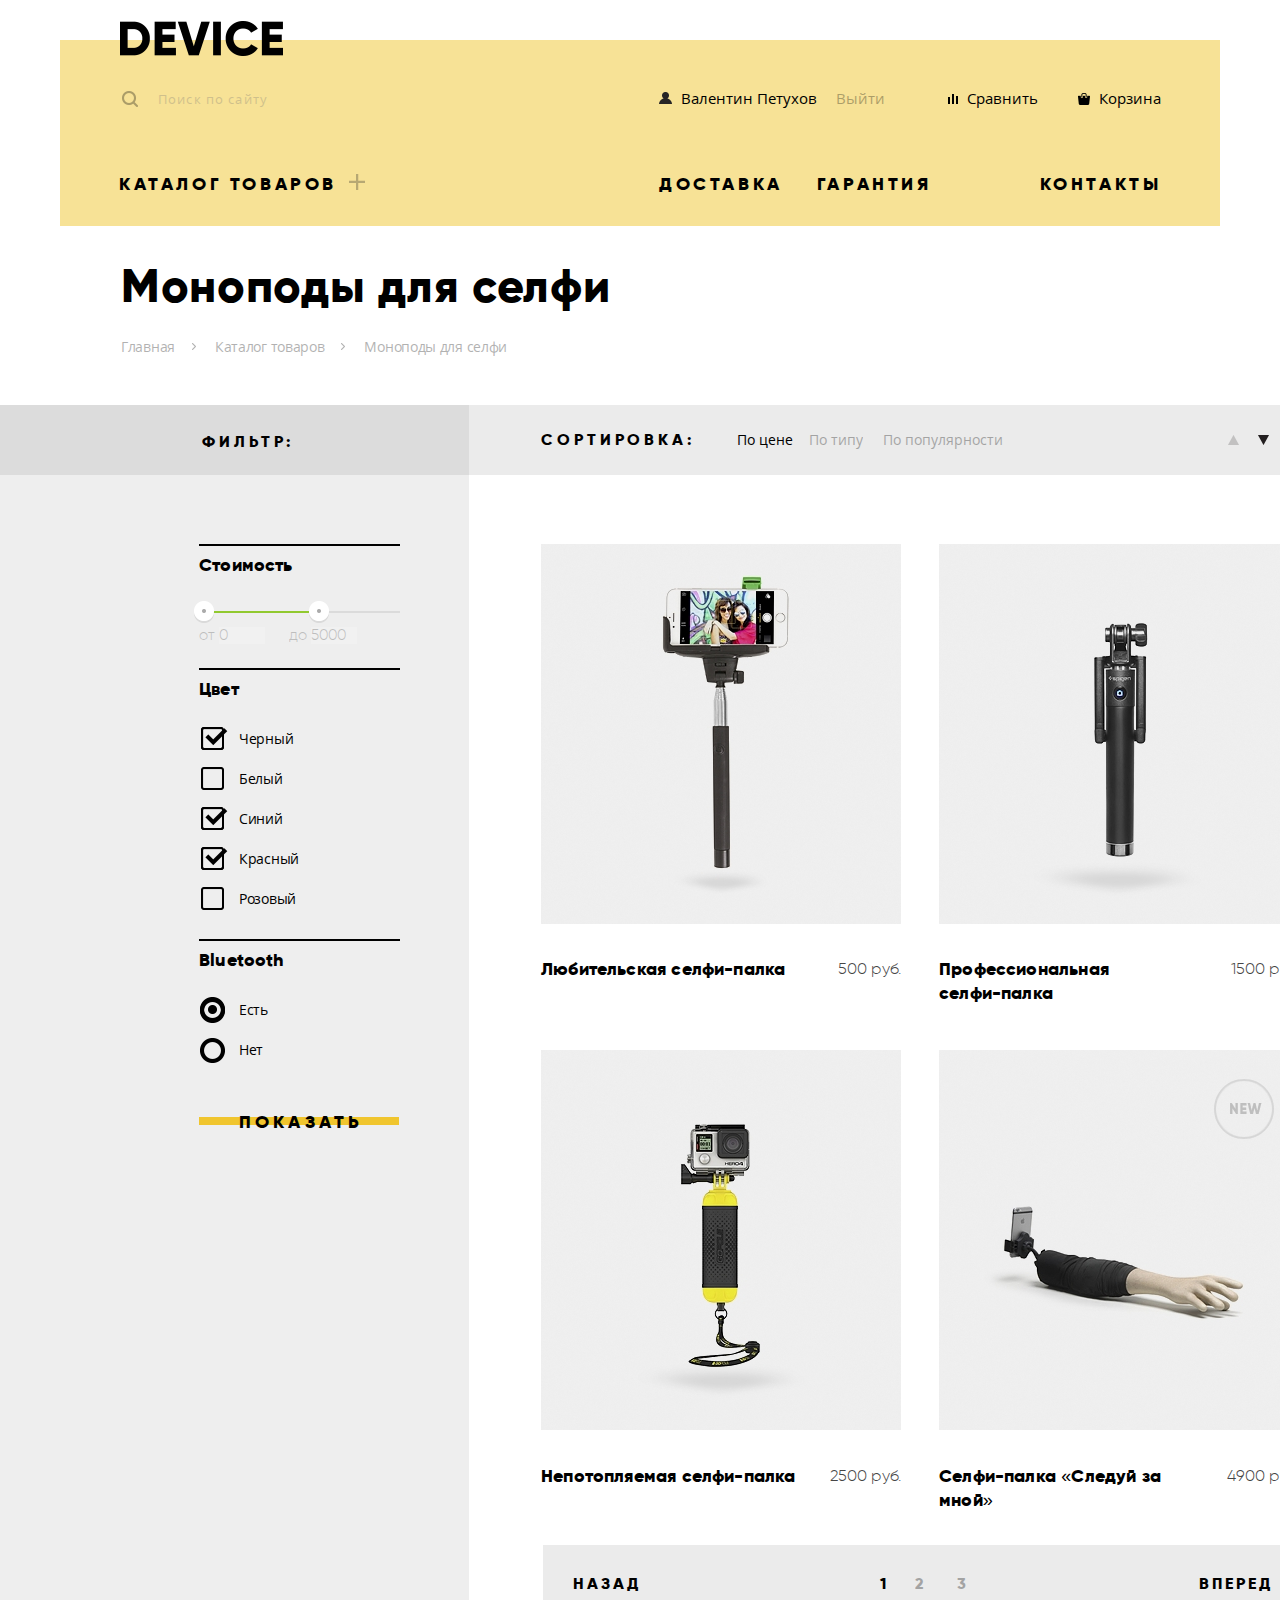
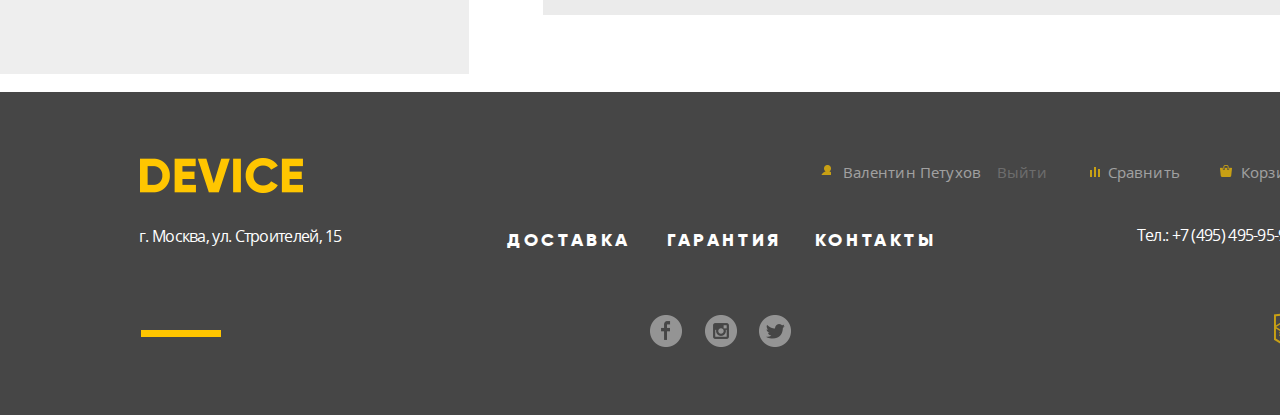
==== catalog.html @ 6f36a8b8 "validator-2" ====
<!DOCTYPE html>
<html lang="ru">

<head>
  <meta charset="utf-8">
  <title>Проект: Девайс</title>
  <link href="css/normalize.css" rel="stylesheet">
  <link href="css/style.css" rel="stylesheet">
</head>

<body>
  <header class="main-header">
    <nav class="navigation footer-nav" aria-label="Содержимое сайта">
      <a href="index.html">
        <img src="img/logo.svg" width="163" height="35" alt="Логотип магазина Девайс" class="logo-header">
      </a>
      <div class="wrap-1">
        <div class="search-div">
          <form class="input-search" action="https://echo.htmlacademy.ru" method="POST">
            <input type="search" class="search" placeholder="Поиск по сайту" aria-label="Поиск по сайту">
            <input type="submit" class="search-div-submit" value="Найти">
          </form>
        </div>
        <ul class="act">
          <li>
            <button type="button" class="enter-header-catalog">Валентин Петухов</button>
          </li>
          <li>
            <button type="button" class="exit">Выйти</button>
          </li>
          <li>
            <button type="button" class="compare-header footer-compare">Сравнить</button>
          </li>
          <li>
            <button type="button" class="basket-header">Корзина</button>
          </li>
        </ul>
      </div>
      <div class="catalog-menu">
        <div class="catalog-wrap-a">
          <button type="button" class="catalog-button">Каталог товаров</button>
          <div class="catalog-wrap">
            <div class="catalog-item" aria-label="Каталог товаров">
              <div class="catalog-item-div1">
                <a href="">Виртуальная реальность</a>
                <a href="catalog.html">Моноподы для селфи</a>
                <a href="">Экшн-камеры</a>
              </div>
              <div class="catalog-item-div2">
                <a href="">Фитнес-браслеты</a>
                <a href="">Умные часы</a>
              </div>
              <div class="catalog-item-div3">
                <a href="">Квадрокоптеры</a>
              </div>
            </div>
          </div>
        </div>
        <div class="wrap-2"></div>
        <ul class="catalog">
          <li><a href="" class="delivery-header">Доставка</a></li>
          <li><a href="" class="guarantee-header">Гарантия</a></li>
          <li><a href="" class="contact-header">Контакты</a></li>
        </ul>
      </div>

    </nav>
  </header>
  <main>
    <div class="breadcrumb" aria-label="Заголовок">
      <h1>Моноподы для селфи</h1>
    </div>
    <div aria-label="Текущий адрес страниц" class="breadcrumbs">
      <ul>
        <li><a href="">Главная</a></li>
        <li><a href="">Каталог товаров</a></li>
        <li><a href="" class="disabled-a">Моноподы для селфи</a></li>
      </ul>
    </div>
    <div class="global">
      <section>
        <div class="wrap-filter">
          <h2>Фильтр:</h2>
          <div class="cost">
            <hr class="strip-cost-1">
            <h3>Стоимость</h3>
            <!--Неведомая хрень-->
            <form method="get" action="https://echo.htmlacademy.ru">
              <div class="range-filter">
                <div class="range-controls">
                  <div class="scale">
                    <div class="bar"></div>
                  </div>
                  <div class="toggle toggle-min"></div>
                  <div class="toggle toggle-max"></div>
                </div>
                <div class="price-controls">
                  <label class="min-price">от <input name="min-price" type="text" value="0"></label>
                  <label class="max-price">до <input name="max-price" type="text" value="5000"></label>
                </div>
                <hr class="strip-cost-2">
              </div>
              <div class="color">
                <div class="filter">
                  <h3>Цвет</h3>
                  <ul>
                    <li>
                      <input type="checkbox" class="filter-input-checkbox visually-hidden" name="black" id="black"
                        checked>
                      <label for="black">Черный</label>
                    </li>
                    <li>
                      <input type="checkbox" class="filter-input-checkbox visually-hidden" name="white" id="white">
                      <label for="white">Белый</label>
                    </li>
                    <li>
                      <input type="checkbox" class="filter-input-checkbox visually-hidden" name="blue" id="blue"
                        checked>
                      <label for="blue">Синий</label>
                    </li>
                    <li>
                      <input type="checkbox" class="filter-input-checkbox visually-hidden" name="red" id="red" checked>
                      <label for="red">Красный</label>
                    </li>
                    <li>
                      <input type="checkbox" class="filter-input-checkbox visually-hidden" name="pink" id="pink">
                      <label for="pink">Розовый</label>
                    </li>
                  </ul>
                  <hr class="strip-cost-3">
                  <h3>Bluetooth</h3>
                  <ul>
                    <li><input class="filter-input-radio visually-hidden" type="radio" name="Bluetooth" value="yes"
                        id="yes" checked>
                      <label for="yes">Есть</label>
                    </li>
                    <li><input class="filter-input-radio visually-hidden" type="radio" name="Bluetooth" value="no"
                        id="no">
                      <label for="no">Нет</label>
                    </li>
                    <li>
                      <div class="wrap-button">
                        <button type="submit">Показать</button>
                        <div class="strip-button-filter"></div>
                      </div>
                    </li>
                  </ul>
                </div>
              </div>
            </form>
          </div>
        </div>
      </section>
      <div>
        <div class="sort">
          <h2>Сортировка:</h2>
          <ul>
            <li><input type="button" value="По цене" aria-label="сортировка по цене" class="selected"></li>
            <li><input type="button" value="По типу" aria-label="сортировка по типу"></li>
            <li><input type="button" value="По популярности" aria-label=" сортировка по популярности"></li>
            <li><input type="button" value=" " aria-label="сортировка по возрастанию"></li>
            <li class="selected"><input type="button" value=" " aria-label="сортировка по убыванию" class="selected">
            </li>
          </ul>
        </div>
        <section>
          <div class="selfi">
            <h2 class="visually-hidden">Список селфи-палок</h2>
            <ul>
              <li>
                <div class="wrapper-selfi">
                  <div class="selfi-wrap">
                    <img src="img/catalog/item-1.jpg" width="360" height="380" alt="Любительская селфи-палка">
                  </div>
                  <div class="in-basket">
                    <button>В корзину</button>
                    <div class="in-basket-strip"></div>
                  </div>
                  <div class="to-compare">
                    <button>Добавить к сравнению</button>
                  </div>
                </div>
                <p>
                  <a href="" class="selfi1">Любительская селфи-палка</a>500 руб.
                </p>
              </li>
              <li>
                <div class="wrapper-selfi">
                  <div class="selfi-wrap">
                    <img src="img/catalog/item-2.jpg" width="360" height="380" alt="Профессиональная селфи-палка">
                  </div>
                  <div class="in-basket">
                    <button>В корзину</button>
                    <div class="in-basket-strip"></div>
                  </div>
                  <div class="to-compare">
                    <button>Добавить к сравнению</button>
                  </div>
                </div>
                <p>
                  <a href="" class="selfi2">Профессиональная селфи-палка</a>1500 руб.
                </p>
              </li>
              <li>
                <div class="wrapper-selfi">
                  <div class="selfi-wrap">
                    <img src="img/catalog/item-3.jpg" width="360" height="380" alt="Непотопляемая селфи-палка">
                  </div>
                  <div class="in-basket">
                    <button>В корзину</button>
                    <div class="in-basket-strip"></div>
                  </div>
                  <div class="to-compare">
                    <button>Добавить к сравнению</button>
                  </div>
                </div>
                <p>
                  <a href="" class="selfi3">Непотопляемая селфи-палка</a>2500 руб.
                </p>
              </li>
              <li>
                <div class="wrapper-selfi">
                  <div class="selfi-wrap">
                    <img src="img/catalog/item-4.jpg" width="360" height="380" alt="Селфи-палка «Следуй за мной»">
                  </div>
                  <div class="in-basket">
                    <button>В корзину</button>
                    <div class="in-basket-strip"></div>
                  </div>
                  <div class="to-compare">
                    <button>Добавить к сравнению</button>
                  </div>
                  <div class="new"></div>
                </div>
                <p>
                  <a href="" class="selfi4">Селфи-палка «Следуй за мной»</a>4900 руб.
                </p>
              </li>
            </ul>
          </div>
        </section>
        <section>
          <h2 class="visually-hidden">Кнопки выбора страниц с товаром</h2>
          <div class="pages">
            <ul>
              <li><input type="button" value="Назад"></li>
              <li><input type="button" value="1"></li>
              <li><input class="disable" type="button" value="2"></li>
              <li><input class="disable" type="button" value="3"></li>
              <li><input type="button" value="Вперед"></li>
            </ul>
          </div>
        </section>
      </div>
    </div>
  </main>
  <footer class="footer">
    <nav aria-label="Содержимое">
      <div class="footer1-div-catalog">
        <a href="index.html">
          <img class="footer1-div-img" src="img/logo-yellow.png" width="163" height="35" alt="Логотип магазина Девайс">
        </a>
        <ul class="act-footer">
          <li><button type="button">Валентин Петухов</button>
          </li>
          <li>
            <button type="button">Выйти</button>
          </li>
          <li>
            <button type="button">Сравнить</button>
          </li>
          <li>
            <button type="button">Корзина</button>
          </li>
        </ul>
      </div>
      <div class="footer2-div-catalog">
        <div class="city-div-catalog" aria-label="О нас">
          <p>г. Москва, ул. Строителей, 15</p>
        </div>
        <ul>
          <li class="features-footer delivery-footer-div" aria-label="Доставка">
            <a href="">Доставка</a>
          </li>
          <li class="features-footer warranty-footer-div" aria-label="Гарантия">
            <a href="">Гарантия</a>
          </li>
          <li class="features-footer contact-footer-div">
            <a href="">Контакты</a>
          </li>
        </ul>
        <div class="phone-div-catalog">
          <a href="tel:+74954959595" aria-label="Вы можете позвонить нам по телефону">Тел.: +7 (495) 495-95-95</a>
        </div>
      </div>
      <div class="footer3-div-catalog">
        <ul>
          <li>
            <hr class="strip-footer-catalog">
          </li>
          <li class="socialnetwork facebook-div"><a href="">
              <img src="img/FB.svg" width="32" height="32" alt="Магазин в Фэйсбук"></a>
          </li>
          <li class="socialnetwork instagram-div"><a href="">
              <img src="img/instagram.svg" width="32" height="32" alt="Магазин в Инстаграмм"></a>
          </li>
          <li class="socialnetwork tviter-div"><a href="">
              <img src="img/tviter.svg" width="32" height="32" alt="Магазин в Твитер"></a>
          </li>
          <li class="socialnetwork htmlacademy-div">
            <a href="https://htmlacademy.ru/intensive/htmlcss"><img src="img/logo-html.png" class="html-logo" width="27"
                height="35" alt="Ссылка HTML академии"></a>
          </li>
        </ul>
      </div>
    </nav>
  </footer>
</body>

</html>
---- css/style.css ----
/*Глобальные правила*/
@font-face {
  font-family: "Gilroy - Extra Bold";
  src: url("../fonts/gilroyextrabold.woff2") format('woff2'),
    url("../fonts/gilroyextrabold.woff") format('woff');
  font-weight: normal;
  font-style: normal;
}

@font-face {
  font-family: "Gilroy";
  src: url("../fonts/gilroylight.woff2") format('woff2'),
    url("../fonts/gilroylight.woff") format('woff');
  font-weight: normal;
  font-style: normal;
}

@font-face {
  font-family: "Open Sans Light";
  src: url("../fonts/opensanslight.woff2") format('woff2'),
    url("../fonts/opensanslight.woff") format('woff');
  font-weight: normal;
  font-style: normal;
}

@font-face {
  font-family: "Open Sans";
  src: url("../fonts/opensans.woff2") format('woff2'),
    url("../fonts/opensans.woff") format('woff');
  font-weight: normal;
  font-style: normal;
}

* {
  box-sizing: border-box;
}

body {
  margin: 0;
  padding: 0;
  background-color: #ffffff;
  font-family: "Gilroy", Arial, sans-serif;
}

img {
  max-width: 100%;
  height: auto;
}

a {
  text-decoration: none;
  color: #000000;
}

li {
  list-style-type: none;
}

.visually-hidden {
  position: absolute;
  width: 1px;
  height: 1px;
  margin: -1px;
  border: 0;
  padding: 0;
  white-space: nowrap;
  clip-path: inset(100%);
  clip: rect(0 0 0 0);
  overflow: hidden;
}

/**конец голоюальных правил/
/*разметка index*/
/*разметка шапки*/
.navigation {
  display: flex;
  flex-direction: column;
  width: 1160px;
  min-height: 299px;
  background-color: #f7e296;
  margin-left: auto;
  margin-right: auto;
  margin-top: 40px;
  position: relative;
}

div.wrap-1 {
  display: flex;
  margin-top: 43px;
  align-items: baseline;
  justify-content: space-between;
}

.wrap-1 ul {
  display: flex;
  flex-wrap: wrap;
  margin: 0;
  padding: 0;
  width: 660px;
  justify-content: flex-end;
}

.act button,
.catalog a {
  vertical-align: baseline;
  padding: 0;
  display: inline-block;
}

button.basket-header {
  margin-right: 59px;
  padding-left: 25px;
  position: relative;
}

button.basket-header::before {
  content: "";
  width: 12px;
  height: 12px;
  position: absolute;
  top: 3px;
  left: 4px;
  background-image: url(../img/cart.svg);
  background-repeat: no-repeat;
  background-position: 0 0;
}

button.compare-header {
  margin-right: 37px;
  padding-left: 25px;
  position: relative;
}

button.compare-header::before {
  content: "";
  width: 10px;
  height: 10px;
  position: absolute;
  top: 4px;
  left: 6px;
  background-image: url(../img/compare.svg);
  background-repeat: no-repeat;
  background-position: 0 0;
}

button.enter-header {
  margin-right: 211px;
  padding-left: 25px;
  position: relative;
}

button.enter-header::before {
  content: "";
  width: 13px;
  height: 12px;
  position: absolute;
  top: 2px;
  left: -1px;
  background-image: url(../img/user.svg);
  background-repeat: no-repeat;
  background-position: 0 0;
}

img.logo-header:hover,
img.logo-header:focus {
  opacity: 0.6;
}

img.logo-header:active {
  opacity: 0.3;
}

/*интерактивный поиск*/
.search-div {
  margin-left: 58px;
  width: 460px;
  vertical-align: middle
}

.search-div input[type="search"] {
  width: 356px;
}

.search-div input[type="submit"] {
  width: 85px;
  height: 49px;
  border: 2px solid #000000;
  padding: 0px;
  background-color: transparent;
  vertical-align: bottom;
  font-family: "Open Sans", Arial, sans-serif;
  font-size: 15px;
  font-weight: 300;
  /* line-height: 30px;*/
  letter-spacing: 0.15px;
  display: none;
  top: 21px;
  border-bottom: 1px solid #000000;
  position: absolute;
}

.search-div input[type="submit"]:hover,
.search-div input[type="submit"]:focus {
  background-color: #000000;
  color: #ffffff;
}

.search-div input[type="submit"]:active {
  color: rgba(255, 255, 255, 0.3)
}


input.search {
  opacity: 0.3;
  color: #000000;
  font-family: "Open Sans", Arial, sans-serif;
  font-size: 15px;
  font-weight: 300;
  line-height: 30px;
  letter-spacing: 1.15px;
  border: none;
  outline: none;
  background-color: transparent;
  padding-left: 25px;
  position: relative;
}

input.search {
  background-image: url("../img/search.svg");
  background-repeat: no-repeat;
  /*Убираем повтор изображения*/
  background-position: 4px;
  /*Позиционируем*/
  outline: none;
  /*убираем стандартную обводку браузера*/
  padding-left: 40px;
  /*отступ слева от ввода, чтобы текст не был на картинке(выбирать по размеру картинки)*/
  height: 20px;
  /*высота строки ввода*/
  font-size: 13px;
  /*размер шрифта*/
}

input.search:hover {
  opacity: 0.6;
}

input.search:focus {
  opacity: 1;
  border-bottom: 1px solid #000000;
}

.input-search>input.search:focus+input.search-div-submit,
.input-search:active>input.search-div-submit {
  display: inline-block;
}

/*конец поиск*/
ul.act {
  color: #000000;
  font-family: "Open Sans", Arial, sans-serif;
  font-size: 15px;
  font-weight: 300;
  line-height: 30px;
  letter-spacing: 0.15px;
}

.act button {
  border: none;
  background-color: transparent;
  cursor: pointer;
}

.catalog,
.catalog-button {
  color: #000000;
  font-family: "Gilroy - Extra Bold", Arial, sans-serif;
  font-size: 18px;
  font-weight: 400;
  line-height: 24px;
  text-transform: uppercase;
  letter-spacing: 3.6px;
  border: none;
  outline: none;
  background-color: transparent;
  margin-left: 60px;
  padding: 0px;
}

.act button:hover,
.act button:focus,
.catalog li :hover,
.catalog li :focus,
.catalog-item a:hover,
.catalog-item a:focus,
.catalog-button:hover,
.catalog-button:focus {
  opacity: 0.6;
  border: none;
  outline: none;
  background-color: transparent;
}

.act button:active,
.catalog li :active,
.catalog-item a:active,
.catalog-button:active {
  opacity: 0.3;
  border: none;
  outline: none;
  background-color: transparent;
}

div.wrap-2 {
  display: flex;
  margin-top: 40px;
  align-items: center;
  flex-wrap: nowrap;
}

ul.catalog {
  display: flex;
  flex-wrap: wrap;
  margin: 0;
  padding: 0;
  justify-content: flex-end;
}

.wrap-2 li {
  padding: 0px;
  margin: 0px;
}


/*выпадающий список*/
.catalog-wrap {
  color: #000000;
  font-family: "Open Sans", Arial, sans-serif;
  font-size: 15px;
  font-weight: 300;
  line-height: 36px;
  letter-spacing: 0.15px;
  position: absolute;
  width: 1160px;
  min-height: 130px;
  padding: 0;
  margin: 0;
  display: none;
  flex-direction: row;
  justify-content: flex-start;
  top: 170px;
  background-color: #f7e296;
  z-index: 30;
  padding-left: 59px;
}

.catalog-item {
  display: flex;
}

.catalog-menu {
  display: flex;
  margin-top: 59px;
}

.catalog-wrap-a:hover div.catalog-wrap {
  display: flex;
}

.catalog-button {
  position: relative;
  margin-left: 59px;
  vertical-align: middle;
  padding-right: 25px;
}

.catalog-button::after {
  content: "";
  width: 16px;
  height: 16px;
  position: absolute;
  background-image: url(../img/plus.svg);
  background-repeat: no-repeat;
  background-position: 0 0;
  top: 2px;
  right: -3px;
}

.catalog-item-div1 {
  display: flex;
  flex-direction: column;
}

.catalog-item-div2 {
  margin-left: 58px;
  display: flex;
  flex-direction: column;
}


.catalog-item-div3 {
  margin-left: 77px;
  display: flex;
  flex-direction: column;
}


/*выпадающий список конец*/

a.contact-header {
  margin-left: 108px;
}

a.guarantee-header {
  margin-left: 34px;
}

a.delivery-header {
  margin-left: 297px;
}

.logo-header {
  position: absolute;
  left: 60px;
  top: -19px;
}

.wrap-3 {
  margin-top: 65px;
  display: flex;
}

.wrap-3 hr {
  width: 100px;
  height: 7px;
  background-color: white;
  margin-left: 600px;
  border: none;
  margin-top: 0;
  margin-bottom: 0;
}

/*конец разметки шапки*/
/*разметка слайдера*/
.slaider,
.slaider2,
.slaider3 {
  display: flex;
  position: relative;
  flex-wrap: wrap;
  flex-direction: space-between;
  min-height: 481px;
  margin-left: auto;
  margin-right: auto;
  width: 1160px;
  align-items: stretch;
}

.slaider-off {
  display: none;
}

.slaider img {
  position: relative;
  top: -110px;
  left: 90px;
  width: 384px;
  height: 486px;
}

.slaider2 img {
  position: relative;
  top: -100px;
  left: 116px;
  width: 345px;
  height: 485px;
}

.slaider3 img {
  position: relative;
  top: -46px;
  left: 31px;
  width: 526px;
  height: 334px;
}

.slaider-img,
.slaider-img2,
.slaider-img3 {
  width: 599px;
}


.slaider-wrap {
  flex-direction: column;
  align-items: stretch;
}

.slaider h3 {
  color: white;
  font-family: "Gilroy - Extra Bold", Arial, sans-serif;
  font-size: 179px;
  line-height: 179.2px;
  letter-spacing: 0.36px;
  margin: 0px;
  min-width: 166px;
  min-height: 131px;
  vertical-align: baseline;
  margin-left: 330px;
  margin-top: -125px;
  display: block;
  margin-bottom: 0px;
}

.slaider2 h3 {
  color: white;
  font-family: "Gilroy - Extra Bold", Arial, sans-serif;
  font-size: 179px;
  line-height: 179.2px;
  letter-spacing: 0.36px;
  margin: 0px;
  min-width: 166px;
  min-height: 131px;
  vertical-align: baseline;
  display: block;
  margin-left: 308px;
  margin-top: -123px;
}

.slaider3 h3 {
  color: white;
  font-family: "Gilroy - Extra Bold", Arial, sans-serif;
  font-size: 179px;
  line-height: 179.2px;
  letter-spacing: 0.36px;
  margin: 0px;
  min-width: 166px;
  min-height: 131px;
  vertical-align: baseline;
  display: block;
  margin-left: 308px;
  margin-top: -123px;
}

.slaider h4 {
  color: #000000;
  font-family: "Gilroy - Extra Bold", Arial, sans-serif;
  font-size: 47px;
  line-height: 56px;
  letter-spacing: 0.55px;
  margin-top: -86px;
  margin-bottom: 0px;
}

.slaider2 h4 {
  width: 258px;
  color: #000000;
  font-family: "Gilroy - Extra Bold", Arial, sans-serif;
  font-size: 47px;
  line-height: 56px;
  letter-spacing: 0.17px;
  margin-top: -85px;
  margin-bottom: 0px;
}

.slaider3 h4 {
  width: 258px;
  color: #000000;
  font-family: "Gilroy - Extra Bold", Arial, sans-serif;
  font-size: 47px;
  line-height: 56px;
  letter-spacing: 0.17px;
  margin-top: -85px;
  margin-bottom: 0px;
  width: 502px;
}

.slaider p,
.slaider2 p {
  color: #464646;
  font-family: "Open Sans", Arial, sans-serif;
  font-size: 15px;
  font-weight: 300;
  line-height: 30px;
  letter-spacing: -0.1px;
  margin-bottom: 0px;
  margin-top: 21px;
  margin-left: -3px;
}

.slaider3 p {
  color: #464646;
  font-family: "Open Sans", Arial, sans-serif;
  ;
  font-size: 15px;
  font-weight: 300;
  line-height: 30px;
  letter-spacing: 0.15px;
  margin-bottom: 0px;
  margin-top: 31px;
  width: 480px;
  /*какая то фигня с размерами на макете*/
  min-height: 46px;
}

.slaider-a-div {
  margin-top: 52px;
  padding-left: 44px;
  padding-right: 43px;
  position: relative;
  cursor: pointer;
}

.slaider-a-div a {
  color: #000000;
  font-family: "Gilroy - Extra Bold", Arial, sans-serif;
  font-size: 18px;
  font-weight: 400;
  line-height: 24px;
  text-transform: uppercase;
  letter-spacing: 3.85px;
  position: relative;
  width: 220px;
  height: 8px;
  margin-left: -3px;

}

.slaider-content {
  position: absolute;
  width: 220px;
  height: 8px;
  background-color: #f0c52e;
  left: 0px;
  top: 7px;
  z-index: -1;
  transition: 0.3s;
}


.slaider-a-div a:hover+.slaider-content,
.slaider-a-div a:hover+.slaider-content {
  height: 40px;
  top: -10px;
}

.slaider-a-div a:active {
  opacity: 0.3;
}

.slaider-ul1-div>ul {
  display: flex;
  flex-direction: row;
  margin-top: 57px;
  padding: 0;
  margin-bottom: 0px;
  margin-left: 2px;
}

.slaider-ul1-div li {
  color: #000000;
  font-family: "Gilroy", Arial, sans-serif;
  font-size: 36px;
  font-weight: 300;
  line-height: 48px;
  letter-spacing: 0.36px;
  margin-right: 81px;
  margin-left: -3px;
}

.slaider-ul1-div li:nth-child(3) {
  margin-right: 0px;
}

.slaider3-ul1-div>ul {
  display: flex;
  flex-direction: row;
  margin-top: 71px;
  padding: 0;
  margin-bottom: 0px;
}

.slaider3-ul1-div li {
  color: #000000;
  font-family: "Gilroy", Arial, sans-serif;
  font-size: 36px;
  font-weight: 300;
  line-height: 48px;
  letter-spacing: 0.36px;
  margin-right: 64px;
}

.slaider3-ul1-div li:nth-child(2) {
  margin-right: 0px;
}

.slaider-ul2-div {
  display: flex;
  flex-direction: row;
  margin-top: 9px;
  padding: 0;
  margin-bottom: 0px;
}

.slaider-ul2-div li {
  color: #464646;
  font-family: "Open Sans", Arial, sans-serif;
  font-size: 13px;
  font-weight: 300;
  line-height: 20px;
  letter-spacing: -0.3px;
  margin-right: 81px;
}

.slaider-ul2-div li:nth-child(3) {
  margin-right: 0px;
}

.slaider3-ul2-div {
  display: flex;
  flex-direction: row;
  margin-top: 20px;
  padding: 0;
  margin-bottom: 0px;
}

.slaider3-ul2-div li {
  color: #464646;
  font-family: "Open Sans", Arial, sans-serif;
  font-size: 13px;
  font-weight: 300;
  line-height: 20px;
  letter-spacing: 0.13px;
  margin-right: 47px;
}

.slaider3-ul2-div li:nth-child(2) {
  margin-right: 0px;
}

/*конец разметки слайдера*/
/*разметка гаджетов*/
.gadget {
  display: flex;
  position: relative;
  flex-wrap: wrap;
  flex-direction: space-around;
  min-height: 419px;
  margin-left: auto;
  margin-right: auto;
  width: 1160px;
  align-items: flex-start;
  margin-top: -8px;
}

.gadget ul {
  display: flex;
  flex-direction: row;
  padding: 0;
  margin: 0;
}

.gadget li {
  color: #000000;
  font-family: "Gilroy - Extra Bold", Arial, sans-serif;
  font-size: 18px;
  font-weight: 400;
  line-height: 24px;
  letter-spacing: 0.18px;
  margin-right: 40px;
  min-width: 160px;
}



.gadget li:nth-child(6) {
  margin-right: 0px;
}

.gadget img {
  width: 160px;
  height: 160px;
  background-color: #f7e296;
  margin-bottom: 27px;
}

.gadget a {
  color: #000000;
  font-family: "Gilroy - Extra Bold", Arial, sans-serif;
  font-size: 18px;
  font-weight: 400;
  line-height: 24px;
  letter-spacing: 0.18px;
}

.gadget img:hover,
.gadget img:active {
  background-color: #f0c52e;
  transition: 0.3s;
}

.gadget li:active {
  opacity: 0.3;
}

img.img-gadget1 {
  padding: 52px 32px 53px 31px;
}

img.img-gadget2 {
  padding: 41px 36px 2px 38px;
}

img.img-gadget3 {
  padding: 38px 40px 35px 49px;
}

img.img-gadget4 {
  padding: 50px 25px 45px 28px;
}

img.img-gadget5 {
  padding: 32px 49px 30px 55px;
}

img.img-gadget6 {
  padding: 49px 15px 42px 13px;
}

/*разметка гаджетов*/
/*разметка гарантия кредит доставка*/
.common {
  display: flex;
  width: 1445px;
  min-height: 288px;
  margin-left: auto;
  margin-right: auto;
  background-color: #e5e5e5;
}

.common-div {
  display: flex;
  flex-direction: row;
  min-width: 422px;
  justify-content: space-between;
  position: relative;
}

.common-div ul {
  margin: 0;
  padding: 0;
  margin-left: 142px;
  margin-top: -9px;
  z-index: 2;
}

.common-div li {
  color: #000000;
  font-family: "Gilroy - Extra Bold", Arial, sans-serif;
  font-size: 18px;
  font-weight: 400;
  line-height: 24px;
  text-transform: uppercase;
  letter-spacing: 2.15px;
  margin-bottom: 53px;
  cursor: pointer;
  position: relative;
}

.common-div li:nth-child(1) {
  margin-bottom: 40px;
}

.common-div li:nth-child(2) {
  margin-bottom: 43px;
}

hr.strip-common {
  width: 10px;
  height: 322px;
  background-color: #000000;
  position: absolute;
  top: -103px;
  left: 416px;
  border: 0;
}

.common-div button {
  width: 160px;
  color: #000000;
  font-family: "Gilroy - Extra Bold", Arial, sans-serif;
  font-size: 18px;
  font-weight: 400;
  line-height: 24px;
  text-transform: uppercase;
  letter-spacing: 3.9px;
  background-color: transparent;
  padding: 0;
  border: none;
  cursor: pointer;
}

.common-div-content {
  position: absolute;
  width: 160px;
  height: 8px;
  background-color: #f0c52e;
  top: 7px;
  z-index: -1;
  outline: none;
  transition: 0.3s;
}



.common-div button:hover+.common-div-content {
  height: 40px;
  top: -8px;
}

.common-div button:active+.common-div-content {
  width: 278px;
  height: 40px;
  background-color: #000000;
  top: -8px;
  outline: none;
}

.common-div button:active {
  color: #f7e184;
  outline: none;
  border: none;
}

.common-div-content.focus {
  width: 278px;
  height: 40px;
  background-color: #000000;
  top: -8px;
  outline: none;
}

button.focus {
  color: #f7e184;
  outline: none;
  border: none;
}

.details {
  display: flex;
  flex-direction: column;
  align-items: flex-start;
  padding-left: 119px;
  min-width: auto;
  width: 1016px;
}

.details-text1,
.details-text2,
.details-text3 {
  display: flex;
  position: relative;
}

.details-off {
  display: none;
}

.details-text1 h3,
.details-text2 h3,
.details-text3 h3 {
  color: #000000;
  font-family: "Gilroy - Extra Bold", Arial, sans-serif;
  font-size: 47px;
  font-weight: 400;
  line-height: 48px;
  letter-spacing: 1.21px;
  margin: 0;
  margin-top: -25px;
}

.details-text1 p {
  color: #464646;
  font-family: "Open Sans", Arial, sans-serif;
  font-size: 15px;
  font-weight: 300;
  line-height: 30px;
  letter-spacing: -0.05px;
  margin: 0;
  margin-top: 32px;
  width: 440px;
}

.details-text2 p {
  color: #464646;
  font-family: "Open Sans", Arial, sans-serif;
  font-size: 15px;
  font-weight: 300;
  line-height: 30px;
  letter-spacing: 0.15px;
  margin: 0;
  margin-top: 43px;
  width: 436px;
}

.details-text3 p {
  color: #464646;
  font-family: "Open Sans", Arial, sans-serif;
  font-size: 15px;
  font-weight: 300;
  line-height: 30px;
  letter-spacing: 0.15px;
  margin: 0;
  margin-top: 43px;
  width: 445px;
}

.details-text1 img {
  margin-left: 119px;
  position: absolute;
  top: -14px;
}

.details-text2 img {
  margin-left: 107px;
  position: absolute;
  top: -33px;
}

.details-text3 img {
  margin-left: 110px;
  position: absolute;
  top: -40px;
}

/*конец разметка гарантия кредит доставка*/
/*разметка производители*/
.manufacturers-div {
  display: flex;
  flex-direction: row;
  width: 1160px;
  min-height: 282px;
  margin-left: auto;
  margin-right: auto;
}

.manufacturers-div ul {
  display: flex;
  margin: 0;
  padding: 0;
}

.manufacturers-div li {
  margin-top: 96px;
  margin-right: 39px;
}

.manufacturers-div li:nth-child(4) {
  margin-right: 0px;
}

.manufacturers-div img {
  width: 260px;
  height: 100px;
}

.logo:hover {
  display: block;
  box-sizing: border-box;
  -moz-box-sizing: border-box;
  width: 260px;
  height: 100px;
  padding-right: 260px;
}

.logo1:hover {
  background: url(../img/logo-1-1.jpg);
}

.logo2:hover {
  background: url(../img/logo-2-2.jpg);
}

.logo3:hover {
  background: url(../img/logo-3-3.jpg);
}

.logo4:hover {
  background: url(../img/logo-4-4.jpg);
}

/* конец разметка производители*/
/*section о Нас + Контакты*/
.about {
  display: flex;
  margin-right: auto;
  margin-left: auto;
  height: 662px;
  width: 1160px;
}

.about1-div {
  position: relative;
  width: 462px;
  margin-right: 138px;
}

.about2-div {
  width: 560px;
}

.strip-about {
  width: 80px;
  height: 7px;
  background-color: #000000;
  margin: 0;
  border: 0;
}

.about h2 {
  color: #000000;
  font-family: "Gilroy - Extra Bold", Arial, sans-serif;
  font-size: 47px;
  line-height: 48px;
  letter-spacing: 0.21px;
  margin: 0px;
  margin-top: 41px;
  margin-left: -1px;
}

.about p {
  color: #464646;
  font-family: "Open Sans", Arial, sans-serif;
  font-size: 15px;
  font-weight: 300;
  line-height: 30px;
  margin: 0;
  margin-top: 43px;
  margin-left: -2px;
  letter-spacing: -0.2px;
}

p.p-about {
  margin-top: 30px;
  letter-spacing: -0.5px;
}

.about li {
  color: #000000;
  font-family: "Gilroy - Extra Bold", Arial, sans-serif;
  font-size: 16px;
  line-height: 40px;
  list-style-type: none;
  padding-left: 25px;
  position: relative;
}

.about li::before {
  content: "";
  width: 8px;
  height: 8px;
  position: absolute;
  top: 16px;
  left: -9px;
  background-image: url(../img/slider-button.png);
  background-repeat: no-repeat;
  background-position: 0 0;
}

.about ul {
  margin: 0px;
  margin-top: 67px;
  margin-left: -30px;
}

.about button {
  color: #000000;
  font-family: "Gilroy - Extra Bold", Arial, sans-serif;
  font-size: 18px;
  line-height: 24px;
  text-transform: uppercase;
  letter-spacing: 3.6px;
  /* width: 220px;
  height: 8px; //Как сделать желтую полосу не знаю
  background-color: #f0c52e;*/
}

img.map {
  margin-top: 38px;
}

.about1-div button {
  margin-top: 63px;
  margin-left: 16px;
  border: none;
  background-color: transparent;
  cursor: pointer;
}

.about1-div section {
  min-height: 720px;
}

.about2-div button {
  margin-top: 74px;
  margin-left: 34px;
  border: none;
  background-color: transparent;
  cursor: pointer;
}

.about1-div div,
.about2-div div {
  position: relative;
}

.about-content {
  position: absolute;
  width: 260px;
  height: 8px;
  background-color: #f0c52e;
  top: -17px;
  z-index: -1;
  transition: 0.3s;
}

.about1-div button:hover+.about-content,
.about1-div button:focus+.about-content,
.about1-div button:active+.about-content,
.about2-div button:hover+.about-content,
.about2-div button:focus+.about-content,
.about2-div button:active+.about-content {
  height: 40px;
  top: -34px;
}

.about1-div button:active,
.about2-div button:active {
  opacity: 0.3;
  outline: none;

}

/* конец section о Нас + Контакты*/
/* начало подвал footer*/

.footer {
  background-color: #464646;
  display: flex;
  min-height: 323px;
  position: relative;
  flex-direction: row;
  width: 1440px;
  margin-left: auto;
  margin-right: auto
}

.footer1-div {
  display: flex;
  margin-top: 55px;
  align-items: center;
  width: 100%;
  justify-content: flex-start;
}

.footer1-div ul {
  display: flex;
  flex-wrap: wrap;
  margin: 0;
  padding: 0;
  width: 1137px;
  justify-content: flex-end;
}

.footer1-div-img {
  margin-left: 100px;
  margin-top: 12px;
}

.footer1-div-img:hover,
.footer1-div-img:focus {
  opacity: 0.6;
}

.footer1-div-img:active {
  opacity: 0.3;
}

.footer1-div li {
  margin: 0px;
  padding: 0px;
  opacity: 0.7;
}

.footer1-div button {
  margin: 0px;
  padding: 0px;
}

.footer1-div li:nth-child(3) {
  margin-right: 138px;
  position: relative;
}

.footer1-div li:nth-child(2) {
  margin-right: 60px;
  position: relative;
}

.footer1-div li:nth-child(1) {
  margin-right: 62px;
  position: relative;
}

.footer1-div li:nth-child(1)::before {
  content: "";
  width: 13px;
  height: 12px;
  position: absolute;
  top: 10px;
  left: -25px;
  background-image: url(../img/user_n.png);
  background-repeat: no-repeat;
  background-position: 0 0;
}

.footer1-div li:nth-child(2)::before {
  content: "";
  width: 10px;
  height: 10px;
  position: absolute;
  top: 11px;
  left: -20px;
  background-image: url(../img/compare_n.png);
  background-repeat: no-repeat;
  background-position: 0 0;
}

.footer1-div li:nth-child(3)::before {
  content: "";
  width: 12px;
  height: 12px;
  position: absolute;
  top: 10px;
  left: -20px;
  background-image: url(../img/cart_n.png);
  background-repeat: no-repeat;
  background-position: 0 0;
}

.footer2-div {
  display: flex;
  flex-wrap: wrap;
  margin: 0;
  padding: 0;
  justify-content: flex-start;
  margin-top: 25px;
  align-items: center;
}

.footer2-div ul {
  display: flex;
  flex-wrap: wrap;
  margin: 0;
  width: 594px;
  justify-content: flex-end;
  margin-top: 8px;
}

.footer2-div li:nth-child(3) {
  margin-right: -1px;
}

.footer2-div li:nth-child(2) {
  margin-right: 33px;
}

.footer2-div li:nth-child(1) {
  margin-right: 36px;
}

.city-div p,
.phone-div a {
  margin: 0;
  color: #ffffff;
  font-family: "Open Sans", Arial, sans-serif;
  font-size: 16px;
  font-weight: 300;
  line-height: 30px;
  letter-spacing: -0.7px;
}

.city-div {
  margin-left: 97px;
}

.phone-div {
  margin-left: 201px;
  margin-top: -2px;
}

.footer3-div {
  display: flex;
  flex-wrap: wrap;
  flex-direction: row;
  margin: 0;
  padding: 0;
  justify-content: flex-start;
  margin-top: 61px;
  align-items: center;
}

hr.strip-footer {
  width: 80px;
  height: 7px;
  background-color: #ffc600;
  border: 0;
  margin: 0 0 0 98px;
}

.footer3-div ul {
  display: flex;
  flex-wrap: wrap;
  margin: 0;
  padding: 0;
  width: 1440px;
  justify-content: flex-start;
  align-items: center;
}

.footer3-div li:nth-child(2) {
  margin-left: 429px;
}

.footer3-div li:nth-child(3) {
  margin-left: 23px;
}

.footer3-div li:nth-child(4) {
  margin-left: 22px;
}

.footer3-div li:nth-child(5) {
  margin-left: 483px;
}

img.logo:hover,
img.logo:focus {
  opacity: 0.6;
}

img.logo:active {
  opacity: 0.3;
}

.adress a {
  color: #ffffff;
  font-family: "Open Sans", Arial, sans-serif;
  font-size: 15px;
  font-weight: 300;
  line-height: 30px;
  margin: 0;
}

.adress p {
  margin: 0;
}

.act-footer button {
  opacity: 0.7;
  color: #ffffff;
  font-family: "Open Sans", Arial, sans-serif;
  font-size: 15px;
  font-weight: 300;
  line-height: 36px;
  letter-spacing: 0.15px;
  border: none;
  outline: none;
  background-color: transparent;
  cursor: pointer;
}

.features-footer a {
  color: #ffffff;
  font-family: "Gilroy - Extra Bold", Arial, sans-serif;
  font-size: 18px;
  line-height: 24px;
  text-transform: uppercase;
  letter-spacing: 3.6px;
}

.act-footer li:hover,
.act-footer li:focus {
  border: none;
  outline: none;
  opacity: 1;
  background-color: transparent;
}

.act-footer li:active {
  opacity: 0.3;
  border: none;
  outline: none;
  background-color: transparent;
}

.features-footer a:hover,
.features-footer a:focus,
img.html-logo:hover,
img.html-logo:focus {
  opacity: 0.6;
}

.features-footer a:active,
img.html-logo:active {
  opacity: 0.3;
}

.socialnetwork img {
  opacity: 0.7;
}

.socialnetwork img:hover,
.socialnetwork img:focus {
  opacity: 1;
}

.socialnetwork img:active {
  opacity: 0.1;
}

/*конец подвала*/
/*модальное окно*/
.popup-close img {
  opacity: 0.5;
  cursor: pointer;
  outline: none;
}

.popup-close img:hover {
  opacity: 1;
}

.popup-close img:active {
  opacity: 0.3;
}

.popup-person input:hover,
.popup-letter textarea:hover {
  opacity: 0.8;
}

.popup-person input:focus,
.popup-letter textarea:focus {
  border: 3px solid #f0c52e;
  background-color: #ffffff;
  opacity: 1;
}

.popup {
  display: flex;
  width: 960px;
  height: 553px;
  margin-left: auto;
  margin-right: auto;
  flex-direction: column;
  padding-left: 100px;
  box-shadow: 0 10px 20px rgba(4, 6, 6, 0.2);

}

.popup-close {
  display: flex;
  margin-top: 22px;
  margin-right: 22px;
  justify-content: flex-end;
}

.popup-close button {
  padding: 0;
  border: none;
  background-color: transparent;
  height: 55px;
  outline: none;
}

.popup-person {
  display: flex;
  margin-top: 21px;
  padding-right: 100px;
  /*flex-wrap: wrap;*/
}

.popup-person input {
  width: 360px;
  height: 50px;
  opacity: 0.5;
  margin-right: 40px;
  margin-top: 13px;
  background-color: #f2f2f2;
  border: none;
  padding-left: 20px;
  color: #464646;
  font-family: "Open Sans", Arial, sans-serif;
  font-size: 14px;
  font-weight: 400;
  line-height: 18px;
}

.popup-person input::placeholder {
  padding-left: 0px;
  opacity: 0.4;
  color: #464646;
  font-family: "Open Sans", Arial, sans-serif;
  font-size: 14px;
  font-weight: 400;
  line-height: 18px;
}

.popup-person input:invalid {
  background-color: #edb5b5;
  opacity: 0.5;
}

.popup-person label,
.popup-letter label {
  color: #000000;
  font-family: "Gilroy - Extra Bold", Arial, sans-serif;
  font-size: 18px;
  font-weight: 400;
  line-height: 24px;
}

.popup-letter {
  display: flex;
  flex-direction: column;
  margin-top: 39px;
  padding-right: 100px;
  align-items: flex-start;
}

.popup-letter textarea {
  width: 760px;
  height: 156px;
  opacity: 0.5;
  margin-right: 40px;
  margin-top: 13px;
  background-color: #f2f2f2;
  border: none;
  padding-left: 20px;
}

.popup-letter textarea::placeholder {
  padding-left: 0px;
  opacity: 0.4;
  color: #464646;
  font-family: "Open Sans", Arial, sans-serif;
  font-size: 14px;
  font-weight: 400;
  line-height: 18px;
}

.popup-letter button {
  margin-top: 55px;
  display: flex;
  justify-content: flex-start;
  padding: 0;
  border: none;
  color: #000000;
  font-family: "Gilroy - Extra Bold", Arial, sans-serif;
  font-size: 18px;
  font-weight: 400;
  line-height: 24px;
  text-transform: uppercase;
  letter-spacing: 2.15px;
  background-color: transparent;
  margin-left: 34px;
  position: relative;
  cursor: pointer;
}

.popup-letter div {
  position: relative;
}

.content-popup {
  position: absolute;
  width: 200px;
  height: 8px;
  background-color: #f0c52e;
  z-index: -1;
  top: -16px;
  transition: 0.3s;
}

.popup-letter button:hover+.content-popup,
.popup-letter button:active+.content-popup {
  height: 40px;
  top: -32px;
}

.popup-letter button:active {
  opacity: 0.3;
}

/*попап разметка карты*/
.map-popup {
  position: relative;
  margin-left: auto;
  margin-right: auto;
  width: 992px;
  height: 591px;
}

.map-popup button {
  top: 22px;
  position: absolute;
  padding: 0;
  border: none;
  background-color: transparent;
  height: 55px;
  z-index: 2;
  left: 883px;
  cursor: pointer;
  outline: none;
  opacity: 0.5;
}

.map-popup button:hover {
  opacity: 1;
}

.map-popup button:active {
  opacity: 0.3;
}

/*конец попап разметка карты*/
/*разметка попапа*/
/*/модальное окно*/
/*добавления хедера каталог*/
.footer-nav {
  min-height: 186px;
}

button.footer-compare {
  /*не трогать баттон полетит разметка*/
  margin-right: 36px;
}

.exit {
  margin-right: 57px;
  opacity: 0.3;
}

button.enter-header-catalog {
  /*не трогать батон)*/
  margin-right: 19px;
  padding-left: 30px;
  position: relative;
}

.enter-header-catalog::before {
  content: "";
  width: 13px;
  height: 12px;
  position: absolute;
  top: 2px;
  left: 8px;
  background-image: url(../img/user.svg);
  background-repeat: no-repeat;
  background-position: 0 0;
}

/*конец хедера каталог*/
/*Хлебные крошки*/

.breadcrumb {
  display: flex;
  flex-direction: column;
  width: 1160px;
  margin-left: auto;
  margin-right: auto;
  padding-left: 61px;
  margin-top: 36px;
  flex-wrap: wrap;
}

.breadcrumb h1 {
  color: #000000;
  font-family: "Gilroy - Extra Bold", Arial, sans-serif;
  font-size: 47px;
  font-weight: 400;
  line-height: 48px;
  letter-spacing: 0.7px;
  margin: 0;
}

.breadcrumbs {
  display: flex;
  width: 1160px;
  margin-top: 11px;
  margin-left: auto;
  margin-right: auto;
  padding-left: 61px;
  flex-wrap: wrap;
}

.breadcrumbs ul {
  opacity: 0.3;
  color: #000000;
  font-family: "Open Sans", Arial, sans-serif;
  font-size: 14px;
  font-weight: 300;
  line-height: 24px;
  letter-spacing: -0.3px;
  padding-left: 0;
  display: flex;
}

.breadcrumbs li {
  position: relative;
  margin-right: 40px;
}

.breadcrumbs li::after {
  content: "";
  width: 4px;
  height: 7px;
  position: absolute;
  right: -21px;
  top: 8px;
  background-image: url(../img/catalog/galka.svg);
  background-repeat: no-repeat;
  background-position: 0 0;
}

.breadcrumbs-current::after,
.breadcrumbs li:last-child::after {
  display: none;
}

.disabled-a {
  pointer-events: none;
  cursor: default;
}

.breadcrumbs li a:hover {
  opacity: 0.6;
}

.breadcrumbs li a:active {
  opacity: 0.1;
}

/*конец Хлебные крошки*/
/*глобальная разметка*/
.global {
  display: flex;
  width: 1440px;
  flex-direction: row;
  min-height: 1286px;
  margin-left: auto;
  margin-right: auto;
  margin-top: 32px;
}

/*конец глобальная разметка*/
/*Разметка фильтр*/

.wrap-filter {
  width: 469px;
  min-height: 1287px;
  display: flex;
  flex-direction: column;
}

.wrap-filter h2 {
  vertical-align: middle;
  min-height: 70px;
  margin: 0;
  background-color: #dcdcdc;
  padding-left: 202px;
  padding-top: 25px;
  color: #000000;
  font-family: "Gilroy - Extra Bold", Arial, sans-serif;
  font-size: 16px;
  font-weight: 400;
  line-height: 24px;
  text-transform: uppercase;
  letter-spacing: 3.91px;
}

.cost {
  padding-left: 199px;
  background-color: #eeeeee;
}

.strip-cost-1 {
  width: 201px;
  height: 2px;
  background-color: #000000;
  border: 0;
  margin: 69px 0 0 0;
}

.cost h3 {
  margin-top: 7px;
  margin-bottom: 0;
  color: #000000;
  font-family: "Gilroy - Extra Bold", Arial, sans-serif;
  font-size: 18px;
  font-weight: 400;
  line-height: 24px;
  letter-spacing: 0.18px;
}

.strip-cost-2 {
  width: 201px;
  height: 2px;
  background-color: #000000;
  border: 0;
  margin: 0;
}

.color {
  min-heigt: 975px;
  background-color: #eeeeee;
  display: inline-block;
  flex-direction: column;
  min-height: 1004px;
}

.color ul {
  padding: 0;
  color: #000000;
  font-family: "Open Sans", Arial, sans-serif;
  font-size: 14px;
  font-weight: 300;
  line-height: 40px;
  letter-spacing: -0.3px;
  margin-left: 40px;
  margin-bottom: 20px;
}

.color label {
  position: relative;
  display: block;
  cursor: pointer;
  user-select: none;
}

.filter-input-checkbox+label::before {
  content: "";
  position: absolute;
  width: 23px;
  height: 23px;
  background-image: url(../img/catalog/checkbox-off.svg);
  background-repeat: no-repeat;
  background-position: 0 0;
  left: -38px;
  bottom: 9px;
}

.filter-input-checkbox:checked+label::after {
  content: "";
  position: absolute;
  width: 27px;
  height: 23px;
  background-image: url(../img/catalog/checkbox-on.svg);
  background-repeat: no-repeat;
  background-position: 0 0;
  left: -38px;
  bottom: 9px;
}

.filter-input-checkbox:checked+label::after:hover,
.filter-input-checkbox+label::before:hover {
  background-color: #f0c52e;
}


.filter-input-radio+label::before {
  content: "";
  position: absolute;
  width: 25px;
  height: 25px;
  background-image: url(../img/catalog/radio-off.svg);
  background-repeat: no-repeat;
  background-position: 0 0;
  left: -39px;
  bottom: 7px;
}

.strip-cost-3 {
  width: 201px;
  height: 2px;
  background-color: #000000;
  border: 0;
  margin: 0;
}

.filter-input-radio:checked+label::after {
  content: "";
  position: absolute;
  width: 25px;
  height: 25px;
  background-image: url(../img/catalog/radio-on.svg);
  background-repeat: no-repeat;
  background-position: 0 0;
  left: -39px;
  bottom: 8px;
}

.color h3 {
  color: #000000;
  font-family: "Gilroy - Extra Bold", Arial, sans-serif;
  font-size: 18px;
  font-weight: 400;
  line-height: 24px;
  letter-spacing: 0.18px;
  margin-top: 7px;
  margin-bottom: 18px;
}

.color button {
  margin-top: 42px;
  color: #000000;
  font-family: "Gilroy - Extra Bold", Arial, sans-serif;
  font-size: 18px;
  font-weight: 400;
  text-transform: uppercase;
  letter-spacing: 4.15px;
  border: none;
  background-color: transparent;
  position: relative;
  z-index: 1;
  cursor: pointer;
  outline: none;
  padding: 0;
}

.wrap-button {
  position: relative;
}

.strip-button-filter {
  position: absolute;
  width: 200px;
  height: 8px;
  background-color: #f0c52e;
  top: 47px;
  left: -40px;
  transition: 0.3s;
}

.color button:hover+.strip-button-filter,
.color button:focus+.strip-button-filter,
.color button:active+.strip-button-filter {
  height: 40px;
  background-color: #f0c52e;
  top: 30px;
}

.color button:active {
  opacity: 0.3;
}

/*конец Разметка фильтр*/
/*разметка ползунка*/
.min-price,
.max-price {
  opacity: 0.2;
  color: #000000;
  font-family: "Gilroy", Arial, sans-serif;
  font-size: 15px;
  font-weight: 300;
  line-height: 24px;
}

.range-filter {
  width: 201px;
  margin-top: 34px;
}

.range-controls {
  margin-bottom: 10px;
  position: relative;
}

.range-controls .scale {
  height: 2px;
  background-color: #dbdbdb;
}

.range-controls .bar {
  width: 110px;
  height: 2px;
  background-color: #91c92f;
}

.range-controls .toggle {
  width: 20px;
  height: 22px;
  background-image: url(../img/catalog/filter-button.png);
  cursor: pointer;
  position: absolute;
  top: -10px;
}

.range-controls .toggle-min {
  left: -5px;
}

.range-controls .toggle-max {
  left: 110px;
}

.price-controls label {
  display: inline-block;
  width: 45%;
}

.price-controls {
  font-size: 0;
  margin-bottom: 21px;
}

.price-controls input {
  width: 46px;
  padding: 0;
  border: none;
}

/*конец разметки ползунка*/
/*разметка сортирвка*/
.sort {
  display: flex;
  flex-direction: row;
  width: 972px;
  min-height: 70px;
  background-color: #ebebeb;
  align-items: center;
}

.sort ul {
  display: flex;
  padding: 0;
  align-items: center;
}

.sort input {
  color: #000000;
  font-family: "Open Sans", Arial, sans-serif;
  font-size: 14px;
  font-weight: 400;
  line-height: 18px;
  opacity: 0.3;
  border: none;
  outline: none;
  background-color: transparent;
  padding: 0;
}

input.selected,
li.selected {
  opacity: 1;
}

.sort input:hover,
.sort input:focus {
  opacity: 0.6;
}

.sort input:active {
  opacity: 1;
}

.sort h2 {
  color: #000000;
  font-family: "Gilroy - Extra Bold", Arial, sans-serif;
  font-size: 16px;
  font-weight: 400;
  line-height: 24px;
  text-transform: uppercase;
  letter-spacing: 3.91px;
  margin: 0;
  margin-left: 72px;
}

.sort li:nth-child(1) {
  margin-left: 42px;
}

.sort li:nth-child(2) {
  margin-left: 16px;
}

.sort li:nth-child(3) {
  margin-left: 20px;
}

.sort li:nth-child(4) {
  margin-left: 225px;
  background-image: url(../img/catalog/icon-up-dir.svg);
  background-repeat: no-repeat;
  width: 11px;
  height: 10px;
  opacity: 0.2;
}

.sort li:nth-child(5) {
  margin-left: 19px;
  background-image: url(../img/catalog/icon-down-dir.svg);
  background-repeat: no-repeat;
  width: 11px;
  height: 10px;
}

.sort li:nth-child(4):hover,
.sort li:nth-child(5):hover,
.sort li:nth-child(4):focus,
.sort li:nth-child(5):focus {
  opacity: 0.4;
}

.sort li:nth-child(4):active,
.sort li:nth-child(5):active {
  opacity: 1;
}

input.selected,
li.selected {
  opacity: 1;
}

/*конец разметка сортировка*/
/*разметка палок*/
.selfi {
  width: 830px;
  min-height: 1070px;
  padding-top: 69px;
  padding-left: 72px;
  position: relative;
}

.selfi ul {
  display: flex;
  flex-wrap: wrap;
  flex-direction: row;
  padding: 0;
  margin: 0;
}

/*.selfi li:nth-child(1),*/
.selfi li:nth-child(2n+1) {
  margin-right: 38px;
}

.selfi li:nth-child(1),
.selfi li:nth-child(2n) {
  margin-bottom: 44px;
}

.selfi a {
  color: #000000;
  font-family: "Gilroy - Extra Bold", Arial, sans-serif;
  font-size: 18px;
  font-weight: 400;
  line-height: 24px;
  letter-spacing: 0.18px;
}

.selfi p {
  color: #464646;
  font-family: "Gilroy", Arial, sans-serif;
  font-size: 16px;
  font-weight: 300;
  line-height: 24px;
  letter-spacing: 0.16px;
  display: flex;
  justify-content: space-between;
  margin-top: 29px;
  margin-bottom: 1px;
}

a.selfi1 {
  width: 247px;
}

a.selfi2 {
  width: 173px;
}

a.selfi3 {
  width: 256px;
}

a.selfi4 {
  width: 225px;
}

.selfi img {
  position: relative;
  width: 360px;
  height: 380px;
}


.new {
  position: absolute;
  z-index: 2;
  background-image: url(../img/catalog/new.png);
  background-repeat: no-repeat;
  width: 60px;
  height: 61px;
  top: 29px;
  right: 25px;
}

.selfi-wrap {
  position: relative;
}

/*разметка кнопок*/
.in-basket {
  position: absolute;
  top: 184px;
  left: 116px;
  display: none;
}

.in-basket button {
  color: #000000;
  font-family: "Gilroy - Extra Bold", Arial, sans-serif;
  font-size: 18px;
  font-weight: 400;
  line-height: 24px;
  text-transform: uppercase;
  letter-spacing: 2.15px;
  border: none;
  outline: none;
  background-color: transparent;
  cursor: pointer;
  position: relative;
  padding: 0;
  z-index: 2;
}

.in-basket-strip {
  position: absolute;
  width: 200px;
  height: 8px;
  background-color: #f0c52e;
  left: -36px;
  top: 8px;
  transition: 0.3s;
}

.in-basket button:hover+.in-basket-strip,
.in-basket button:hover+.in-basket-strip {
  height: 40px;
  top: -10px;
}

.in-basket button:active {
  opacity: 0.3;
}

.to-compare {
  position: absolute;
  top: 229px;
  left: 108px;
  display: none;
}

.to-compare button {
  opacity: 0.5;
  color: #000000;
  font-family: "Open Sans", Arial, sans-serif;
  font-size: 13px;
  font-weight: 300;
  line-height: 36px;
  letter-spacing: 0.13px;
  padding: 0;
  border: none;
  outline: none;
  background-color: transparent;
  text-transform: none;
  cursor: pointer;
}

.to-compare button:hover,
.to-compare button:focus {
  opacity: 1;
}

.to-compare button:focus {
  opacity: 0.2;
}

.wrapper-selfi {
  position: relative;
}

.wrapper-selfi:hover img {
  opacity: 0.7;
}

.wrapper-selfi:hover .in-basket {
  display: block;
}

.wrapper-selfi:hover .to-compare {
  display: block;
}

/*конец разметок кнопок*/
/*конец разметка палок*/
/*разметка страниц*/

.pages {
  display: flex;
  height: 70px;
  background-color: #ebebeb;
  width: 760px;
  margin-left: 74px;
  align-items: center;
  margin-bottom: 77px;
  margin-top: -12px;
}

.pages ul {
  display: flex;
  margin: 0;
  padding: 0;
}

.pages input {
  color: #000000;
  font-family: "Gilroy - Extra Bold", Arial, sans-serif;
  font-size: 16px;
  font-weight: 400;
  line-height: 24px;
  text-transform: uppercase;
  letter-spacing: 2.91px;

}

.pages li input {
  border: none;
  background-color: transparent;
  outline: none;
}

.pages li:nth-child(1) input,
.pages li:nth-child(5) input {
  padding-left: 30px;
  padding-right: 30px;
  padding-top: 27px;
  padding-bottom: 18px;
  outline: none;
}

.pages li:nth-child(1) input:hover,
.pages li:nth-child(1) input:focus,
.pages li:nth-child(1) input:active,
.pages li:nth-child(5) input:hover,
.pages li:nth-child(5) input:focus,
.pages li:nth-child(5) input:active {
  background-color: #d8d8d8;
}

.pages li:nth-child(1) input:active,
.pages li:nth-child(5) input:active {
  color: rgba(0, 0, 0, 0.3)
}

.pages li:nth-child(2) input:hover,
.pages li:nth-child(2) input:focus,
.pages li:nth-child(3) input:hover,
.pages li:nth-child(3) input:focus,
.pages li:nth-child(4) input:hover,
.pages li:nth-child(4) input:focus {
  opacity: 0.3;
}

.pages li:nth-child(2) input:active,
.pages li:nth-child(3) input:active,
.pages li:nth-child(4) input:active {
  opacity: 1;
}

.pages li:nth-child(2) {
  margin-left: 203px;
  margin-top: 26px;
}

.pages li:nth-child(3) {
  margin-left: 15px;
  margin-top: 26px;
}

.pages li:nth-child(4) {
  margin-left: 18px;
  margin-top: 26px;
}

.pages li:nth-child(5) {
  margin-left: 194px;
}

.disable {
  opacity: 0.3;
}

/*конец  разметка страниц"*/
/*разметка подвала каталога*/
.footer1-div-catalog {
  display: flex;
  margin-top: 54px;
  align-items: center;
  width: 100%;
  justify-content: flex-start;
}

.footer1-div-catalog ul {
  display: flex;
  flex-wrap: wrap;
  margin: 0;
  padding: 0;
  width: 1137px;
  justify-content: flex-end;
}

.footer1-div-catalog img {
  margin-left: 140px;
}

.footer1-div-catalog li {
  margin: 0px;
  padding: 0px;
}

.footer1-div-catalog button {
  margin: 0px;
  padding: 0px;
}

.footer1-div-catalog li:nth-child(4) {
  margin-right: 136px;
  padding-left: 25px;
  position: relative;
}


.footer1-div-catalog li:nth-child(4)::before {
  content: "";
  width: 12px;
  height: 12px;
  position: absolute;
  top: 11px;
  left: 4px;
  background-image: url(../img/catalog/cart.png);
  background-repeat: no-repeat;
  background-position: 0 0;
}

.footer1-div-catalog li:nth-child(3) {
  margin-right: 36px;
  padding-left: 25px;
  position: relative;
}

.footer1-div-catalog li:nth-child(3)::before {
  content: "";
  width: 10px;
  height: 10px;
  position: absolute;
  top: 13px;
  left: 7px;
  background-image: url(../img/catalog/compare.png);
  background-repeat: no-repeat;
  background-position: 0 0;
}

.footer1-div-catalog li:nth-child(2) {
  margin-right: 36px;
  opacity: 0.3;
}

.footer1-div-catalog li:nth-child(1) {
  margin-right: 16px;
  padding-left: 25px;
  position: relative;
}

.footer1-div-catalog li:nth-child(1)::before {
  content: "";
  width: 10px;
  height: 10px;
  position: absolute;
  top: 11px;
  left: 3px;
  background-image: url(../img/catalog/user.png);
  background-repeat: no-repeat;
  background-position: 0 0;
}

.footer1-div-catalog li {
  opacity: 0.7;
}

.footer1-div-catalog li:hover {
  opacity: 1;
}

.footer1-div-catalog li:active {
  opacity: 0.3;
}

.footer2-div-catalog {
  display: flex;
  flex-wrap: wrap;
  margin: 0;
  padding: 0;
  justify-content: flex-start;
  margin-top: 23px;
  align-items: center;
}

.city-div-catalog {
  margin-left: 139px;
}

.city-div-catalog p,
.phone-div-catalog a {
  margin: 0;
  color: #ffffff;
  font-family: "Open Sans", Arial, sans-serif;
  font-size: 16px;
  font-weight: 300;
  line-height: 30px;
  letter-spacing: -0.7px;
}

.footer2-div-catalog ul {
  display: flex;
  flex-wrap: wrap;
  margin: 0;
  width: 594px;
  justify-content: flex-end;
  margin-top: 8px;
}

.footer2-div-catalog li:nth-child(1) {
  margin-right: 36px;
}

.footer2-div-catalog li:nth-child(2) {
  margin-right: 33px;
}

.footer2-div-catalog li:nth-child(3) {
  margin-right: -1px;
}

.phone-div-catalog {
  margin-left: 201px;
  margin-top: -2px;
}

.footer3-div-catalog {
  display: flex;
  flex-wrap: wrap;
  flex-direction: row;
  margin: 0;
  padding: 0;
  justify-content: flex-start;
  margin-top: 61px;
  align-items: center;
}

.strip-footer-catalog {
  width: 80px;
  height: 7px;
  background-color: #ffc600;
  border: 0;
  margin: 0 0 0 141px;
}

.footer3-div-catalog ul {
  display: flex;
  flex-wrap: wrap;
  margin: 0;
  padding: 0;
  width: 1440px;
  justify-content: flex-start;
  align-items: center;
}

.footer3-div-catalog li:nth-child(2) {
  margin-left: 429px;
}

.footer3-div-catalog li:nth-child(3) {
  margin-left: 23px;
}

.footer3-div-catalog li:nth-child(4) {
  margin-left: 22px;
}

.footer3-div-catalog li:nth-child(5) {
  margin-left: 483px;
}

/*конец разметки подвала*/
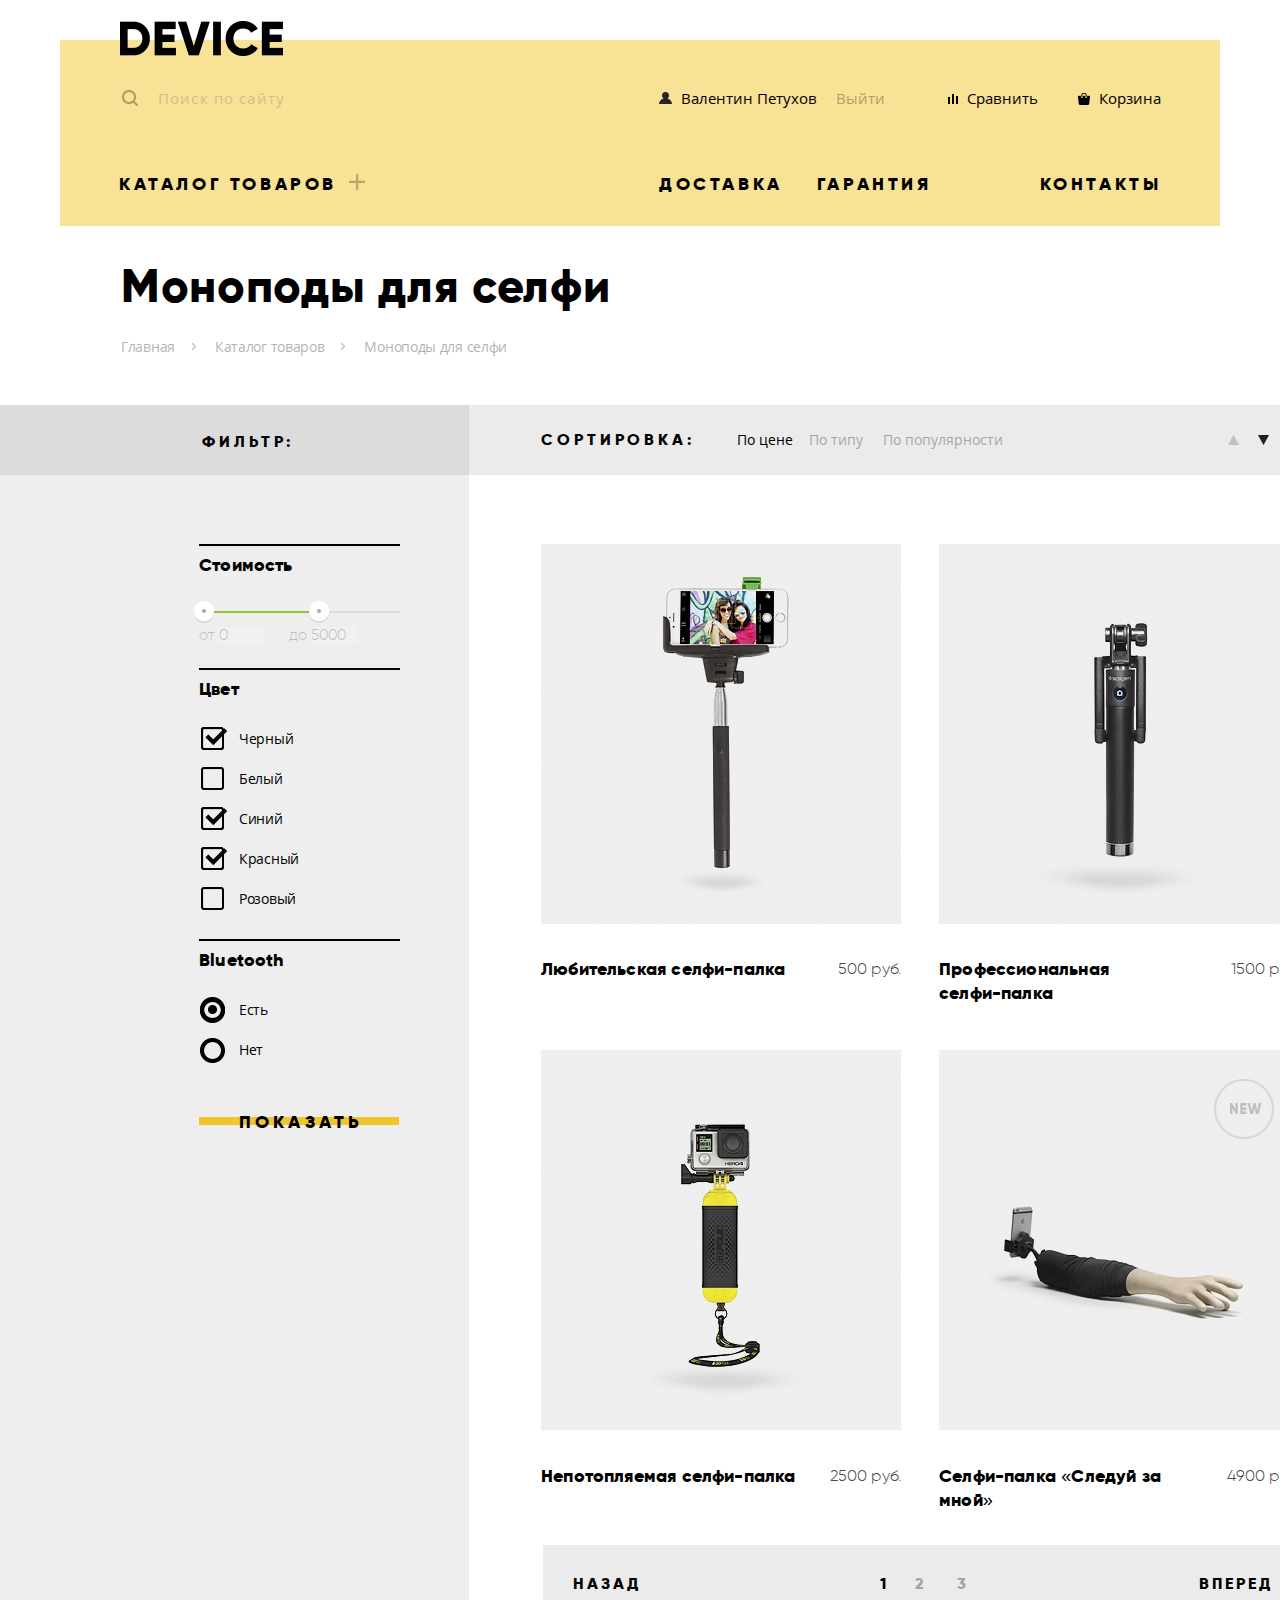
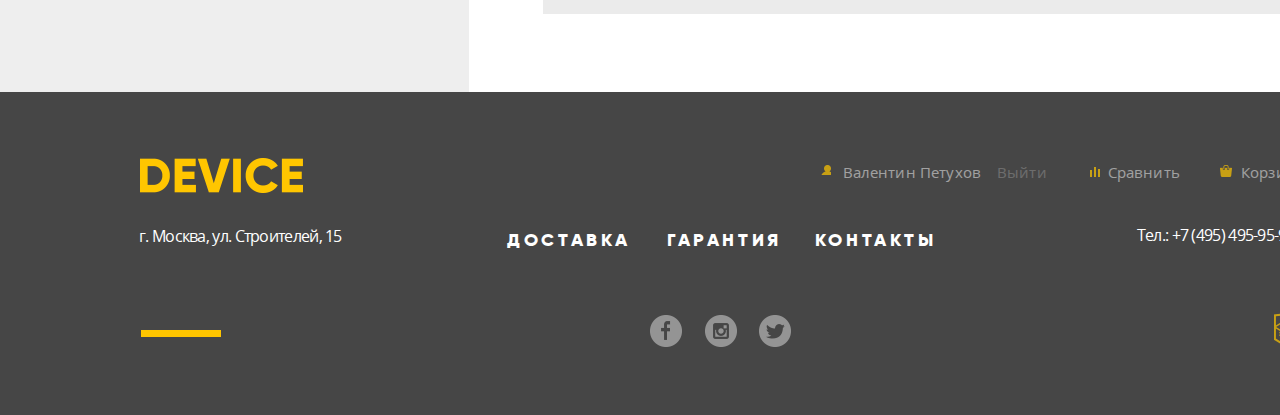
==== commit 865fffe7: "bugfix" ====
--- a/catalog.html
+++ b/catalog.html
@@ -77,185 +77,195 @@
         <li><a href="" class="disabled-a">Моноподы для селфи</a></li>
       </ul>
     </div>
-    <div class="global">
-      <section>
-        <div class="wrap-filter">
-          <h2>Фильтр:</h2>
-          <div class="cost">
-            <hr class="strip-cost-1">
-            <h3>Стоимость</h3>
-            <!--Неведомая хрень-->
-            <form method="get" action="https://echo.htmlacademy.ru">
-              <div class="range-filter">
-                <div class="range-controls">
-                  <div class="scale">
-                    <div class="bar"></div>
-                  </div>
-                  <div class="toggle toggle-min"></div>
-                  <div class="toggle toggle-max"></div>
-                </div>
-                <div class="price-controls">
-                  <label class="min-price">от <input name="min-price" type="text" value="0"></label>
-                  <label class="max-price">до <input name="max-price" type="text" value="5000"></label>
-                </div>
-                <hr class="strip-cost-2">
+    <div class="filter-search">
+      <div class="one-crutch">
+        <div class="one-crutch-first"></div>
+        <div class="one-crutch-second"></div>
+      </div>
+      <div class="global">
+        <section>
+          <div>
+            <div class="wrap-filter">
+              <h2>Фильтр:</h2>
+              <div class="cost">
+                <hr class="strip-cost-1">
+                <h3>Стоимость</h3>
+                <!--Неведомая хрень-->
+                <form method="get" action="https://echo.htmlacademy.ru">
+                  <div class="range-filter">
+                    <div class="range-controls">
+                      <div class="scale">
+                        <div class="bar"></div>
+                      </div>
+                      <div class="toggle toggle-min"></div>
+                      <div class="toggle toggle-max"></div>
+                    </div>
+                    <div class="price-controls">
+                      <label class="min-price">от <input name="min-price" type="text" value="0"></label>
+                      <label class="max-price">до <input name="max-price" type="text" value="5000"></label>
+                    </div>
+                    <hr class="strip-cost-2">
+                  </div>
+                  <div class="color">
+                    <div class="filter">
+                      <h3>Цвет</h3>
+                      <ul>
+                        <li>
+                          <input type="checkbox" class="filter-input-checkbox visually-hidden" name="black" id="black"
+                            checked>
+                          <label for="black">Черный</label>
+                        </li>
+                        <li>
+                          <input type="checkbox" class="filter-input-checkbox visually-hidden" name="white" id="white">
+                          <label for="white">Белый</label>
+                        </li>
+                        <li>
+                          <input type="checkbox" class="filter-input-checkbox visually-hidden" name="blue" id="blue"
+                            checked>
+                          <label for="blue">Синий</label>
+                        </li>
+                        <li>
+                          <input type="checkbox" class="filter-input-checkbox visually-hidden" name="red" id="red"
+                            checked>
+                          <label for="red">Красный</label>
+                        </li>
+                        <li>
+                          <input type="checkbox" class="filter-input-checkbox visually-hidden" name="pink" id="pink">
+                          <label for="pink">Розовый</label>
+                        </li>
+                      </ul>
+                      <hr class="strip-cost-3">
+                      <h3>Bluetooth</h3>
+                      <ul>
+                        <li><input class="filter-input-radio visually-hidden" type="radio" name="Bluetooth" value="yes"
+                            id="yes" checked>
+                          <label for="yes">Есть</label>
+                        </li>
+                        <li><input class="filter-input-radio visually-hidden" type="radio" name="Bluetooth" value="no"
+                            id="no">
+                          <label for="no">Нет</label>
+                        </li>
+                        <li>
+                          <div class="wrap-button">
+                            <button type="submit">Показать</button>
+                            <div class="strip-button-filter"></div>
+                          </div>
+                        </li>
+                      </ul>
+                    </div>
+                  </div>
+                </form>
               </div>
-              <div class="color">
-                <div class="filter">
-                  <h3>Цвет</h3>
-                  <ul>
-                    <li>
-                      <input type="checkbox" class="filter-input-checkbox visually-hidden" name="black" id="black"
-                        checked>
-                      <label for="black">Черный</label>
-                    </li>
-                    <li>
-                      <input type="checkbox" class="filter-input-checkbox visually-hidden" name="white" id="white">
-                      <label for="white">Белый</label>
-                    </li>
-                    <li>
-                      <input type="checkbox" class="filter-input-checkbox visually-hidden" name="blue" id="blue"
-                        checked>
-                      <label for="blue">Синий</label>
-                    </li>
-                    <li>
-                      <input type="checkbox" class="filter-input-checkbox visually-hidden" name="red" id="red" checked>
-                      <label for="red">Красный</label>
-                    </li>
-                    <li>
-                      <input type="checkbox" class="filter-input-checkbox visually-hidden" name="pink" id="pink">
-                      <label for="pink">Розовый</label>
-                    </li>
-                  </ul>
-                  <hr class="strip-cost-3">
-                  <h3>Bluetooth</h3>
-                  <ul>
-                    <li><input class="filter-input-radio visually-hidden" type="radio" name="Bluetooth" value="yes"
-                        id="yes" checked>
-                      <label for="yes">Есть</label>
-                    </li>
-                    <li><input class="filter-input-radio visually-hidden" type="radio" name="Bluetooth" value="no"
-                        id="no">
-                      <label for="no">Нет</label>
-                    </li>
-                    <li>
-                      <div class="wrap-button">
-                        <button type="submit">Показать</button>
-                        <div class="strip-button-filter"></div>
-                      </div>
-                    </li>
-                  </ul>
-                </div>
-              </div>
-            </form>
+            </div>
           </div>
-        </div>
-      </section>
-      <div>
-        <div class="sort">
-          <h2>Сортировка:</h2>
-          <ul>
-            <li><input type="button" value="По цене" aria-label="сортировка по цене" class="selected"></li>
-            <li><input type="button" value="По типу" aria-label="сортировка по типу"></li>
-            <li><input type="button" value="По популярности" aria-label=" сортировка по популярности"></li>
-            <li><input type="button" value=" " aria-label="сортировка по возрастанию"></li>
-            <li class="selected"><input type="button" value=" " aria-label="сортировка по убыванию" class="selected">
-            </li>
-          </ul>
-        </div>
-        <section>
-          <div class="selfi">
-            <h2 class="visually-hidden">Список селфи-палок</h2>
+        </section>
+        <div>
+          <div class="sort">
+            <h2>Сортировка:</h2>
             <ul>
-              <li>
-                <div class="wrapper-selfi">
-                  <div class="selfi-wrap">
-                    <img src="img/catalog/item-1.jpg" width="360" height="380" alt="Любительская селфи-палка">
-                  </div>
-                  <div class="in-basket">
-                    <button>В корзину</button>
-                    <div class="in-basket-strip"></div>
-                  </div>
-                  <div class="to-compare">
-                    <button>Добавить к сравнению</button>
-                  </div>
-                </div>
-                <p>
-                  <a href="" class="selfi1">Любительская селфи-палка</a>500 руб.
-                </p>
-              </li>
-              <li>
-                <div class="wrapper-selfi">
-                  <div class="selfi-wrap">
-                    <img src="img/catalog/item-2.jpg" width="360" height="380" alt="Профессиональная селфи-палка">
-                  </div>
-                  <div class="in-basket">
-                    <button>В корзину</button>
-                    <div class="in-basket-strip"></div>
-                  </div>
-                  <div class="to-compare">
-                    <button>Добавить к сравнению</button>
-                  </div>
-                </div>
-                <p>
-                  <a href="" class="selfi2">Профессиональная селфи-палка</a>1500 руб.
-                </p>
-              </li>
-              <li>
-                <div class="wrapper-selfi">
-                  <div class="selfi-wrap">
-                    <img src="img/catalog/item-3.jpg" width="360" height="380" alt="Непотопляемая селфи-палка">
-                  </div>
-                  <div class="in-basket">
-                    <button>В корзину</button>
-                    <div class="in-basket-strip"></div>
-                  </div>
-                  <div class="to-compare">
-                    <button>Добавить к сравнению</button>
-                  </div>
-                </div>
-                <p>
-                  <a href="" class="selfi3">Непотопляемая селфи-палка</a>2500 руб.
-                </p>
-              </li>
-              <li>
-                <div class="wrapper-selfi">
-                  <div class="selfi-wrap">
-                    <img src="img/catalog/item-4.jpg" width="360" height="380" alt="Селфи-палка «Следуй за мной»">
-                  </div>
-                  <div class="in-basket">
-                    <button>В корзину</button>
-                    <div class="in-basket-strip"></div>
-                  </div>
-                  <div class="to-compare">
-                    <button>Добавить к сравнению</button>
-                  </div>
-                  <div class="new"></div>
-                </div>
-                <p>
-                  <a href="" class="selfi4">Селфи-палка «Следуй за мной»</a>4900 руб.
-                </p>
+              <li><input type="button" value="По цене" aria-label="сортировка по цене" class="selected"></li>
+              <li><input type="button" value="По типу" aria-label="сортировка по типу"></li>
+              <li><input type="button" value="По популярности" aria-label=" сортировка по популярности"></li>
+              <li><input type="button" value=" " aria-label="сортировка по возрастанию"></li>
+              <li class="selected"><input type="button" value=" " aria-label="сортировка по убыванию" class="selected">
               </li>
             </ul>
           </div>
-        </section>
-        <section>
-          <h2 class="visually-hidden">Кнопки выбора страниц с товаром</h2>
-          <div class="pages">
-            <ul>
-              <li><input type="button" value="Назад"></li>
-              <li><input type="button" value="1"></li>
-              <li><input class="disable" type="button" value="2"></li>
-              <li><input class="disable" type="button" value="3"></li>
-              <li><input type="button" value="Вперед"></li>
-            </ul>
-          </div>
-        </section>
-      </div>
+          <section>
+            <div class="selfi">
+              <h2 class="visually-hidden">Список селфи-палок</h2>
+              <ul>
+                <li>
+                  <div class="wrapper-selfi">
+                    <div class="selfi-wrap">
+                      <img src="img/catalog/item-1.jpg" width="360" height="380" alt="Любительская селфи-палка">
+                    </div>
+                    <div class="in-basket">
+                      <button>В корзину</button>
+                      <div class="in-basket-strip"></div>
+                    </div>
+                    <div class="to-compare">
+                      <button>Добавить к сравнению</button>
+                    </div>
+                  </div>
+                  <p>
+                    <a href="" class="selfi1">Любительская селфи-палка</a>500 руб.
+                  </p>
+                </li>
+                <li>
+                  <div class="wrapper-selfi">
+                    <div class="selfi-wrap">
+                      <img src="img/catalog/item-2.jpg" width="360" height="380" alt="Профессиональная селфи-палка">
+                    </div>
+                    <div class="in-basket">
+                      <button>В корзину</button>
+                      <div class="in-basket-strip"></div>
+                    </div>
+                    <div class="to-compare">
+                      <button>Добавить к сравнению</button>
+                    </div>
+                  </div>
+                  <p>
+                    <a href="" class="selfi2">Профессиональная селфи-палка</a>1500 руб.
+                  </p>
+                </li>
+                <li>
+                  <div class="wrapper-selfi">
+                    <div class="selfi-wrap">
+                      <img src="img/catalog/item-3.jpg" width="360" height="380" alt="Непотопляемая селфи-палка">
+                    </div>
+                    <div class="in-basket">
+                      <button>В корзину</button>
+                      <div class="in-basket-strip"></div>
+                    </div>
+                    <div class="to-compare">
+                      <button>Добавить к сравнению</button>
+                    </div>
+                  </div>
+                  <p>
+                    <a href="" class="selfi3">Непотопляемая селфи-палка</a>2500 руб.
+                  </p>
+                </li>
+                <li>
+                  <div class="wrapper-selfi">
+                    <div class="selfi-wrap">
+                      <img src="img/catalog/item-4.jpg" width="360" height="380" alt="Селфи-палка «Следуй за мной»">
+                    </div>
+                    <div class="in-basket">
+                      <button>В корзину</button>
+                      <div class="in-basket-strip"></div>
+                    </div>
+                    <div class="to-compare">
+                      <button>Добавить к сравнению</button>
+                    </div>
+                    <div class="new"></div>
+                  </div>
+                  <p>
+                    <a href="" class="selfi4">Селфи-палка «Следуй за мной»</a>4900 руб.
+                  </p>
+                </li>
+              </ul>
+            </div>
+          </section>
+          <section>
+            <h2 class="visually-hidden">Кнопки выбора страниц с товаром</h2>
+            <div class="pages">
+              <ul>
+                <li><input type="button" value="Назад"></li>
+                <li><input type="button" value="1"></li>
+                <li><input class="disable" type="button" value="2"></li>
+                <li><input class="disable" type="button" value="3"></li>
+                <li><input type="button" value="Вперед"></li>
+              </ul>
+            </div>
+          </section>
+        </div>
+      </div>
+      <div class="two-crutch"></div>
     </div>
   </main>
   <footer class="footer">
-    <nav aria-label="Содержимое">
+    <nav class="footer-wrap" aria-label="Содержимое">
       <div class="footer1-div-catalog">
         <a href="index.html">
           <img class="footer1-div-img" src="img/logo-yellow.png" width="163" height="35" alt="Логотип магазина Девайс">
--- a/css/style.css
+++ b/css/style.css
@@ -84,7 +84,8 @@
   position: relative;
 }
 
-div.wrap-1 {
+
+.wrap-1 {
   display: flex;
   margin-top: 43px;
   align-items: baseline;
@@ -161,12 +162,12 @@
   background-position: 0 0;
 }
 
-img.logo-header:hover,
-img.logo-header:focus {
+.logo-header:hover,
+.logo-header:focus {
   opacity: 0.6;
 }
 
-img.logo-header:active {
+.logo-header:active {
   opacity: 0.3;
 }
 
@@ -184,7 +185,7 @@
 .search-div input[type="submit"] {
   width: 85px;
   height: 49px;
-  border: 2px solid #000000;
+  border: 1px solid #000000;
   padding: 0px;
   background-color: transparent;
   vertical-align: bottom;
@@ -194,9 +195,10 @@
   /* line-height: 30px;*/
   letter-spacing: 0.15px;
   display: none;
-  top: 21px;
+  top: 23px;
   border-bottom: 1px solid #000000;
   position: absolute;
+  left: 414px;
 }
 
 .search-div input[type="submit"]:hover,
@@ -210,53 +212,43 @@
 }
 
 
-input.search {
+.search {
   opacity: 0.3;
   color: #000000;
   font-family: "Open Sans", Arial, sans-serif;
   font-size: 15px;
   font-weight: 300;
-  line-height: 30px;
+  line-height: 28px;
   letter-spacing: 1.15px;
   border: none;
-  outline: none;
   background-color: transparent;
   padding-left: 25px;
   position: relative;
-}
-
-input.search {
   background-image: url("../img/search.svg");
   background-repeat: no-repeat;
-  /*Убираем повтор изображения*/
   background-position: 4px;
-  /*Позиционируем*/
   outline: none;
-  /*убираем стандартную обводку браузера*/
   padding-left: 40px;
-  /*отступ слева от ввода, чтобы текст не был на картинке(выбирать по размеру картинки)*/
-  height: 20px;
-  /*высота строки ввода*/
-  font-size: 13px;
-  /*размер шрифта*/
-}
-
-input.search:hover {
+  height: 28px;
+  padding-bottom: 0px;
+}
+
+.search:hover {
   opacity: 0.6;
 }
 
-input.search:focus {
+.search:focus {
   opacity: 1;
   border-bottom: 1px solid #000000;
 }
 
-.input-search>input.search:focus+input.search-div-submit,
-.input-search:active>input.search-div-submit {
+.input-search>.search:focus+.search-div-submit,
+.input-search:active>.search-div-submit {
   display: inline-block;
 }
 
 /*конец поиск*/
-ul.act {
+.act {
   color: #000000;
   font-family: "Open Sans", Arial, sans-serif;
   font-size: 15px;
@@ -269,6 +261,7 @@
   border: none;
   background-color: transparent;
   cursor: pointer;
+  outline: none;
 }
 
 .catalog,
@@ -296,9 +289,6 @@
 .catalog-button:hover,
 .catalog-button:focus {
   opacity: 0.6;
-  border: none;
-  outline: none;
-  background-color: transparent;
 }
 
 .act button:active,
@@ -306,19 +296,16 @@
 .catalog-item a:active,
 .catalog-button:active {
   opacity: 0.3;
-  border: none;
-  outline: none;
-  background-color: transparent;
-}
-
-div.wrap-2 {
+}
+
+.wrap-2 {
   display: flex;
   margin-top: 40px;
   align-items: center;
   flex-wrap: nowrap;
 }
 
-ul.catalog {
+.catalog {
   display: flex;
   flex-wrap: wrap;
   margin: 0;
@@ -330,7 +317,6 @@
   padding: 0px;
   margin: 0px;
 }
-
 
 /*выпадающий список*/
 .catalog-wrap {
@@ -404,14 +390,13 @@
   flex-direction: column;
 }
 
-
 /*выпадающий список конец*/
 
-a.contact-header {
+.contact-header {
   margin-left: 108px;
 }
 
-a.guarantee-header {
+.guarantee-header {
   margin-left: 34px;
 }
 
@@ -771,8 +756,6 @@
   min-width: 160px;
 }
 
-
-
 .gadget li:nth-child(6) {
   margin-right: 0px;
 }
@@ -803,27 +786,27 @@
   opacity: 0.3;
 }
 
-img.img-gadget1 {
+.img-gadget1 {
   padding: 52px 32px 53px 31px;
 }
 
-img.img-gadget2 {
+.img-gadget2 {
   padding: 41px 36px 2px 38px;
 }
 
-img.img-gadget3 {
+.img-gadget3 {
   padding: 38px 40px 35px 49px;
 }
 
-img.img-gadget4 {
+.img-gadget4 {
   padding: 50px 25px 45px 28px;
 }
 
-img.img-gadget5 {
+.img-gadget5 {
   padding: 32px 49px 30px 55px;
 }
 
-img.img-gadget6 {
+.img-gadget6 {
   padding: 49px 15px 42px 13px;
 }
 
@@ -835,6 +818,10 @@
   min-height: 288px;
   margin-left: auto;
   margin-right: auto;
+
+}
+
+.common-wrap {
   background-color: #e5e5e5;
 }
 
@@ -875,7 +862,7 @@
   margin-bottom: 43px;
 }
 
-hr.strip-common {
+.strip-common {
   width: 10px;
   height: 322px;
   background-color: #000000;
@@ -1115,6 +1102,7 @@
   background-color: #000000;
   margin: 0;
   border: 0;
+  margin-right: auto;
 }
 
 .about h2 {
@@ -1144,6 +1132,8 @@
   margin-top: 30px;
   letter-spacing: -0.5px;
 }
+
+/*не трогать разметка ломается*/
 
 .about li {
   color: #000000;
@@ -1185,7 +1175,7 @@
   background-color: #f0c52e;*/
 }
 
-img.map {
+.map {
   margin-top: 38px;
 }
 
@@ -1250,9 +1240,14 @@
   min-height: 323px;
   position: relative;
   flex-direction: row;
-  width: 1440px;
+  width: auto;
   margin-left: auto;
-  margin-right: auto
+  margin-right: auto;
+}
+
+.footer-wrap {
+  margin-left: auto;
+  margin-right: auto;
 }
 
 .footer1-div {
@@ -1410,7 +1405,7 @@
   align-items: center;
 }
 
-hr.strip-footer {
+.strip-footer {
   width: 80px;
   height: 7px;
   background-color: #ffc600;
@@ -1444,12 +1439,12 @@
   margin-left: 483px;
 }
 
-img.logo:hover,
-img.logo:focus {
+.logo:hover,
+.logo:focus {
   opacity: 0.6;
 }
 
-img.logo:active {
+.logo:active {
   opacity: 0.3;
 }
 
@@ -1506,13 +1501,13 @@
 
 .features-footer a:hover,
 .features-footer a:focus,
-img.html-logo:hover,
-img.html-logo:focus {
+.html-logo:hover,
+.html-logo:focus {
   opacity: 0.6;
 }
 
 .features-footer a:active,
-img.html-logo:active {
+.html-logo:active {
   opacity: 0.3;
 }
 
@@ -1531,7 +1526,8 @@
 
 /*конец подвала*/
 /*модальное окно*/
-.popup-close img {
+.popup-close img,
+.close-img {
   opacity: 0.5;
   cursor: pointer;
   outline: none;
@@ -1705,25 +1701,32 @@
 
 /*попап разметка карты*/
 .map-popup {
-  position: relative;
-  margin-left: auto;
-  margin-right: auto;
-  width: 992px;
-  height: 591px;
-}
-
-.map-popup button {
-  top: 22px;
+  position: fixed;
+  width: 960px;
+  height: 559px;
+  display: none;
+  bottom: 430px;
+  left: 50%;
+  margin-left: -481px;
+  z-index: 2;
+  top: 600px;
+}
+
+
+.popup-close-map {
+  top: -239px;
   position: absolute;
   padding: 0;
   border: none;
   background-color: transparent;
   height: 55px;
-  z-index: 2;
-  left: 883px;
+  z-index: 16;
+  left: 881px;
   cursor: pointer;
   outline: none;
   opacity: 0.5;
+  width: 55px;
+  height: 55px;
 }
 
 .map-popup button:hover {
@@ -1858,7 +1861,7 @@
   display: flex;
   width: 1440px;
   flex-direction: row;
-  min-height: 1286px;
+  min-height: 1270px;
   margin-left: auto;
   margin-right: auto;
   margin-top: 32px;
@@ -1872,6 +1875,37 @@
   min-height: 1287px;
   display: flex;
   flex-direction: column;
+}
+
+.one-crutch {
+  width: 100%;
+  min-height: 1287px;
+  background-color: red;
+  margin-top: 32px;
+  display: flex;
+  flex-direction: column;
+}
+
+.one-crutch-first {
+  min-height: 70px;
+  background-color: #dcdcdc;
+}
+
+.one-crutch-second {
+  min-height: 1217px;
+  background-color: #efefef;
+}
+
+.two-crutch {
+  width: 100%;
+  height: 70px;
+  background-color: #ebebeb;
+  margin-top: 32px;
+}
+
+.filter-search {
+  display: flex;
+  align-items: flex-start;
 }
 
 .wrap-filter h2 {
@@ -1923,11 +1957,11 @@
 }
 
 .color {
-  min-heigt: 975px;
+  min-height: 975px;
   background-color: #eeeeee;
   display: inline-block;
   flex-direction: column;
-  min-height: 1004px;
+  min-height: 1022px;
 }
 
 .color ul {
@@ -2228,8 +2262,7 @@
   opacity: 1;
 }
 
-input.selected,
-li.selected {
+.selected {
   opacity: 1;
 }
 
@@ -2254,6 +2287,7 @@
 /*.selfi li:nth-child(1),*/
 .selfi li:nth-child(2n+1) {
   margin-right: 38px;
+  margin-bottom: 44px;
 }
 
 .selfi li:nth-child(1),
@@ -2283,19 +2317,19 @@
   margin-bottom: 1px;
 }
 
-a.selfi1 {
+.selfi1 {
   width: 247px;
 }
 
-a.selfi2 {
+.selfi2 {
   width: 173px;
 }
 
-a.selfi3 {
+.selfi3 {
   width: 256px;
 }
 
-a.selfi4 {
+.selfi4 {
   width: 225px;
 }
 
@@ -2304,7 +2338,6 @@
   width: 360px;
   height: 380px;
 }
-
 
 .new {
   position: absolute;
@@ -2420,7 +2453,7 @@
 
 .pages {
   display: flex;
-  height: 70px;
+  min-height: 50px;
   background-color: #ebebeb;
   width: 760px;
   margin-left: 74px;
@@ -2715,3 +2748,36 @@
 }
 
 /*конец разметки подвала*/
+/*разметка модального окна*/
+.modal-write {
+  position: fixed;
+  width: 960px;
+  height: 553px;
+  top: 26px;
+  left: 50%;
+  background-color: #ffffff;
+  z-index: 50;
+  margin-left: -480px;
+  display: none;
+}
+
+.modal-write-open {
+  display: block;
+}
+
+.map-popup iframe {
+  position: relative;
+  z-index: 10;
+  border: none;
+}
+
+.map-popup img {
+  position: absolute;
+  z-index: 2;
+  width: 960px;
+  height: 559px;
+  top: 0px;
+  left: 0px;
+}
+
+/*конец разметка модального окна*/
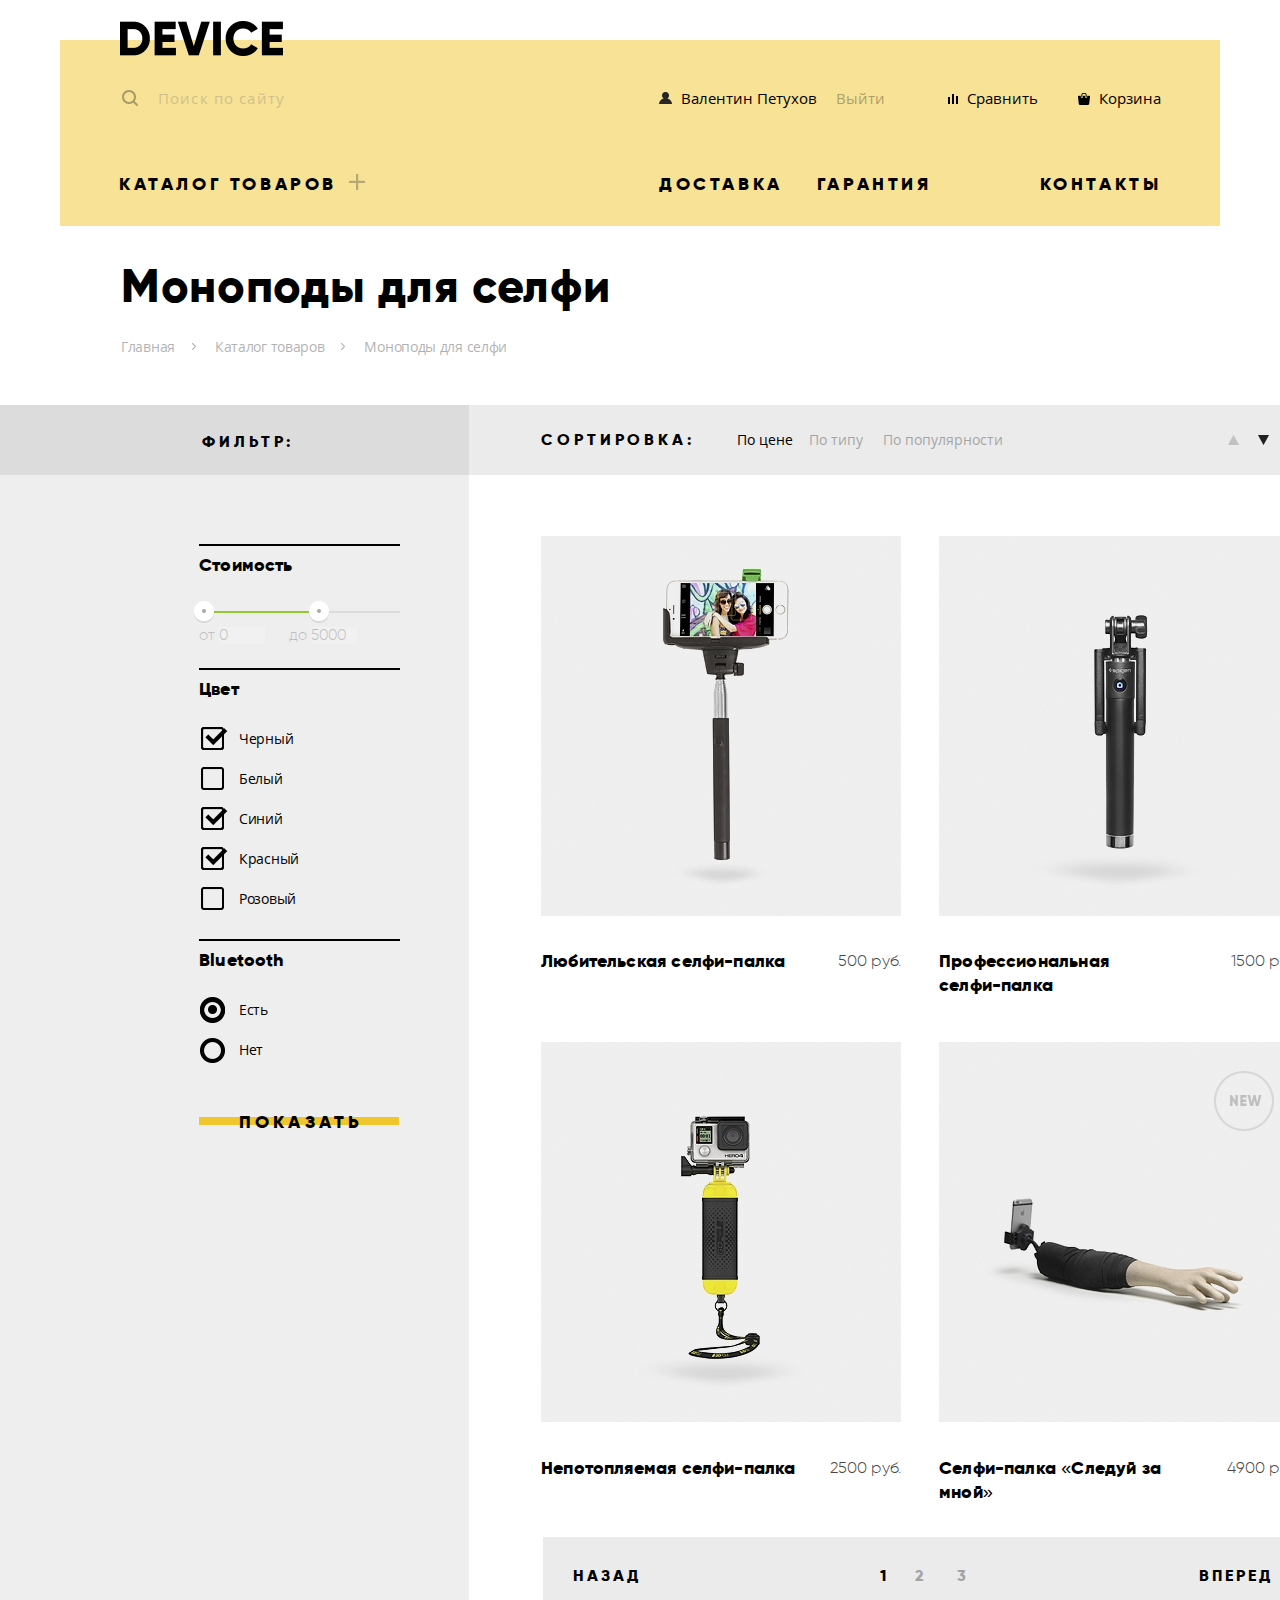
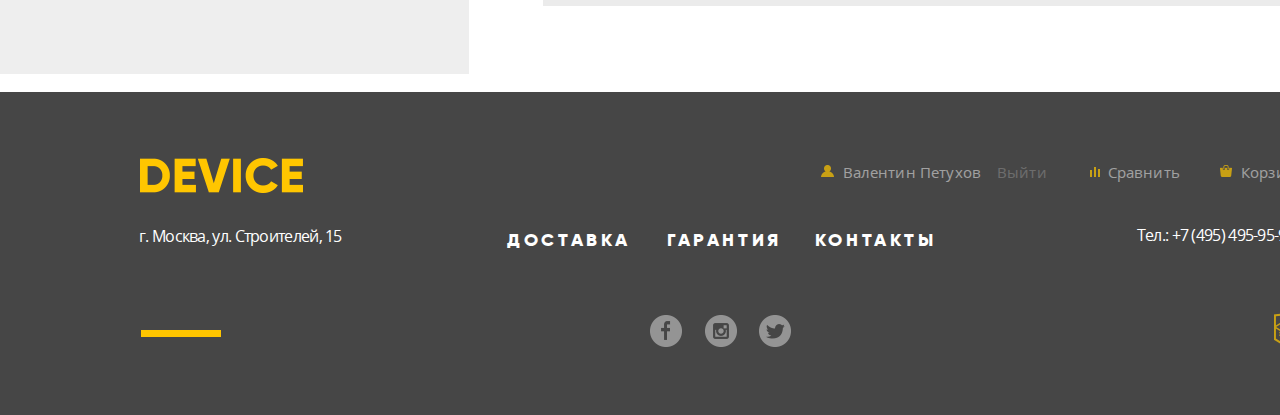
==== commit 0578db2e: "bugfix" ====
--- a/catalog.html
+++ b/catalog.html
@@ -78,15 +78,13 @@
       </ul>
     </div>
     <div class="filter-search">
-      <div class="one-crutch">
-        <div class="one-crutch-first"></div>
-        <div class="one-crutch-second"></div>
-      </div>
       <div class="global">
         <section>
           <div>
             <div class="wrap-filter">
-              <h2>Фильтр:</h2>
+              <div>
+                <h2>Фильтр:</h2>
+              </div>
               <div class="cost">
                 <hr class="strip-cost-1">
                 <h3>Стоимость</h3>
@@ -160,16 +158,19 @@
           </div>
         </section>
         <div>
-          <div class="sort">
-            <h2>Сортировка:</h2>
-            <ul>
-              <li><input type="button" value="По цене" aria-label="сортировка по цене" class="selected"></li>
-              <li><input type="button" value="По типу" aria-label="сортировка по типу"></li>
-              <li><input type="button" value="По популярности" aria-label=" сортировка по популярности"></li>
-              <li><input type="button" value=" " aria-label="сортировка по возрастанию"></li>
-              <li class="selected"><input type="button" value=" " aria-label="сортировка по убыванию" class="selected">
-              </li>
-            </ul>
+          <div class="sort-wrap">
+            <div class="sort">
+              <h2>Сортировка:</h2>
+              <ul>
+                <li><input type="button" value="По цене" aria-label="сортировка по цене" class="selected"></li>
+                <li><input type="button" value="По типу" aria-label="сортировка по типу"></li>
+                <li><input type="button" value="По популярности" aria-label=" сортировка по популярности"></li>
+                <li><input type="button" value=" " aria-label="сортировка по возрастанию"></li>
+                <li class="selected"><input type="button" value=" " aria-label="сортировка по убыванию"
+                    class="selected">
+                </li>
+              </ul>
+            </div>
           </div>
           <section>
             <div class="selfi">
@@ -261,7 +262,6 @@
           </section>
         </div>
       </div>
-      <div class="two-crutch"></div>
     </div>
   </main>
   <footer class="footer">
--- a/css/style.css
+++ b/css/style.css
@@ -195,7 +195,7 @@
   /* line-height: 30px;*/
   letter-spacing: 0.15px;
   display: none;
-  top: 23px;
+  top: 22px;
   border-bottom: 1px solid #000000;
   position: absolute;
   left: 414px;
@@ -229,7 +229,7 @@
   background-position: 4px;
   outline: none;
   padding-left: 40px;
-  height: 28px;
+  height: 26px;
   padding-bottom: 0px;
 }
 
@@ -571,6 +571,8 @@
   margin-bottom: 0px;
   margin-top: 21px;
   margin-left: -3px;
+  width: 484px;
+
 }
 
 .slaider3 p {
@@ -684,7 +686,7 @@
   flex-direction: row;
   margin-top: 9px;
   padding: 0;
-  margin-bottom: 0px;
+  margin-bottom: 121px;
 }
 
 .slaider-ul2-div li {
@@ -735,7 +737,8 @@
   margin-right: auto;
   width: 1160px;
   align-items: flex-start;
-  margin-top: -8px;
+
+  /*margin-top: -8px;* не проходит переполенения*/
 }
 
 .gadget ul {
@@ -976,6 +979,7 @@
   margin: 0;
   margin-top: 32px;
   width: 440px;
+  padding-bottom: 151px;
 }
 
 .details-text2 p {
@@ -1082,7 +1086,7 @@
   display: flex;
   margin-right: auto;
   margin-left: auto;
-  height: 662px;
+  min-height: 662px;
   width: 1160px;
 }
 
@@ -1877,37 +1881,6 @@
   flex-direction: column;
 }
 
-.one-crutch {
-  width: 100%;
-  min-height: 1287px;
-  background-color: red;
-  margin-top: 32px;
-  display: flex;
-  flex-direction: column;
-}
-
-.one-crutch-first {
-  min-height: 70px;
-  background-color: #dcdcdc;
-}
-
-.one-crutch-second {
-  min-height: 1217px;
-  background-color: #efefef;
-}
-
-.two-crutch {
-  width: 100%;
-  height: 70px;
-  background-color: #ebebeb;
-  margin-top: 32px;
-}
-
-.filter-search {
-  display: flex;
-  align-items: flex-start;
-}
-
 .wrap-filter h2 {
   vertical-align: middle;
   min-height: 70px;
@@ -1961,7 +1934,7 @@
   background-color: #eeeeee;
   display: inline-block;
   flex-direction: column;
-  min-height: 1022px;
+  min-height: 1004px;
 }
 
 .color ul {
@@ -2172,8 +2145,14 @@
   flex-direction: row;
   width: 972px;
   min-height: 70px;
+  /*background-color: #ebebeb;*/
+  align-items: center;
+}
+
+.sort-wrap {
+  width: 100%;
   background-color: #ebebeb;
-  align-items: center;
+  position: absolute;
 }
 
 .sort ul {
@@ -2221,6 +2200,10 @@
   margin-left: 72px;
 }
 
+.sort input {
+  cursor: pointer;
+}
+
 .sort li:nth-child(1) {
   margin-left: 42px;
 }
@@ -2271,7 +2254,7 @@
 .selfi {
   width: 830px;
   min-height: 1070px;
-  padding-top: 69px;
+  padding-top: 131px;
   padding-left: 72px;
   position: relative;
 }
@@ -2629,8 +2612,8 @@
 
 .footer1-div-catalog li:nth-child(1)::before {
   content: "";
-  width: 10px;
-  height: 10px;
+  width: 13px;
+  height: 12px;
   position: absolute;
   top: 11px;
   left: 3px;
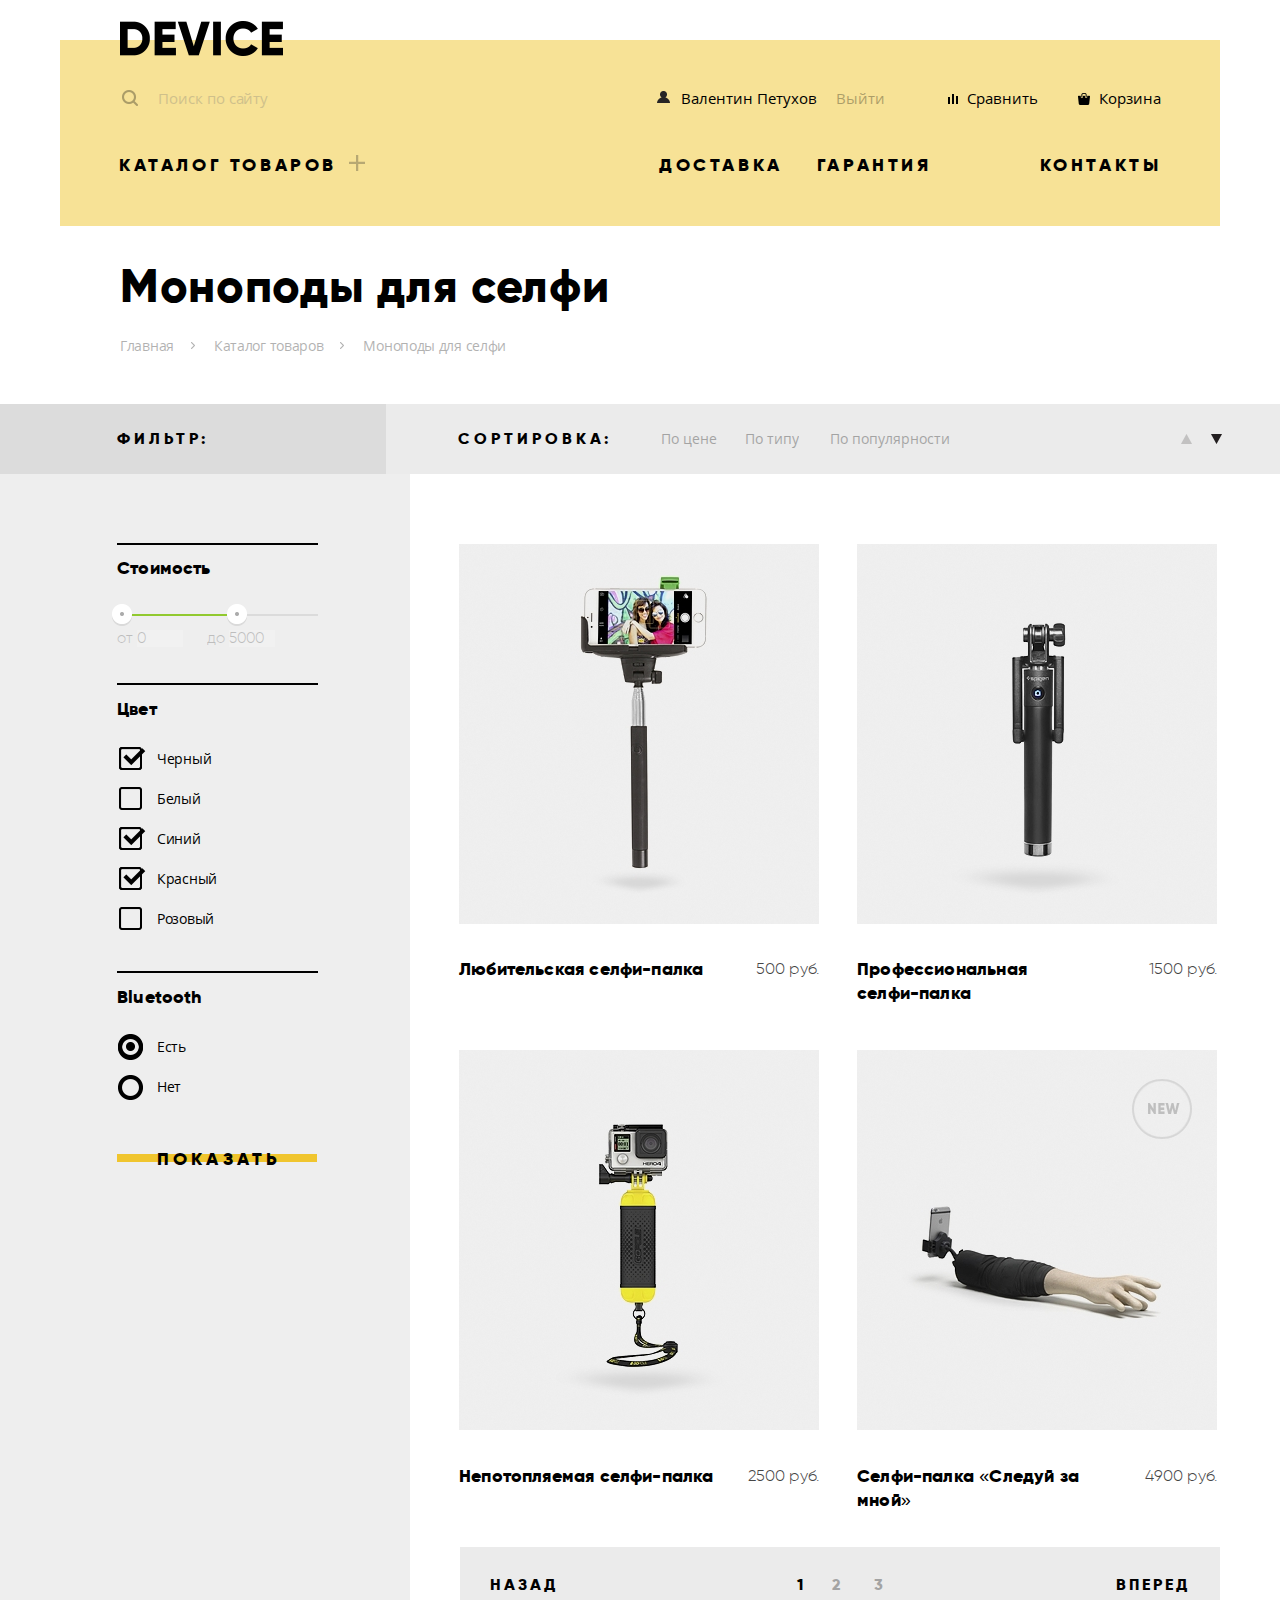
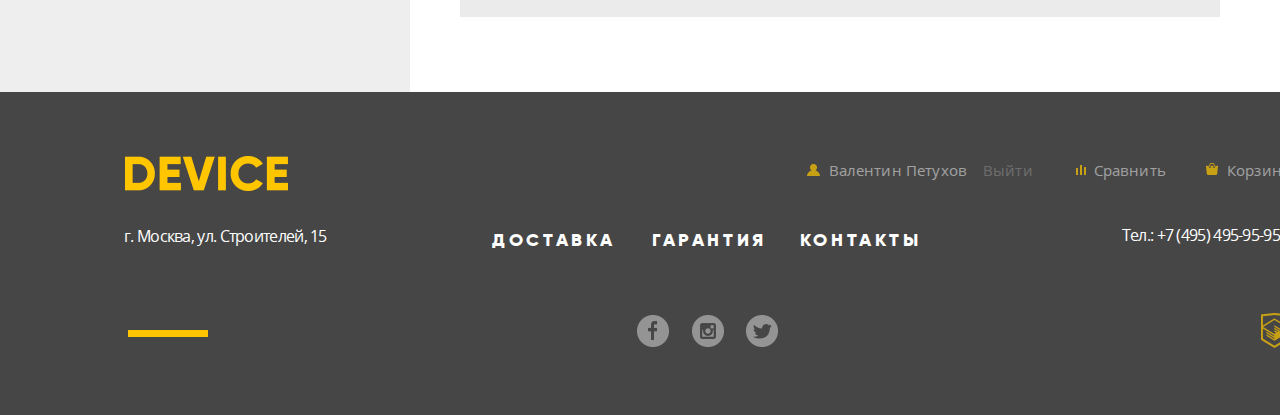
==== commit d8737f62: "proverka" ====
--- a/catalog.html
+++ b/catalog.html
@@ -36,7 +36,7 @@
           </li>
         </ul>
       </div>
-      <div class="catalog-menu">
+      <div class="catalog-menu-catalog">
         <div class="catalog-wrap-a">
           <button type="button" class="catalog-button">Каталог товаров</button>
           <div class="catalog-wrap">
@@ -63,7 +63,6 @@
           <li><a href="" class="contact-header">Контакты</a></li>
         </ul>
       </div>
-
     </nav>
   </header>
   <main>
@@ -77,101 +76,96 @@
         <li><a href="" class="disabled-a">Моноподы для селфи</a></li>
       </ul>
     </div>
-    <div class="filter-search">
-      <div class="global">
-        <section>
-          <div>
-            <div class="wrap-filter">
-              <div>
-                <h2>Фильтр:</h2>
-              </div>
-              <div class="cost">
-                <hr class="strip-cost-1">
-                <h3>Стоимость</h3>
-                <!--Неведомая хрень-->
-                <form method="get" action="https://echo.htmlacademy.ru">
-                  <div class="range-filter">
-                    <div class="range-controls">
-                      <div class="scale">
-                        <div class="bar"></div>
+    <div class="filter-remaster">
+      <div class="filter-container-remaster">
+        <div class="wrap-filter-h2">
+          <h2>Фильтр:</h2>
+        </div>
+        <div class="sort">
+          <h2>Сортировка:</h2>
+          <ul>
+            <li><input type="button" value="По цене" aria-label="сортировка по цене" class="selected"></li>
+            <li><input type="button" value="По типу" aria-label="сортировка по типу"></li>
+            <li><input type="button" value="По популярности" aria-label=" сортировка по популярности"></li>
+            <li><input type="button" value=" " aria-label="сортировка по возрастанию"></li>
+            <li class="selected"><input type="button" value=" " aria-label="сортировка по убыванию" class="selected">
+            </li>
+          </ul>
+        </div>
+      </div>
+    </div>
+    <div class="catalog-wrap-remaster">
+      <div class="catalog-container-remaster">
+        <div class="wrap-filter">
+          <div class="cost">
+            <hr class="strip-cost-1">
+            <h3>Стоимость</h3>
+            <form method="get" action="https://echo.htmlacademy.ru">
+              <div class="range-filter">
+                <div class="range-controls">
+                  <div class="scale">
+                    <div class="bar"></div>
+                  </div>
+                  <div class="toggle toggle-min"></div>
+                  <div class="toggle toggle-max"></div>
+                </div>
+                <div class="price-controls">
+                  <label class="min-price">от <input name="min-price" type="text" value="0"></label>
+                  <label class="max-price">до <input name="max-price" type="text" value="5000"></label>
+                </div>
+                <hr class="strip-cost-2">
+              </div>
+              <div class="color">
+                <div class="filter">
+                  <h3>Цвет</h3>
+                  <ul>
+                    <li>
+                      <input type="checkbox" class="filter-input-checkbox visually-hidden" name="black" id="black"
+                        checked>
+                      <label for="black">Черный</label>
+                    </li>
+                    <li>
+                      <input type="checkbox" class="filter-input-checkbox visually-hidden" name="white" id="white">
+                      <label for="white">Белый</label>
+                    </li>
+                    <li>
+                      <input type="checkbox" class="filter-input-checkbox visually-hidden" name="blue" id="blue"
+                        checked>
+                      <label for="blue">Синий</label>
+                    </li>
+                    <li>
+                      <input type="checkbox" class="filter-input-checkbox visually-hidden" name="red" id="red" checked>
+                      <label for="red">Красный</label>
+                    </li>
+                    <li>
+                      <input type="checkbox" class="filter-input-checkbox visually-hidden" name="pink" id="pink">
+                      <label for="pink">Розовый</label>
+                    </li>
+                  </ul>
+                  <hr class="strip-cost-3">
+                  <h3>Bluetooth</h3>
+                  <ul>
+                    <li><input class="filter-input-radio visually-hidden" type="radio" name="Bluetooth" value="yes"
+                        id="yes" checked>
+                      <label for="yes">Есть</label>
+                    </li>
+                    <li><input class="filter-input-radio visually-hidden" type="radio" name="Bluetooth" value="no"
+                        id="no">
+                      <label for="no">Нет</label>
+                    </li>
+                    <li>
+                      <div class="wrap-button">
+                        <button type="submit">Показать</button>
+                        <div class="strip-button-filter"></div>
                       </div>
-                      <div class="toggle toggle-min"></div>
-                      <div class="toggle toggle-max"></div>
-                    </div>
-                    <div class="price-controls">
-                      <label class="min-price">от <input name="min-price" type="text" value="0"></label>
-                      <label class="max-price">до <input name="max-price" type="text" value="5000"></label>
-                    </div>
-                    <hr class="strip-cost-2">
-                  </div>
-                  <div class="color">
-                    <div class="filter">
-                      <h3>Цвет</h3>
-                      <ul>
-                        <li>
-                          <input type="checkbox" class="filter-input-checkbox visually-hidden" name="black" id="black"
-                            checked>
-                          <label for="black">Черный</label>
-                        </li>
-                        <li>
-                          <input type="checkbox" class="filter-input-checkbox visually-hidden" name="white" id="white">
-                          <label for="white">Белый</label>
-                        </li>
-                        <li>
-                          <input type="checkbox" class="filter-input-checkbox visually-hidden" name="blue" id="blue"
-                            checked>
-                          <label for="blue">Синий</label>
-                        </li>
-                        <li>
-                          <input type="checkbox" class="filter-input-checkbox visually-hidden" name="red" id="red"
-                            checked>
-                          <label for="red">Красный</label>
-                        </li>
-                        <li>
-                          <input type="checkbox" class="filter-input-checkbox visually-hidden" name="pink" id="pink">
-                          <label for="pink">Розовый</label>
-                        </li>
-                      </ul>
-                      <hr class="strip-cost-3">
-                      <h3>Bluetooth</h3>
-                      <ul>
-                        <li><input class="filter-input-radio visually-hidden" type="radio" name="Bluetooth" value="yes"
-                            id="yes" checked>
-                          <label for="yes">Есть</label>
-                        </li>
-                        <li><input class="filter-input-radio visually-hidden" type="radio" name="Bluetooth" value="no"
-                            id="no">
-                          <label for="no">Нет</label>
-                        </li>
-                        <li>
-                          <div class="wrap-button">
-                            <button type="submit">Показать</button>
-                            <div class="strip-button-filter"></div>
-                          </div>
-                        </li>
-                      </ul>
-                    </div>
-                  </div>
-                </form>
-              </div>
-            </div>
+                    </li>
+                  </ul>
+                </div>
+              </div>
+            </form>
           </div>
-        </section>
+        </div>
         <div>
-          <div class="sort-wrap">
-            <div class="sort">
-              <h2>Сортировка:</h2>
-              <ul>
-                <li><input type="button" value="По цене" aria-label="сортировка по цене" class="selected"></li>
-                <li><input type="button" value="По типу" aria-label="сортировка по типу"></li>
-                <li><input type="button" value="По популярности" aria-label=" сортировка по популярности"></li>
-                <li><input type="button" value=" " aria-label="сортировка по возрастанию"></li>
-                <li class="selected"><input type="button" value=" " aria-label="сортировка по убыванию"
-                    class="selected">
-                </li>
-              </ul>
-            </div>
-          </div>
           <section>
             <div class="selfi">
               <h2 class="visually-hidden">Список селфи-палок</h2>
--- a/css/style.css
+++ b/css/style.css
@@ -69,9 +69,6 @@
   overflow: hidden;
 }
 
-/**конец голоюальных правил/
-/*разметка index*/
-/*разметка шапки*/
 .navigation {
   display: flex;
   flex-direction: column;
@@ -84,7 +81,6 @@
   position: relative;
 }
 
-
 .wrap-1 {
   display: flex;
   margin-top: 43px;
@@ -108,6 +104,7 @@
   display: inline-block;
 }
 
+/*утяжеление свойства специально*/
 button.basket-header {
   margin-right: 59px;
   padding-left: 25px;
@@ -126,6 +123,7 @@
   background-position: 0 0;
 }
 
+/*утяжеление свойства специально*/
 button.compare-header {
   margin-right: 37px;
   padding-left: 25px;
@@ -144,6 +142,7 @@
   background-position: 0 0;
 }
 
+/*утяжеление свойства специально*/
 button.enter-header {
   margin-right: 211px;
   padding-left: 25px;
@@ -171,7 +170,6 @@
   opacity: 0.3;
 }
 
-/*интерактивный поиск*/
 .search-div {
   margin-left: 58px;
   width: 460px;
@@ -195,10 +193,10 @@
   /* line-height: 30px;*/
   letter-spacing: 0.15px;
   display: none;
-  top: 22px;
+  top: -23px;
   border-bottom: 1px solid #000000;
   position: absolute;
-  left: 414px;
+  right: 12px;
 }
 
 .search-div input[type="submit"]:hover,
@@ -211,7 +209,6 @@
   color: rgba(255, 255, 255, 0.3)
 }
 
-
 .search {
   opacity: 0.3;
   color: #000000;
@@ -219,10 +216,9 @@
   font-size: 15px;
   font-weight: 300;
   line-height: 28px;
-  letter-spacing: 1.15px;
+  letter-spacing: -0.05px;
   border: none;
   background-color: transparent;
-  padding-left: 25px;
   position: relative;
   background-image: url("../img/search.svg");
   background-repeat: no-repeat;
@@ -233,6 +229,10 @@
   padding-bottom: 0px;
 }
 
+.input-search {
+  position: relative;
+}
+
 .search:hover {
   opacity: 0.6;
 }
@@ -247,7 +247,6 @@
   display: inline-block;
 }
 
-/*конец поиск*/
 .act {
   color: #000000;
   font-family: "Open Sans", Arial, sans-serif;
@@ -277,7 +276,7 @@
   outline: none;
   background-color: transparent;
   margin-left: 60px;
-  padding: 0px;
+  padding: 0;
 }
 
 .act button:hover,
@@ -314,11 +313,10 @@
 }
 
 .wrap-2 li {
-  padding: 0px;
-  margin: 0px;
-}
-
-/*выпадающий список*/
+  padding: 0;
+  margin: 0;
+}
+
 .catalog-wrap {
   color: #000000;
   font-family: "Open Sans", Arial, sans-serif;
@@ -329,7 +327,7 @@
   position: absolute;
   width: 1160px;
   min-height: 130px;
-  padding: 0;
+  padding: 0 0 0 59px;
   margin: 0;
   display: none;
   flex-direction: row;
@@ -337,7 +335,6 @@
   top: 170px;
   background-color: #f7e296;
   z-index: 30;
-  padding-left: 59px;
 }
 
 .catalog-item {
@@ -347,6 +344,11 @@
 .catalog-menu {
   display: flex;
   margin-top: 59px;
+}
+
+.catalog-menu-catalog {
+  display: flex;
+  margin-top: 40px;
 }
 
 .catalog-wrap-a:hover div.catalog-wrap {
@@ -383,15 +385,12 @@
   flex-direction: column;
 }
 
-
 .catalog-item-div3 {
   margin-left: 77px;
   display: flex;
   flex-direction: column;
 }
 
-/*выпадающий список конец*/
-
 .contact-header {
   margin-left: 108px;
 }
@@ -400,7 +399,7 @@
   margin-left: 34px;
 }
 
-a.delivery-header {
+.delivery-header {
   margin-left: 297px;
 }
 
@@ -419,14 +418,10 @@
   width: 100px;
   height: 7px;
   background-color: white;
-  margin-left: 600px;
   border: none;
-  margin-top: 0;
-  margin-bottom: 0;
-}
-
-/*конец разметки шапки*/
-/*разметка слайдера*/
+  margin: 0 0 0 600px;
+}
+
 .slaider,
 .slaider2,
 .slaider3 {
@@ -475,7 +470,6 @@
   width: 599px;
 }
 
-
 .slaider-wrap {
   flex-direction: column;
   align-items: stretch;
@@ -487,14 +481,11 @@
   font-size: 179px;
   line-height: 179.2px;
   letter-spacing: 0.36px;
-  margin: 0px;
   min-width: 166px;
   min-height: 131px;
   vertical-align: baseline;
-  margin-left: 330px;
-  margin-top: -125px;
   display: block;
-  margin-bottom: 0px;
+  margin: -125px 0 0 330px;
 }
 
 .slaider2 h3 {
@@ -503,13 +494,11 @@
   font-size: 179px;
   line-height: 179.2px;
   letter-spacing: 0.36px;
-  margin: 0px;
   min-width: 166px;
   min-height: 131px;
   vertical-align: baseline;
   display: block;
-  margin-left: 308px;
-  margin-top: -123px;
+  margin: -123px 0 0 308px;
 }
 
 .slaider3 h3 {
@@ -518,13 +507,11 @@
   font-size: 179px;
   line-height: 179.2px;
   letter-spacing: 0.36px;
-  margin: 0px;
   min-width: 166px;
   min-height: 131px;
   vertical-align: baseline;
   display: block;
-  margin-left: 308px;
-  margin-top: -123px;
+  margin: -123px 0 0 308px;
 }
 
 .slaider h4 {
@@ -578,7 +565,6 @@
 .slaider3 p {
   color: #464646;
   font-family: "Open Sans", Arial, sans-serif;
-  ;
   font-size: 15px;
   font-weight: 300;
   line-height: 30px;
@@ -586,7 +572,6 @@
   margin-bottom: 0px;
   margin-top: 31px;
   width: 480px;
-  /*какая то фигня с размерами на макете*/
   min-height: 46px;
 }
 
@@ -610,7 +595,6 @@
   width: 220px;
   height: 8px;
   margin-left: -3px;
-
 }
 
 .slaider-content {
@@ -623,7 +607,6 @@
   z-index: -1;
   transition: 0.3s;
 }
-
 
 .slaider-a-div a:hover+.slaider-content,
 .slaider-a-div a:hover+.slaider-content {
@@ -708,7 +691,7 @@
   flex-direction: row;
   margin-top: 20px;
   padding: 0;
-  margin-bottom: 0px;
+  margin-bottom: 0;
 }
 
 .slaider3-ul2-div li {
@@ -725,8 +708,6 @@
   margin-right: 0px;
 }
 
-/*конец разметки слайдера*/
-/*разметка гаджетов*/
 .gadget {
   display: flex;
   position: relative;
@@ -737,8 +718,6 @@
   margin-right: auto;
   width: 1160px;
   align-items: flex-start;
-
-  /*margin-top: -8px;* не проходит переполенения*/
 }
 
 .gadget ul {
@@ -813,8 +792,6 @@
   padding: 49px 15px 42px 13px;
 }
 
-/*разметка гаджетов*/
-/*разметка гарантия кредит доставка*/
 .common {
   display: flex;
   width: 1445px;
@@ -901,8 +878,6 @@
   transition: 0.3s;
 }
 
-
-
 .common-div button:hover+.common-div-content {
   height: 40px;
   top: -8px;
@@ -930,7 +905,7 @@
   outline: none;
 }
 
-button.focus {
+.focus {
   color: #f7e184;
   outline: none;
   border: none;
@@ -965,8 +940,7 @@
   font-weight: 400;
   line-height: 48px;
   letter-spacing: 1.21px;
-  margin: 0;
-  margin-top: -25px;
+  margin: -25px 0 0 0;
 }
 
 .details-text1 p {
@@ -976,8 +950,7 @@
   font-weight: 300;
   line-height: 30px;
   letter-spacing: -0.05px;
-  margin: 0;
-  margin-top: 32px;
+  margin: 32px 0 0 0;
   width: 440px;
   padding-bottom: 151px;
 }
@@ -989,9 +962,9 @@
   font-weight: 300;
   line-height: 30px;
   letter-spacing: 0.15px;
-  margin: 0;
-  margin-top: 43px;
+  margin: 43px 0 0 0;
   width: 436px;
+  padding-bottom: 151px;
 }
 
 .details-text3 p {
@@ -1001,9 +974,9 @@
   font-weight: 300;
   line-height: 30px;
   letter-spacing: 0.15px;
-  margin: 0;
-  margin-top: 43px;
+  margin: 43px 0 0 0;
   width: 445px;
+  padding-bottom: 151px;
 }
 
 .details-text1 img {
@@ -1024,8 +997,6 @@
   top: -40px;
 }
 
-/*конец разметка гарантия кредит доставка*/
-/*разметка производители*/
 .manufacturers-div {
   display: flex;
   flex-direction: row;
@@ -1080,8 +1051,6 @@
   background: url(../img/logo-4-4.jpg);
 }
 
-/* конец разметка производители*/
-/*section о Нас + Контакты*/
 .about {
   display: flex;
   margin-right: auto;
@@ -1104,9 +1073,8 @@
   width: 80px;
   height: 7px;
   background-color: #000000;
-  margin: 0;
+  margin: 0 auto 0 0;
   border: 0;
-  margin-right: auto;
 }
 
 .about h2 {
@@ -1115,9 +1083,7 @@
   font-size: 47px;
   line-height: 48px;
   letter-spacing: 0.21px;
-  margin: 0px;
-  margin-top: 41px;
-  margin-left: -1px;
+  margin: 41px 0 0 -2px;
 }
 
 .about p {
@@ -1126,18 +1092,15 @@
   font-size: 15px;
   font-weight: 300;
   line-height: 30px;
-  margin: 0;
-  margin-top: 43px;
-  margin-left: -2px;
+  margin: 43px 0 0 -2px;
   letter-spacing: -0.2px;
 }
 
+/*не трогать разметка ломается*/
 p.p-about {
   margin-top: 30px;
   letter-spacing: -0.5px;
 }
-
-/*не трогать разметка ломается*/
 
 .about li {
   color: #000000;
@@ -1162,9 +1125,7 @@
 }
 
 .about ul {
-  margin: 0px;
-  margin-top: 67px;
-  margin-left: -30px;
+  margin: 67px 0 0 -30px;
 }
 
 .about button {
@@ -1174,9 +1135,6 @@
   line-height: 24px;
   text-transform: uppercase;
   letter-spacing: 3.6px;
-  /* width: 220px;
-  height: 8px; //Как сделать желтую полосу не знаю
-  background-color: #f0c52e;*/
 }
 
 .map {
@@ -1206,6 +1164,7 @@
 .about1-div div,
 .about2-div div {
   position: relative;
+  margin-bottom: 110px;
 }
 
 .about-content {
@@ -1235,9 +1194,6 @@
 
 }
 
-/* конец section о Нас + Контакты*/
-/* начало подвал footer*/
-
 .footer {
   background-color: #464646;
   display: flex;
@@ -1252,6 +1208,7 @@
 .footer-wrap {
   margin-left: auto;
   margin-right: auto;
+  background-color: #464646;
 }
 
 .footer1-div {
@@ -1286,14 +1243,14 @@
 }
 
 .footer1-div li {
-  margin: 0px;
-  padding: 0px;
+  margin: 0;
+  padding: 0;
   opacity: 0.7;
 }
 
 .footer1-div button {
-  margin: 0px;
-  padding: 0px;
+  margin: 0;
+  padding: 0;
 }
 
 .footer1-div li:nth-child(3) {
@@ -1350,20 +1307,18 @@
 .footer2-div {
   display: flex;
   flex-wrap: wrap;
-  margin: 0;
+  margin: 25px 0 0 0;
   padding: 0;
   justify-content: flex-start;
-  margin-top: 25px;
   align-items: center;
 }
 
 .footer2-div ul {
   display: flex;
   flex-wrap: wrap;
-  margin: 0;
+  margin: 8px 0 0 0;
   width: 594px;
   justify-content: flex-end;
-  margin-top: 8px;
 }
 
 .footer2-div li:nth-child(3) {
@@ -1402,10 +1357,9 @@
   display: flex;
   flex-wrap: wrap;
   flex-direction: row;
-  margin: 0;
+  margin: 61px 0 0 0;
   padding: 0;
   justify-content: flex-start;
-  margin-top: 61px;
   align-items: center;
 }
 
@@ -1528,8 +1482,6 @@
   opacity: 0.1;
 }
 
-/*конец подвала*/
-/*модальное окно*/
 .popup-close img,
 .close-img {
   opacity: 0.5;
@@ -1556,6 +1508,61 @@
   background-color: #ffffff;
   opacity: 1;
 }
+
+@keyframes bounce {
+  0% {
+    transform: translateX(-2000px);
+  }
+
+  70% {
+    transform: translateX(30px);
+  }
+
+  90% {
+    transform: translateX(-10px);
+  }
+
+  100% {
+    transform: translateX(0);
+  }
+}
+
+@keyframes shake {
+
+  0%,
+  100% {
+    transform: translateX(0);
+  }
+
+  10%,
+  30%,
+  50%,
+  70%,
+  90% {
+    transform: translateX(-10px);
+  }
+
+  20%,
+  40%,
+  60%,
+  80% {
+    transform: translateX(10px);
+  }
+}
+
+.modal-write {
+  position: fixed;
+  width: 960px;
+  height: 553px;
+  top: 26px;
+  left: 50%;
+  background-color: #ffffff;
+  z-index: 50;
+  margin-left: -480px;
+  display: none;
+}
+
+
 
 .popup {
   display: flex;
@@ -1588,7 +1595,6 @@
   display: flex;
   margin-top: 21px;
   padding-right: 100px;
-  /*flex-wrap: wrap;*/
 }
 
 .popup-person input {
@@ -1703,7 +1709,6 @@
   opacity: 0.3;
 }
 
-/*попап разметка карты*/
 .map-popup {
   position: fixed;
   width: 960px;
@@ -1716,14 +1721,12 @@
   top: 600px;
 }
 
-
 .popup-close-map {
   top: -239px;
   position: absolute;
   padding: 0;
   border: none;
   background-color: transparent;
-  height: 55px;
   z-index: 16;
   left: 881px;
   cursor: pointer;
@@ -1741,16 +1744,12 @@
   opacity: 0.3;
 }
 
-/*конец попап разметка карты*/
-/*разметка попапа*/
-/*/модальное окно*/
-/*добавления хедера каталог*/
 .footer-nav {
   min-height: 186px;
 }
 
+/*утяжеление свойства*/
 button.footer-compare {
-  /*не трогать баттон полетит разметка*/
   margin-right: 36px;
 }
 
@@ -1759,8 +1758,8 @@
   opacity: 0.3;
 }
 
+/*утяжеление свойства*/
 button.enter-header-catalog {
-  /*не трогать батон)*/
   margin-right: 19px;
   padding-left: 30px;
   position: relative;
@@ -1771,15 +1770,12 @@
   width: 13px;
   height: 12px;
   position: absolute;
-  top: 2px;
-  left: 8px;
+  top: 1px;
+  left: 6px;
   background-image: url(../img/user.svg);
   background-repeat: no-repeat;
   background-position: 0 0;
 }
-
-/*конец хедера каталог*/
-/*Хлебные крошки*/
 
 .breadcrumb {
   display: flex;
@@ -1787,7 +1783,7 @@
   width: 1160px;
   margin-left: auto;
   margin-right: auto;
-  padding-left: 61px;
+  padding-left: 60px;
   margin-top: 36px;
   flex-wrap: wrap;
 }
@@ -1805,10 +1801,10 @@
 .breadcrumbs {
   display: flex;
   width: 1160px;
-  margin-top: 11px;
+  margin-top: 10px;
   margin-left: auto;
   margin-right: auto;
-  padding-left: 61px;
+  padding-left: 60px;
   flex-wrap: wrap;
 }
 
@@ -1859,8 +1855,6 @@
   opacity: 0.1;
 }
 
-/*конец Хлебные крошки*/
-/*глобальная разметка*/
 .global {
   display: flex;
   width: 1440px;
@@ -1871,23 +1865,34 @@
   margin-top: 32px;
 }
 
-/*конец глобальная разметка*/
-/*Разметка фильтр*/
-
 .wrap-filter {
   width: 469px;
-  min-height: 1287px;
+  min-height: 1208px;
   display: flex;
   flex-direction: column;
 }
 
-.wrap-filter h2 {
-  vertical-align: middle;
+.filter-remaster {
+  background-image: linear-gradient(to right, #dcdcdc 50%, #ebebeb 50%);
   min-height: 70px;
-  margin: 0;
+  margin-top: 32px;
+}
+
+.filter-container-remaster {
+  display: flex;
+  justify-content: space-between;
+  width: 1160px;
+  margin: auto auto;
+  padding-left: 57px;
+}
+
+.wrap-filter-h2 {
+  display: flex;
+  align-items: center;
   background-color: #dcdcdc;
-  padding-left: 202px;
-  padding-top: 25px;
+}
+
+.wrap-filter-h2 h2 {
   color: #000000;
   font-family: "Gilroy - Extra Bold", Arial, sans-serif;
   font-size: 16px;
@@ -1897,9 +1902,24 @@
   letter-spacing: 3.91px;
 }
 
+.catalog-wrap-remaster {
+  background-image: linear-gradient(to right, #eeeeee 32%, white 32%);
+  min-height: 1218px;
+}
+
+.catalog-container-remaster {
+  display: flex;
+  min-height: 300px;
+  justify-content: space-between;
+  width: 1160px;
+  margin: 0 auto;
+  padding: 0 20px;
+}
+
 .cost {
-  padding-left: 199px;
   background-color: #eeeeee;
+  padding-left: 37px;
+  padding-right: 68px;
 }
 
 .strip-cost-1 {
@@ -1911,7 +1931,7 @@
 }
 
 .cost h3 {
-  margin-top: 7px;
+  margin-top: 11px;
   margin-bottom: 0;
   color: #000000;
   font-family: "Gilroy - Extra Bold", Arial, sans-serif;
@@ -1926,11 +1946,10 @@
   height: 2px;
   background-color: #000000;
   border: 0;
-  margin: 0;
+  margin: 33px 0 0 0;
 }
 
 .color {
-  min-height: 975px;
   background-color: #eeeeee;
   display: inline-block;
   flex-direction: column;
@@ -1985,7 +2004,6 @@
   background-color: #f0c52e;
 }
 
-
 .filter-input-radio+label::before {
   content: "";
   position: absolute;
@@ -2003,7 +2021,7 @@
   height: 2px;
   background-color: #000000;
   border: 0;
-  margin: 0;
+  margin: 32px 0 0 0;
 }
 
 .filter-input-radio:checked+label::after {
@@ -2025,7 +2043,7 @@
   font-weight: 400;
   line-height: 24px;
   letter-spacing: 0.18px;
-  margin-top: 7px;
+  margin-top: 12px;
   margin-bottom: 18px;
 }
 
@@ -2072,8 +2090,6 @@
   opacity: 0.3;
 }
 
-/*конец Разметка фильтр*/
-/*разметка ползунка*/
 .min-price,
 .max-price {
   opacity: 0.2;
@@ -2138,15 +2154,14 @@
   border: none;
 }
 
-/*конец разметки ползунка*/
-/*разметка сортирвка*/
 .sort {
   display: flex;
   flex-direction: row;
   width: 972px;
   min-height: 70px;
-  /*background-color: #ebebeb;*/
+  background-color: #ebebeb;
   align-items: center;
+  margin-left: 177px;
 }
 
 .sort-wrap {
@@ -2174,8 +2189,7 @@
   padding: 0;
 }
 
-input.selected,
-li.selected {
+.selected {
   opacity: 1;
 }
 
@@ -2196,8 +2210,7 @@
   line-height: 24px;
   text-transform: uppercase;
   letter-spacing: 3.91px;
-  margin: 0;
-  margin-left: 72px;
+  margin: 0 0 0 72px;
 }
 
 .sort input {
@@ -2205,19 +2218,19 @@
 }
 
 .sort li:nth-child(1) {
-  margin-left: 42px;
+  margin-left: 49px;
 }
 
 .sort li:nth-child(2) {
-  margin-left: 16px;
+  margin-left: 28px;
 }
 
 .sort li:nth-child(3) {
-  margin-left: 20px;
+  margin-left: 31px;
 }
 
 .sort li:nth-child(4) {
-  margin-left: 225px;
+  margin-left: 231px;
   background-image: url(../img/catalog/icon-up-dir.svg);
   background-repeat: no-repeat;
   width: 11px;
@@ -2249,13 +2262,11 @@
   opacity: 1;
 }
 
-/*конец разметка сортировка*/
-/*разметка палок*/
 .selfi {
-  width: 830px;
+  min-width: 927px;
   min-height: 1070px;
-  padding-top: 131px;
-  padding-left: 72px;
+  padding-top: 70px;
+  padding-left: 73px;
   position: relative;
 }
 
@@ -2337,7 +2348,6 @@
   position: relative;
 }
 
-/*разметка кнопок*/
 .in-basket {
   position: absolute;
   top: 184px;
@@ -2430,24 +2440,19 @@
   display: block;
 }
 
-/*конец разметок кнопок*/
-/*конец разметка палок*/
-/*разметка страниц*/
-
 .pages {
   display: flex;
-  min-height: 50px;
+  min-height: 70px;
   background-color: #ebebeb;
   width: 760px;
+  align-items: center;
   margin-left: 74px;
-  align-items: center;
-  margin-bottom: 77px;
-  margin-top: -12px;
+  margin-top: -10px;
 }
 
 .pages ul {
   display: flex;
-  margin: 0;
+  margin: -3px 0 0 0;
   padding: 0;
 }
 
@@ -2529,14 +2534,13 @@
   opacity: 0.3;
 }
 
-/*конец  разметка страниц"*/
-/*разметка подвала каталога*/
 .footer1-div-catalog {
   display: flex;
-  margin-top: 54px;
+  margin-top: 52px;
   align-items: center;
   width: 100%;
   justify-content: flex-start;
+  margin-left: -15px;
 }
 
 .footer1-div-catalog ul {
@@ -2563,11 +2567,10 @@
 }
 
 .footer1-div-catalog li:nth-child(4) {
-  margin-right: 136px;
+  margin-right: 122px;
   padding-left: 25px;
   position: relative;
 }
-
 
 .footer1-div-catalog li:nth-child(4)::before {
   content: "";
@@ -2606,7 +2609,7 @@
 
 .footer1-div-catalog li:nth-child(1) {
   margin-right: 16px;
-  padding-left: 25px;
+  padding-left: 22px;
   position: relative;
 }
 
@@ -2615,8 +2618,8 @@
   width: 13px;
   height: 12px;
   position: absolute;
-  top: 11px;
-  left: 3px;
+  top: 12px;
+  left: 0px;
   background-image: url(../img/catalog/user.png);
   background-repeat: no-repeat;
   background-position: 0 0;
@@ -2637,10 +2640,9 @@
 .footer2-div-catalog {
   display: flex;
   flex-wrap: wrap;
-  margin: 0;
+  margin: 25px 0 0 -15px;
   padding: 0;
   justify-content: flex-start;
-  margin-top: 23px;
   align-items: center;
 }
 
@@ -2662,10 +2664,9 @@
 .footer2-div-catalog ul {
   display: flex;
   flex-wrap: wrap;
-  margin: 0;
+  margin: 8px 0 0 0;
   width: 594px;
   justify-content: flex-end;
-  margin-top: 8px;
 }
 
 .footer2-div-catalog li:nth-child(1) {
@@ -2689,10 +2690,9 @@
   display: flex;
   flex-wrap: wrap;
   flex-direction: row;
-  margin: 0;
+  margin: 61px 0 0 -13px;
   padding: 0;
   justify-content: flex-start;
-  margin-top: 61px;
   align-items: center;
 }
 
@@ -2730,22 +2730,13 @@
   margin-left: 483px;
 }
 
-/*конец разметки подвала*/
-/*разметка модального окна*/
-.modal-write {
-  position: fixed;
-  width: 960px;
-  height: 553px;
-  top: 26px;
-  left: 50%;
-  background-color: #ffffff;
-  z-index: 50;
-  margin-left: -480px;
-  display: none;
-}
-
 .modal-write-open {
   display: block;
+  animation: bounce 0.6s;
+}
+
+.modal-error {
+  animation: shake 0.6s;
 }
 
 .map-popup iframe {
@@ -2762,5 +2753,3 @@
   top: 0px;
   left: 0px;
 }
-
-/*конец разметка модального окна*/
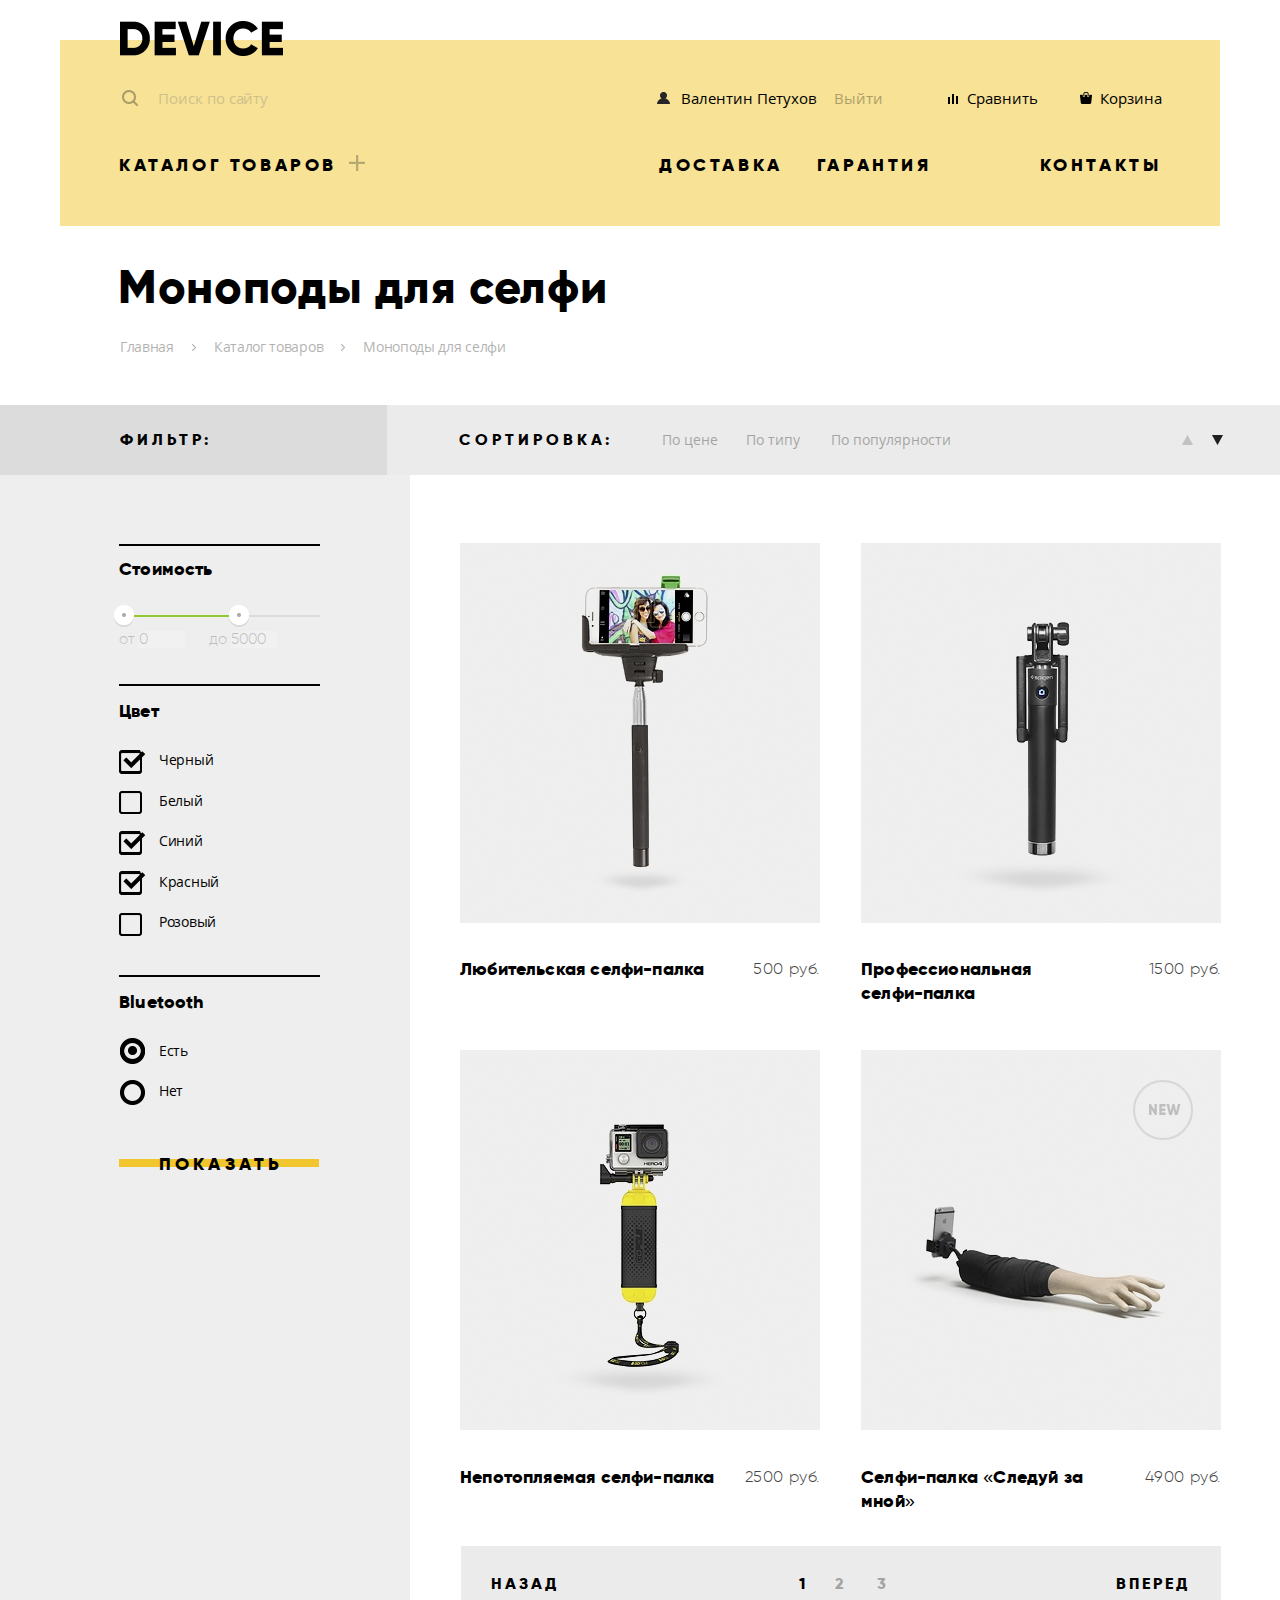
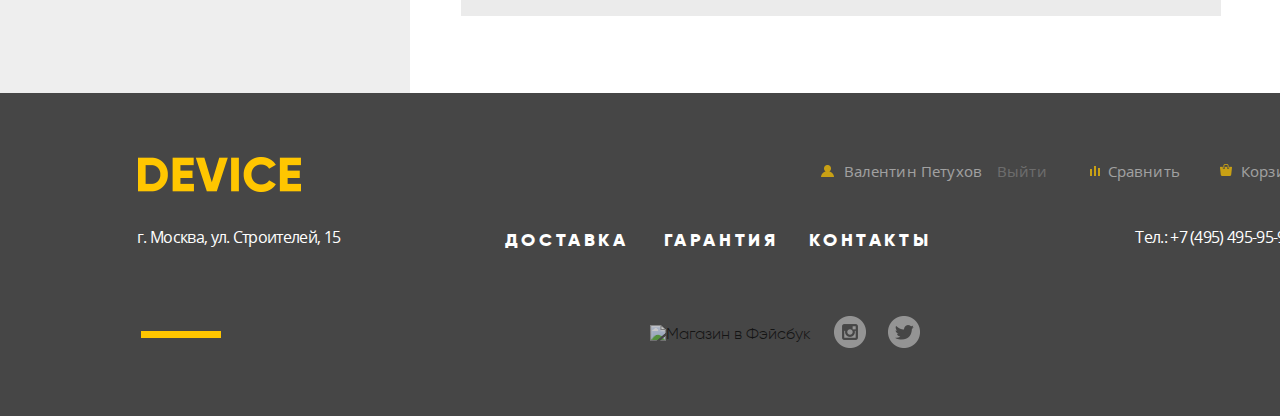
==== commit 1e5b79b1: "устранение замечаний" ====
--- a/catalog.html
+++ b/catalog.html
@@ -12,7 +12,7 @@
   <header class="main-header">
     <nav class="navigation footer-nav" aria-label="Содержимое сайта">
       <a href="index.html">
-        <img src="img/logo.svg" width="163" height="35" alt="Логотип магазина Девайс" class="logo-header">
+        <img src="img/logo.png" width="163" height="35" alt="Логотип магазина Девайс" class="logo-header">
       </a>
       <div class="wrap-1">
         <div class="search-div">
@@ -21,7 +21,7 @@
             <input type="submit" class="search-div-submit" value="Найти">
           </form>
         </div>
-        <ul class="act">
+        <ul class="act catalog-ul">
           <li>
             <button type="button" class="enter-header-catalog">Валентин Петухов</button>
           </li>
@@ -303,7 +303,7 @@
             <hr class="strip-footer-catalog">
           </li>
           <li class="socialnetwork facebook-div"><a href="">
-              <img src="img/FB.svg" width="32" height="32" alt="Магазин в Фэйсбук"></a>
+              <img src="img/fb.svg" width="32" height="32" alt="Магазин в Фэйсбук"></a>
           </li>
           <li class="socialnetwork instagram-div"><a href="">
               <img src="img/instagram.svg" width="32" height="32" alt="Магазин в Инстаграмм"></a>
--- a/css/style.css
+++ b/css/style.css
@@ -104,59 +104,56 @@
   display: inline-block;
 }
 
-/*утяжеление свойства специально*/
-button.basket-header {
-  margin-right: 59px;
+.basket-header {
+  margin-right: 60px;
   padding-left: 25px;
   position: relative;
 }
 
-button.basket-header::before {
+.basket-header::before {
   content: "";
   width: 12px;
   height: 12px;
   position: absolute;
-  top: 3px;
-  left: 4px;
-  background-image: url(../img/cart.svg);
+  top: 2px;
+  left: -20px;
+  background-image: url(../img/cart.png);
   background-repeat: no-repeat;
   background-position: 0 0;
 }
 
-/*утяжеление свойства специально*/
-button.compare-header {
-  margin-right: 37px;
+.compare-header {
+  margin-right: 61px;
   padding-left: 25px;
   position: relative;
 }
 
-button.compare-header::before {
+.compare-header::before {
   content: "";
   width: 10px;
   height: 10px;
   position: absolute;
   top: 4px;
-  left: 6px;
-  background-image: url(../img/compare.svg);
+  left: -19px;
+  background-image: url(../img/compare.png);
   background-repeat: no-repeat;
   background-position: 0 0;
 }
 
-/*утяжеление свойства специально*/
-button.enter-header {
-  margin-right: 211px;
+.enter-header {
+  margin-right: 236px;
   padding-left: 25px;
   position: relative;
 }
 
-button.enter-header::before {
+.enter-header::before {
   content: "";
   width: 13px;
   height: 12px;
   position: absolute;
   top: 2px;
-  left: -1px;
-  background-image: url(../img/user.svg);
+  left: -26px;
+  background-image: url(../img/user.png);
   background-repeat: no-repeat;
   background-position: 0 0;
 }
@@ -190,7 +187,6 @@
   font-family: "Open Sans", Arial, sans-serif;
   font-size: 15px;
   font-weight: 300;
-  /* line-height: 30px;*/
   letter-spacing: 0.15px;
   display: none;
   top: -23px;
@@ -326,13 +322,13 @@
   letter-spacing: 0.15px;
   position: absolute;
   width: 1160px;
-  min-height: 130px;
+  min-height: 145px;
   padding: 0 0 0 59px;
   margin: 0;
   display: none;
   flex-direction: row;
   justify-content: flex-start;
-  top: 170px;
+  top: 154px;
   background-color: #f7e296;
   z-index: 30;
 }
@@ -343,7 +339,7 @@
 
 .catalog-menu {
   display: flex;
-  margin-top: 59px;
+  margin-top: 41px;
 }
 
 .catalog-menu-catalog {
@@ -410,7 +406,7 @@
 }
 
 .wrap-3 {
-  margin-top: 65px;
+  margin-top: 71px;
   display: flex;
 }
 
@@ -428,7 +424,6 @@
   display: flex;
   position: relative;
   flex-wrap: wrap;
-  flex-direction: space-between;
   min-height: 481px;
   margin-left: auto;
   margin-right: auto;
@@ -483,7 +478,6 @@
   letter-spacing: 0.36px;
   min-width: 166px;
   min-height: 131px;
-  vertical-align: baseline;
   display: block;
   margin: -125px 0 0 330px;
 }
@@ -496,7 +490,6 @@
   letter-spacing: 0.36px;
   min-width: 166px;
   min-height: 131px;
-  vertical-align: baseline;
   display: block;
   margin: -123px 0 0 308px;
 }
@@ -509,7 +502,6 @@
   letter-spacing: 0.36px;
   min-width: 166px;
   min-height: 131px;
-  vertical-align: baseline;
   display: block;
   margin: -123px 0 0 308px;
 }
@@ -520,7 +512,7 @@
   font-size: 47px;
   line-height: 56px;
   letter-spacing: 0.55px;
-  margin-top: -86px;
+  margin-top: -85px;
   margin-bottom: 0px;
 }
 
@@ -536,7 +528,6 @@
 }
 
 .slaider3 h4 {
-  width: 258px;
   color: #000000;
   font-family: "Gilroy - Extra Bold", Arial, sans-serif;
   font-size: 47px;
@@ -554,12 +545,11 @@
   font-size: 15px;
   font-weight: 300;
   line-height: 30px;
-  letter-spacing: -0.1px;
+  letter-spacing: -0.15px;
   margin-bottom: 0px;
-  margin-top: 21px;
-  margin-left: -3px;
-  width: 484px;
-
+  margin-top: 19px;
+  margin-left: 0px;
+  width: 484px
 }
 
 .slaider3 p {
@@ -576,8 +566,8 @@
 }
 
 .slaider-a-div {
-  margin-top: 52px;
-  padding-left: 44px;
+  margin-top: 51px;
+  padding-left: 46px;
   padding-right: 43px;
   position: relative;
   cursor: pointer;
@@ -669,7 +659,7 @@
   flex-direction: row;
   margin-top: 9px;
   padding: 0;
-  margin-bottom: 121px;
+  margin-bottom: 112px;
 }
 
 .slaider-ul2-div li {
@@ -678,7 +668,7 @@
   font-size: 13px;
   font-weight: 300;
   line-height: 20px;
-  letter-spacing: -0.3px;
+  letter-spacing: -0.27px;
   margin-right: 81px;
 }
 
@@ -712,12 +702,12 @@
   display: flex;
   position: relative;
   flex-wrap: wrap;
-  flex-direction: space-around;
-  min-height: 419px;
+  min-height: 422px;
   margin-left: auto;
   margin-right: auto;
   width: 1160px;
   align-items: flex-start;
+  margin-top: -8px;
 }
 
 .gadget ul {
@@ -798,7 +788,6 @@
   min-height: 288px;
   margin-left: auto;
   margin-right: auto;
-
 }
 
 .common-wrap {
@@ -814,10 +803,8 @@
 }
 
 .common-div ul {
-  margin: 0;
-  padding: 0;
-  margin-left: 142px;
-  margin-top: -9px;
+  margin: -12px 0 0 144px;
+  padding: 0;
   z-index: 2;
 }
 
@@ -843,18 +830,17 @@
 }
 
 .strip-common {
-  width: 10px;
-  height: 322px;
+  width: 8px;
+  height: 320px;
   background-color: #000000;
   position: absolute;
-  top: -103px;
-  left: 416px;
+  top: -109px;
+  left: 419px;
   border: 0;
 }
 
 .common-div button {
   width: 160px;
-  color: #000000;
   font-family: "Gilroy - Extra Bold", Arial, sans-serif;
   font-size: 18px;
   font-weight: 400;
@@ -915,9 +901,8 @@
   display: flex;
   flex-direction: column;
   align-items: flex-start;
-  padding-left: 119px;
-  min-width: auto;
-  width: 1016px;
+  padding-left: 121px;
+  min-width: 1016px;
 }
 
 .details-text1,
@@ -940,7 +925,7 @@
   font-weight: 400;
   line-height: 48px;
   letter-spacing: 1.21px;
-  margin: -25px 0 0 0;
+  margin: -28px 0 0 0;
 }
 
 .details-text1 p {
@@ -952,7 +937,7 @@
   letter-spacing: -0.05px;
   margin: 32px 0 0 0;
   width: 440px;
-  padding-bottom: 151px;
+  padding-bottom: 144px;
 }
 
 .details-text2 p {
@@ -980,9 +965,9 @@
 }
 
 .details-text1 img {
-  margin-left: 119px;
-  position: absolute;
-  top: -14px;
+  margin-left: 118px;
+  position: absolute;
+  top: -16px;
 }
 
 .details-text2 img {
@@ -1001,7 +986,7 @@
   display: flex;
   flex-direction: row;
   width: 1160px;
-  min-height: 282px;
+  min-height: 291px;
   margin-left: auto;
   margin-right: auto;
 }
@@ -1013,7 +998,7 @@
 }
 
 .manufacturers-div li {
-  margin-top: 96px;
+  margin-top: 93px;
   margin-right: 39px;
 }
 
@@ -1055,14 +1040,14 @@
   display: flex;
   margin-right: auto;
   margin-left: auto;
-  min-height: 662px;
+  min-height: 627px;
   width: 1160px;
 }
 
 .about1-div {
   position: relative;
   width: 462px;
-  margin-right: 138px;
+  margin-right: 137px;
 }
 
 .about2-div {
@@ -1073,7 +1058,7 @@
   width: 80px;
   height: 7px;
   background-color: #000000;
-  margin: 0 auto 0 0;
+  margin: -5px auto 0 0;
   border: 0;
 }
 
@@ -1083,23 +1068,27 @@
   font-size: 47px;
   line-height: 48px;
   letter-spacing: 0.21px;
-  margin: 41px 0 0 -2px;
-}
-
-.about p {
+  margin: 46px 0 0 -2px;
+}
+
+.p1-about {
   color: #464646;
   font-family: "Open Sans", Arial, sans-serif;
   font-size: 15px;
   font-weight: 300;
   line-height: 30px;
   margin: 43px 0 0 -2px;
-  letter-spacing: -0.2px;
-}
-
-/*не трогать разметка ломается*/
-p.p-about {
-  margin-top: 30px;
-  letter-spacing: -0.5px;
+  letter-spacing: -0.17px;
+}
+
+.p2-about {
+  color: #464646;
+  font-family: "Open Sans", Arial, sans-serif;
+  font-size: 15px;
+  font-weight: 300;
+  line-height: 30px;
+  margin: 30px 0 0 -2px;
+  letter-spacing: -0.47px;
 }
 
 .about li {
@@ -1125,7 +1114,7 @@
 }
 
 .about ul {
-  margin: 67px 0 0 -30px;
+  margin: 66px 0 0 -30px;
 }
 
 .about button {
@@ -1150,7 +1139,7 @@
 }
 
 .about1-div section {
-  min-height: 720px;
+  min-height: 656px;
 }
 
 .about2-div button {
@@ -1164,7 +1153,7 @@
 .about1-div div,
 .about2-div div {
   position: relative;
-  margin-bottom: 110px;
+  margin-bottom: 46px;
 }
 
 .about-content {
@@ -1191,7 +1180,6 @@
 .about2-div button:active {
   opacity: 0.3;
   outline: none;
-
 }
 
 .footer {
@@ -1213,7 +1201,7 @@
 
 .footer1-div {
   display: flex;
-  margin-top: 55px;
+  margin-top: 53px;
   align-items: center;
   width: 100%;
   justify-content: flex-start;
@@ -1229,7 +1217,7 @@
 }
 
 .footer1-div-img {
-  margin-left: 100px;
+  margin-left: 139px;
   margin-top: 12px;
 }
 
@@ -1273,7 +1261,7 @@
   width: 13px;
   height: 12px;
   position: absolute;
-  top: 10px;
+  top: 12px;
   left: -25px;
   background-image: url(../img/user_n.png);
   background-repeat: no-repeat;
@@ -1285,8 +1273,8 @@
   width: 10px;
   height: 10px;
   position: absolute;
-  top: 11px;
-  left: -20px;
+  top: 14px;
+  left: -19px;
   background-image: url(../img/compare_n.png);
   background-repeat: no-repeat;
   background-position: 0 0;
@@ -1297,7 +1285,7 @@
   width: 12px;
   height: 12px;
   position: absolute;
-  top: 10px;
+  top: 11px;
   left: -20px;
   background-image: url(../img/cart_n.png);
   background-repeat: no-repeat;
@@ -1307,7 +1295,7 @@
 .footer2-div {
   display: flex;
   flex-wrap: wrap;
-  margin: 25px 0 0 0;
+  margin: 28px 0 0 0;
   padding: 0;
   justify-content: flex-start;
   align-items: center;
@@ -1316,7 +1304,7 @@
 .footer2-div ul {
   display: flex;
   flex-wrap: wrap;
-  margin: 8px 0 0 0;
+  margin: 6px 0 0 -2px;
   width: 594px;
   justify-content: flex-end;
 }
@@ -1330,7 +1318,7 @@
 }
 
 .footer2-div li:nth-child(1) {
-  margin-right: 36px;
+  margin-right: 34px;
 }
 
 .city-div p,
@@ -1345,19 +1333,18 @@
 }
 
 .city-div {
-  margin-left: 97px;
+  margin-left: 137px;
 }
 
 .phone-div {
-  margin-left: 201px;
-  margin-top: -2px;
+  margin-left: 203px;
 }
 
 .footer3-div {
   display: flex;
   flex-wrap: wrap;
   flex-direction: row;
-  margin: 61px 0 0 0;
+  margin: 62px 0 0 0;
   padding: 0;
   justify-content: flex-start;
   align-items: center;
@@ -1368,7 +1355,7 @@
   height: 7px;
   background-color: #ffc600;
   border: 0;
-  margin: 0 0 0 98px;
+  margin: 0 0 0 140px;
 }
 
 .footer3-div ul {
@@ -1382,7 +1369,7 @@
 }
 
 .footer3-div li:nth-child(2) {
-  margin-left: 429px;
+  margin-left: 428px;
 }
 
 .footer3-div li:nth-child(3) {
@@ -1562,8 +1549,6 @@
   display: none;
 }
 
-
-
 .popup {
   display: flex;
   width: 960px;
@@ -1573,7 +1558,6 @@
   flex-direction: column;
   padding-left: 100px;
   box-shadow: 0 10px 20px rgba(4, 6, 6, 0.2);
-
 }
 
 .popup-close {
@@ -1748,9 +1732,8 @@
   min-height: 186px;
 }
 
-/*утяжеление свойства*/
-button.footer-compare {
-  margin-right: 36px;
+.footer-compare {
+  margin-right: 37px;
 }
 
 .exit {
@@ -1758,8 +1741,23 @@
   opacity: 0.3;
 }
 
-/*утяжеление свойства*/
-button.enter-header-catalog {
+.act.catalog-ul li:nth-child(1) {
+  margin-right: -2px;
+}
+
+.act.catalog-ul li:nth-child(2) {
+  margin-right: 27px;
+}
+
+.act.catalog-ul li:nth-child(3) {
+  margin-right: 25px;
+}
+
+.act.catalog-ul li:nth-child(4) {
+  margin-right: -2px;
+}
+
+.enter-header-catalog {
   margin-right: 19px;
   padding-left: 30px;
   position: relative;
@@ -1770,9 +1768,9 @@
   width: 13px;
   height: 12px;
   position: absolute;
-  top: 1px;
-  left: 6px;
-  background-image: url(../img/user.svg);
+  top: 2px;
+  left: -24px;
+  background-image: url(../img/user.png);
   background-repeat: no-repeat;
   background-position: 0 0;
 }
@@ -1783,8 +1781,8 @@
   width: 1160px;
   margin-left: auto;
   margin-right: auto;
-  padding-left: 60px;
-  margin-top: 36px;
+  padding-left: 58px;
+  margin-top: 37px;
   flex-wrap: wrap;
 }
 
@@ -1815,7 +1813,7 @@
   font-size: 14px;
   font-weight: 300;
   line-height: 24px;
-  letter-spacing: -0.3px;
+  letter-spacing: -0.31px;
   padding-left: 0;
   display: flex;
 }
@@ -1830,8 +1828,8 @@
   width: 4px;
   height: 7px;
   position: absolute;
-  right: -21px;
-  top: 8px;
+  right: -22px;
+  top: 9px;
   background-image: url(../img/catalog/galka.svg);
   background-repeat: no-repeat;
   background-position: 0 0;
@@ -1883,7 +1881,7 @@
   justify-content: space-between;
   width: 1160px;
   margin: auto auto;
-  padding-left: 57px;
+  padding-left: 60px;
 }
 
 .wrap-filter-h2 {
@@ -1918,7 +1916,7 @@
 
 .cost {
   background-color: #eeeeee;
-  padding-left: 37px;
+  padding-left: 39px;
   padding-right: 68px;
 }
 
@@ -1962,7 +1960,7 @@
   font-family: "Open Sans", Arial, sans-serif;
   font-size: 14px;
   font-weight: 300;
-  line-height: 40px;
+  line-height: 40.5px;
   letter-spacing: -0.3px;
   margin-left: 40px;
   margin-bottom: 20px;
@@ -1983,8 +1981,8 @@
   background-image: url(../img/catalog/checkbox-off.svg);
   background-repeat: no-repeat;
   background-position: 0 0;
-  left: -38px;
-  bottom: 9px;
+  left: -40px;
+  bottom: 7px;
 }
 
 .filter-input-checkbox:checked+label::after {
@@ -1995,8 +1993,8 @@
   background-image: url(../img/catalog/checkbox-on.svg);
   background-repeat: no-repeat;
   background-position: 0 0;
-  left: -38px;
-  bottom: 9px;
+  left: -40px;
+  bottom: 8px;
 }
 
 .filter-input-checkbox:checked+label::after:hover,
@@ -2043,8 +2041,8 @@
   font-weight: 400;
   line-height: 24px;
   letter-spacing: 0.18px;
-  margin-top: 12px;
-  margin-bottom: 18px;
+  margin-top: 13px;
+  margin-bottom: 17px;
 }
 
 .color button {
@@ -2161,7 +2159,7 @@
   min-height: 70px;
   background-color: #ebebeb;
   align-items: center;
-  margin-left: 177px;
+  margin-left: 175px;
 }
 
 .sort-wrap {
@@ -2265,8 +2263,8 @@
 .selfi {
   min-width: 927px;
   min-height: 1070px;
-  padding-top: 70px;
-  padding-left: 73px;
+  padding-top: 68px;
+  padding-left: 72px;
   position: relative;
 }
 
@@ -2280,7 +2278,7 @@
 
 /*.selfi li:nth-child(1),*/
 .selfi li:nth-child(2n+1) {
-  margin-right: 38px;
+  margin-right: 41px;
   margin-bottom: 44px;
 }
 
@@ -2304,10 +2302,10 @@
   font-size: 16px;
   font-weight: 300;
   line-height: 24px;
-  letter-spacing: 0.16px;
+  letter-spacing: 0.6px;
   display: flex;
   justify-content: space-between;
-  margin-top: 29px;
+  margin-top: 30px;
   margin-bottom: 1px;
 }
 
@@ -2340,8 +2338,8 @@
   background-repeat: no-repeat;
   width: 60px;
   height: 61px;
-  top: 29px;
-  right: 25px;
+  top: 30px;
+  right: 28px;
 }
 
 .selfi-wrap {
@@ -2446,8 +2444,8 @@
   background-color: #ebebeb;
   width: 760px;
   align-items: center;
-  margin-left: 74px;
-  margin-top: -10px;
+  margin-left: 73px;
+  margin-top: -12px;
 }
 
 .pages ul {
@@ -2463,8 +2461,7 @@
   font-weight: 400;
   line-height: 24px;
   text-transform: uppercase;
-  letter-spacing: 2.91px;
-
+  letter-spacing: 3.1px;
 }
 
 .pages li input {
@@ -2527,7 +2524,7 @@
 }
 
 .pages li:nth-child(5) {
-  margin-left: 194px;
+  margin-left: 191px;
 }
 
 .disable {
@@ -2540,7 +2537,7 @@
   align-items: center;
   width: 100%;
   justify-content: flex-start;
-  margin-left: -15px;
+  margin-left: -18px;
 }
 
 .footer1-div-catalog ul {
@@ -2553,21 +2550,21 @@
 }
 
 .footer1-div-catalog img {
-  margin-left: 140px;
+  margin-left: 156px;
 }
 
 .footer1-div-catalog li {
-  margin: 0px;
-  padding: 0px;
+  margin: 0;
+  padding: 0;
 }
 
 .footer1-div-catalog button {
-  margin: 0px;
-  padding: 0px;
+  margin: 0;
+  padding: 0;
 }
 
 .footer1-div-catalog li:nth-child(4) {
-  margin-right: 122px;
+  margin-right: 118px;
   padding-left: 25px;
   position: relative;
 }
@@ -2579,7 +2576,7 @@
   position: absolute;
   top: 11px;
   left: 4px;
-  background-image: url(../img/catalog/cart.png);
+  background-image: url(../img/cart_n.png);
   background-repeat: no-repeat;
   background-position: 0 0;
 }
@@ -2597,7 +2594,7 @@
   position: absolute;
   top: 13px;
   left: 7px;
-  background-image: url(../img/catalog/compare.png);
+  background-image: url(../img/compare_n.png);
   background-repeat: no-repeat;
   background-position: 0 0;
 }
@@ -2608,7 +2605,7 @@
 }
 
 .footer1-div-catalog li:nth-child(1) {
-  margin-right: 16px;
+  margin-right: 15px;
   padding-left: 22px;
   position: relative;
 }
@@ -2619,8 +2616,8 @@
   height: 12px;
   position: absolute;
   top: 12px;
-  left: 0px;
-  background-image: url(../img/catalog/user.png);
+  left: -1px;
+  background-image: url(../img/user_n.png);
   background-repeat: no-repeat;
   background-position: 0 0;
 }
@@ -2640,7 +2637,7 @@
 .footer2-div-catalog {
   display: flex;
   flex-wrap: wrap;
-  margin: 25px 0 0 -15px;
+  margin: 26px 0 0 -2px;
   padding: 0;
   justify-content: flex-start;
   align-items: center;
@@ -2658,39 +2655,39 @@
   font-size: 16px;
   font-weight: 300;
   line-height: 30px;
-  letter-spacing: -0.7px;
+  letter-spacing: -0.68px;
 }
 
 .footer2-div-catalog ul {
   display: flex;
   flex-wrap: wrap;
-  margin: 8px 0 0 0;
+  margin: 6px 0 0 0;
   width: 594px;
   justify-content: flex-end;
 }
 
 .footer2-div-catalog li:nth-child(1) {
-  margin-right: 36px;
+  margin-right: 35px;
 }
 
 .footer2-div-catalog li:nth-child(2) {
-  margin-right: 33px;
+  margin-right: 31px;
 }
 
 .footer2-div-catalog li:nth-child(3) {
-  margin-right: -1px;
+  margin-right: 3px;
 }
 
 .phone-div-catalog {
   margin-left: 201px;
-  margin-top: -2px;
+  margin-top: -1px;
 }
 
 .footer3-div-catalog {
   display: flex;
   flex-wrap: wrap;
   flex-direction: row;
-  margin: 61px 0 0 -13px;
+  margin: 62px 0 0 0;
   padding: 0;
   justify-content: flex-start;
   align-items: center;
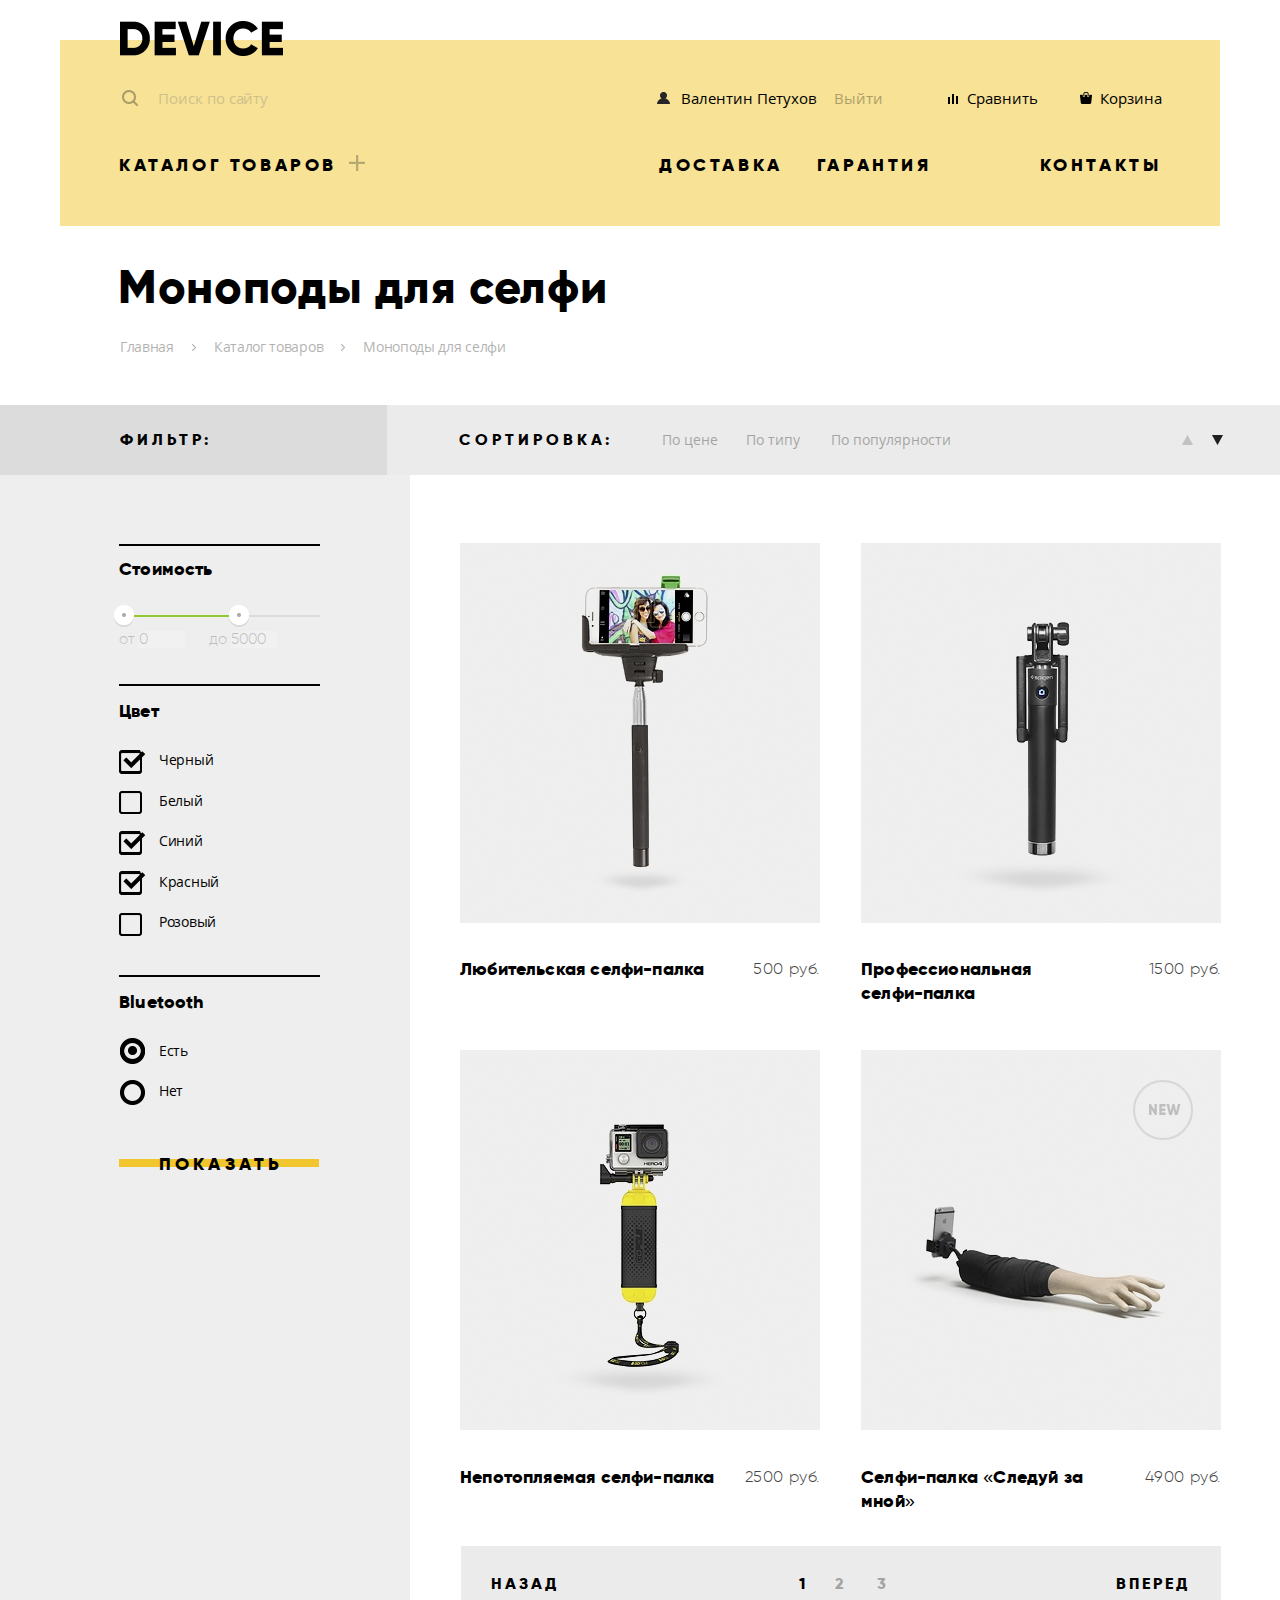
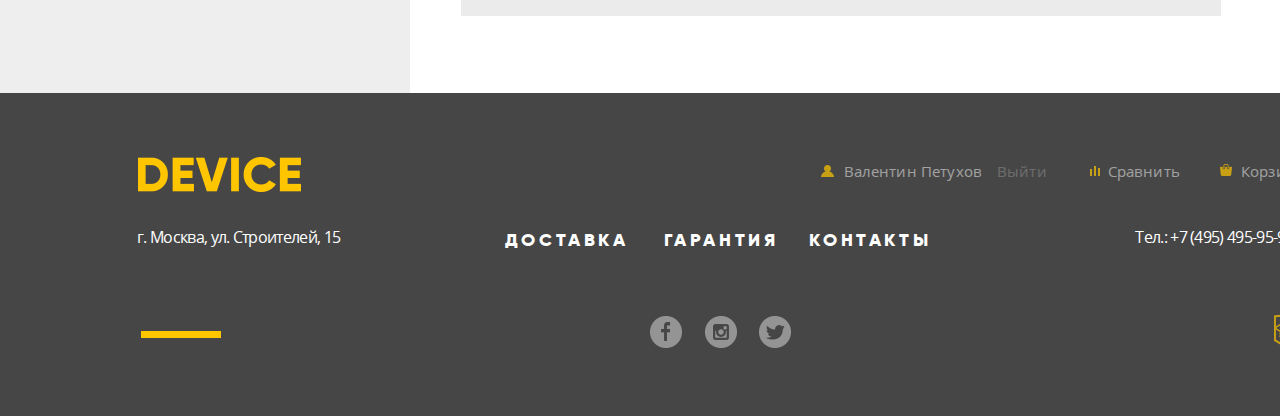
==== commit 470f21be: "1 картинка регистр не меняла" ====
--- a/catalog.html
+++ b/catalog.html
@@ -303,7 +303,7 @@
             <hr class="strip-footer-catalog">
           </li>
           <li class="socialnetwork facebook-div"><a href="">
-              <img src="img/fb.svg" width="32" height="32" alt="Магазин в Фэйсбук"></a>
+              <img src="img/facebook.svg" width="32" height="32" alt="Магазин в Фэйсбук"></a>
           </li>
           <li class="socialnetwork instagram-div"><a href="">
               <img src="img/instagram.svg" width="32" height="32" alt="Магазин в Инстаграмм"></a>
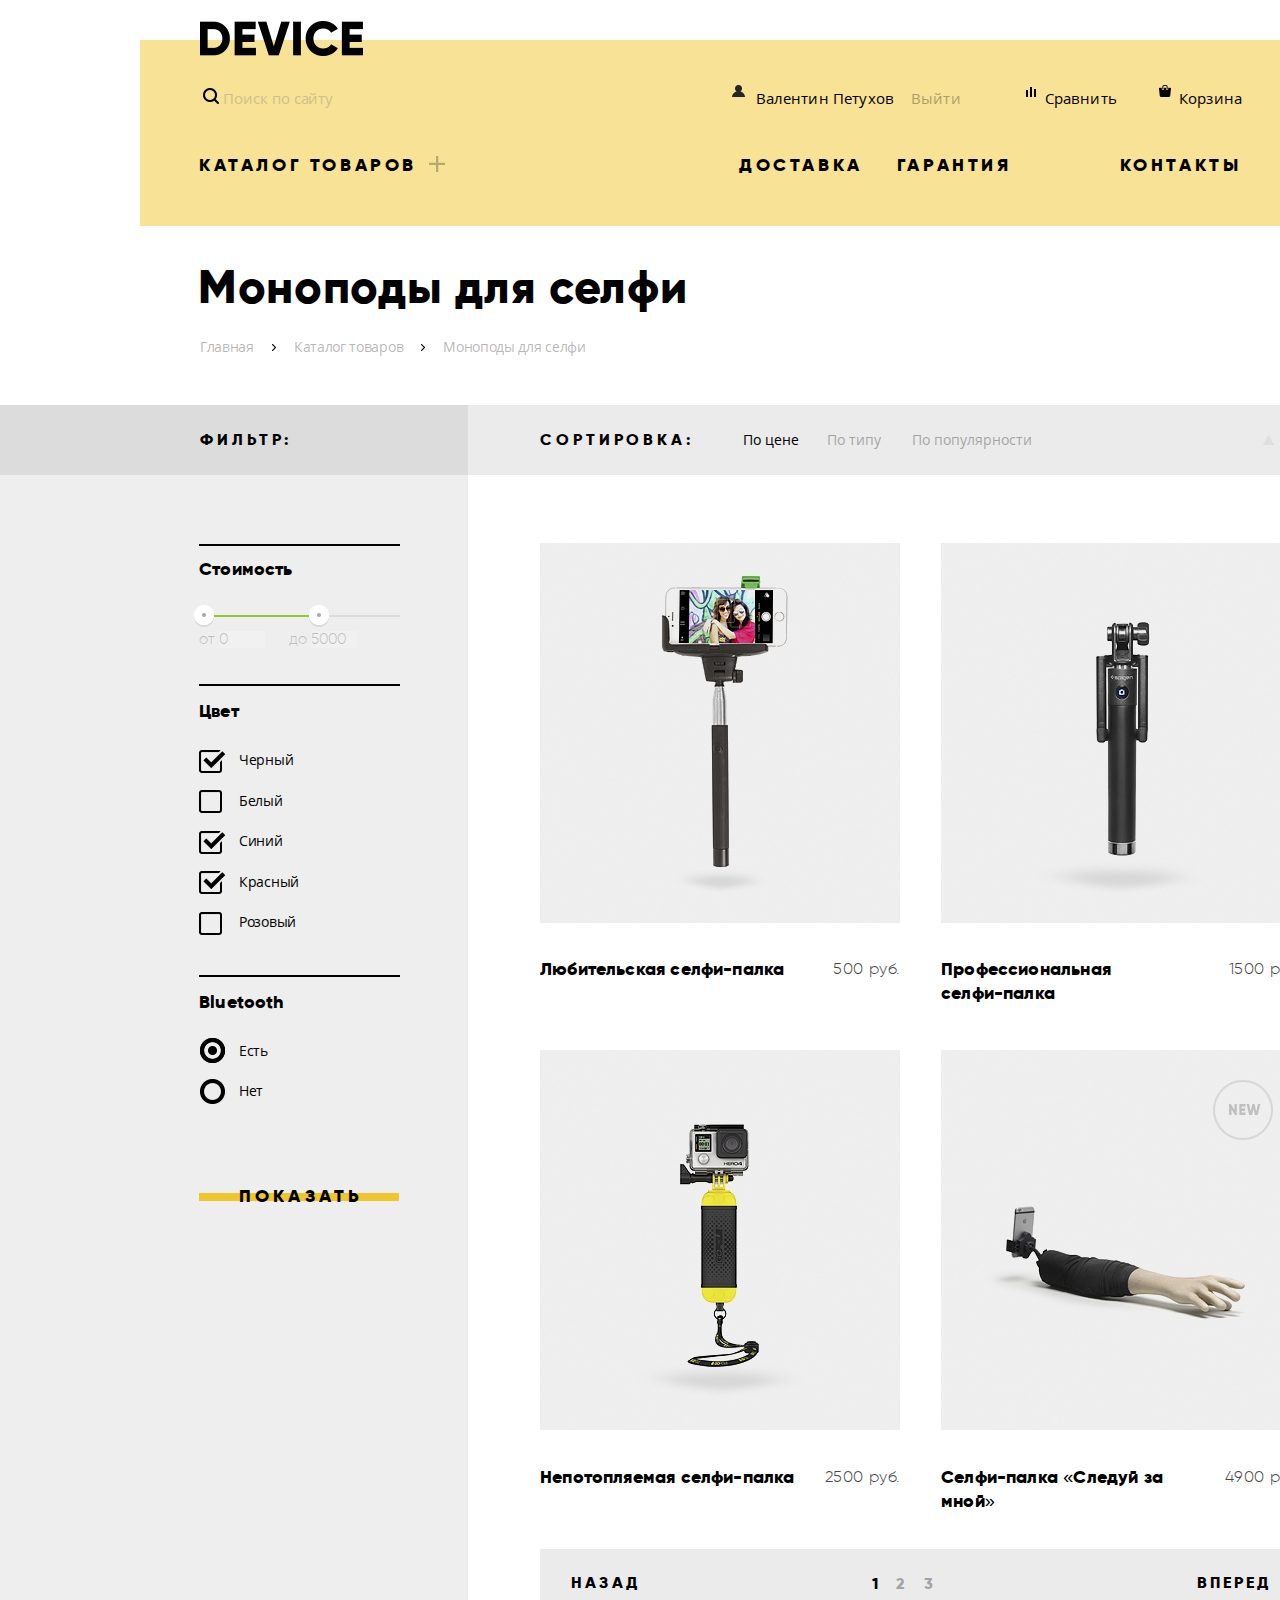
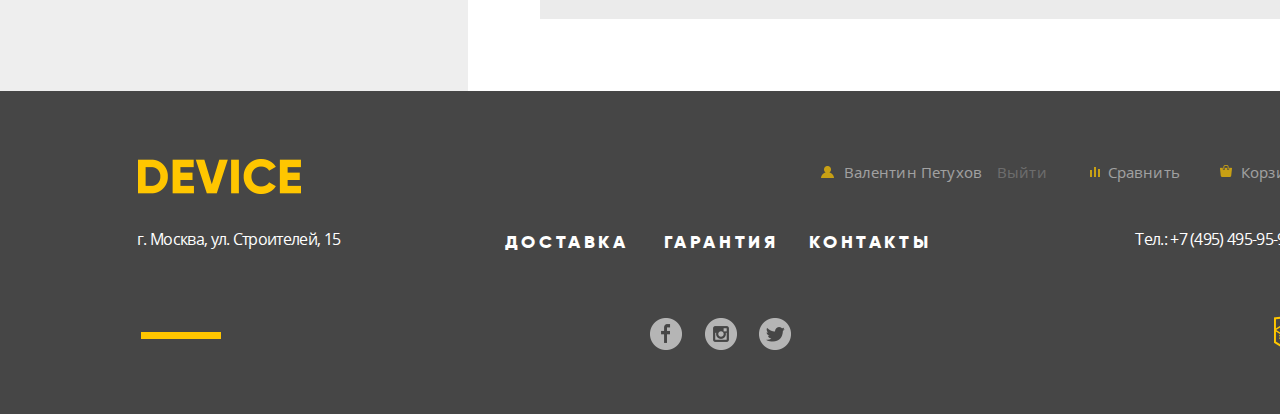
==== commit 0ec808ed: "final 1.0" ====
--- a/catalog.html
+++ b/catalog.html
@@ -23,22 +23,22 @@
         </div>
         <ul class="act catalog-ul">
           <li>
-            <button type="button" class="enter-header-catalog">Валентин Петухов</button>
-          </li>
-          <li>
-            <button type="button" class="exit">Выйти</button>
-          </li>
-          <li>
-            <button type="button" class="compare-header footer-compare">Сравнить</button>
-          </li>
-          <li>
-            <button type="button" class="basket-header">Корзина</button>
+            <a href="" class="enter-header-catalog">Валентин Петухов</a>
+          </li>
+          <li>
+            <a href="" class="exit">Выйти</a>
+          </li>
+          <li>
+            <a href="" class="compare-header footer-compare">Сравнить</a>
+          </li>
+          <li>
+            <a href="" class="basket-header">Корзина</a>
           </li>
         </ul>
       </div>
       <div class="catalog-menu-catalog">
         <div class="catalog-wrap-a">
-          <button type="button" class="catalog-button">Каталог товаров</button>
+          <a href="" class="catalog-button">Каталог товаров</a>
           <div class="catalog-wrap">
             <div class="catalog-item" aria-label="Каталог товаров">
               <div class="catalog-item-div1">
@@ -84,12 +84,11 @@
         <div class="sort">
           <h2>Сортировка:</h2>
           <ul>
-            <li><input type="button" value="По цене" aria-label="сортировка по цене" class="selected"></li>
-            <li><input type="button" value="По типу" aria-label="сортировка по типу"></li>
-            <li><input type="button" value="По популярности" aria-label=" сортировка по популярности"></li>
-            <li><input type="button" value=" " aria-label="сортировка по возрастанию"></li>
-            <li class="selected"><input type="button" value=" " aria-label="сортировка по убыванию" class="selected">
-            </li>
+            <li><a href="" class="selected">По цене</a></li>
+            <li><a href="">По типу</a></li>
+            <li><a href="">По популярности</a></li>
+            <li><a href="" aria-label="сортировка по возрастанию" class="a-opacity"></a></li>
+            <li class="selected"><a href="" class="a-opacity-two selected"></a></li>
           </ul>
         </div>
       </div>
@@ -156,7 +155,6 @@
                     <li>
                       <div class="wrap-button">
                         <button type="submit">Показать</button>
-                        <div class="strip-button-filter"></div>
                       </div>
                     </li>
                   </ul>
@@ -246,11 +244,11 @@
             <h2 class="visually-hidden">Кнопки выбора страниц с товаром</h2>
             <div class="pages">
               <ul>
-                <li><input type="button" value="Назад"></li>
-                <li><input type="button" value="1"></li>
-                <li><input class="disable" type="button" value="2"></li>
-                <li><input class="disable" type="button" value="3"></li>
-                <li><input type="button" value="Вперед"></li>
+                <li><a href="">Назад</a></li>
+                <li><a href="">1</a></li>
+                <li><a href="" class="disable">2</a></li>
+                <li><a href="" class="disable">3</a></li>
+                <li><a href="">Вперед</a></li>
               </ul>
             </div>
           </section>
@@ -265,17 +263,10 @@
           <img class="footer1-div-img" src="img/logo-yellow.png" width="163" height="35" alt="Логотип магазина Девайс">
         </a>
         <ul class="act-footer">
-          <li><button type="button">Валентин Петухов</button>
-          </li>
-          <li>
-            <button type="button">Выйти</button>
-          </li>
-          <li>
-            <button type="button">Сравнить</button>
-          </li>
-          <li>
-            <button type="button">Корзина</button>
-          </li>
+          <li><a href="">Валентин Петухов</a></li>
+          <li><a href="">Выйти</a></li>
+          <li><a href="">Сравнить</a></li>
+          <li><a href="">Корзина</a></li>
         </ul>
       </div>
       <div class="footer2-div-catalog">
--- a/css/style.css
+++ b/css/style.css
@@ -1,4 +1,3 @@
-/*Глобальные правила*/
 @font-face {
   font-family: "Gilroy - Extra Bold";
   src: url("../fonts/gilroyextrabold.woff2") format('woff2'),
@@ -39,7 +38,8 @@
   margin: 0;
   padding: 0;
   background-color: #ffffff;
-  font-family: "Gilroy", Arial, sans-serif;
+  font-family: "Gilroy", "Arial", sans-serif;
+  min-width: 1440px;
 }
 
 img {
@@ -97,11 +97,12 @@
   justify-content: flex-end;
 }
 
-.act button,
+.act a,
 .catalog a {
   vertical-align: baseline;
   padding: 0;
   display: inline-block;
+  vertical-align: baseline;
 }
 
 .basket-header {
@@ -184,13 +185,12 @@
   padding: 0px;
   background-color: transparent;
   vertical-align: bottom;
-  font-family: "Open Sans", Arial, sans-serif;
+  font-family: "Open Sans", "Arial", sans-serif;
   font-size: 15px;
   font-weight: 300;
   letter-spacing: 0.15px;
   display: none;
-  top: -23px;
-  border-bottom: 1px solid #000000;
+  top: -18px;
   position: absolute;
   right: 12px;
 }
@@ -208,7 +208,7 @@
 .search {
   opacity: 0.3;
   color: #000000;
-  font-family: "Open Sans", Arial, sans-serif;
+  font-family: "Open Sans", "Arial", sans-serif;
   font-size: 15px;
   font-weight: 300;
   line-height: 28px;
@@ -216,13 +216,20 @@
   border: none;
   background-color: transparent;
   position: relative;
-  background-image: url("../img/search.svg");
+  padding-left: 25px;
+  outline: none;
+}
+
+.input-search::before {
+  content: "";
+  width: 16px;
+  height: 16px;
+  position: absolute;
+  top: 5px;
+  left: 5px;
+  background-image: url(../img/search.svg);
   background-repeat: no-repeat;
-  background-position: 4px;
-  outline: none;
-  padding-left: 40px;
-  height: 26px;
-  padding-bottom: 0px;
+  background-position: 0 0;
 }
 
 .input-search {
@@ -241,18 +248,19 @@
 .input-search>.search:focus+.search-div-submit,
 .input-search:active>.search-div-submit {
   display: inline-block;
+  vertical-align: baseline;
 }
 
 .act {
   color: #000000;
-  font-family: "Open Sans", Arial, sans-serif;
+  font-family: "Open Sans", "Arial", sans-serif;
   font-size: 15px;
   font-weight: 300;
   line-height: 30px;
   letter-spacing: 0.15px;
 }
 
-.act button {
+.act a {
   border: none;
   background-color: transparent;
   cursor: pointer;
@@ -262,7 +270,7 @@
 .catalog,
 .catalog-button {
   color: #000000;
-  font-family: "Gilroy - Extra Bold", Arial, sans-serif;
+  font-family: "Gilroy - Extra Bold", "Arial", sans-serif;
   font-size: 18px;
   font-weight: 400;
   line-height: 24px;
@@ -275,8 +283,8 @@
   padding: 0;
 }
 
-.act button:hover,
-.act button:focus,
+.act a:hover,
+.act a:focus,
 .catalog li :hover,
 .catalog li :focus,
 .catalog-item a:hover,
@@ -286,7 +294,7 @@
   opacity: 0.6;
 }
 
-.act button:active,
+.act a:active,
 .catalog li :active,
 .catalog-item a:active,
 .catalog-button:active {
@@ -315,7 +323,7 @@
 
 .catalog-wrap {
   color: #000000;
-  font-family: "Open Sans", Arial, sans-serif;
+  font-family: "Open Sans", "Arial", sans-serif;
   font-size: 15px;
   font-weight: 300;
   line-height: 36px;
@@ -418,6 +426,39 @@
   margin: 0 0 0 600px;
 }
 
+.section-slaider {
+  position: relative;
+  width: 1160px;
+  margin-right: auto;
+  margin-left: auto;
+}
+
+.switch-slaider {
+  width: 90px;
+  min-height: 12px;
+  position: absolute;
+  top: 213px;
+  right: 128px;
+}
+
+.switch-slaider label {
+  display: inline-block;
+  vertical-align: baseline;
+  width: 12px;
+  height: 12px;
+  background-image: url(/img/slider-button-empty.svg);
+}
+
+.switch-slaider label:nth-child(1) {
+  background-image: url(/img/slider-button.svg);
+  background-repeat: no-repeat;
+  margin-right: 15px;
+}
+
+.switch-slaider label:nth-child(2) {
+  margin-right: 15px;
+}
+
 .slaider,
 .slaider2,
 .slaider3 {
@@ -472,7 +513,7 @@
 
 .slaider h3 {
   color: white;
-  font-family: "Gilroy - Extra Bold", Arial, sans-serif;
+  font-family: "Gilroy - Extra Bold", "Arial", sans-serif;
   font-size: 179px;
   line-height: 179.2px;
   letter-spacing: 0.36px;
@@ -484,7 +525,7 @@
 
 .slaider2 h3 {
   color: white;
-  font-family: "Gilroy - Extra Bold", Arial, sans-serif;
+  font-family: "Gilroy - Extra Bold", "Arial", sans-serif;
   font-size: 179px;
   line-height: 179.2px;
   letter-spacing: 0.36px;
@@ -496,7 +537,7 @@
 
 .slaider3 h3 {
   color: white;
-  font-family: "Gilroy - Extra Bold", Arial, sans-serif;
+  font-family: "Gilroy - Extra Bold", "Arial", sans-serif;
   font-size: 179px;
   line-height: 179.2px;
   letter-spacing: 0.36px;
@@ -508,7 +549,7 @@
 
 .slaider h4 {
   color: #000000;
-  font-family: "Gilroy - Extra Bold", Arial, sans-serif;
+  font-family: "Gilroy - Extra Bold", "Arial", sans-serif;
   font-size: 47px;
   line-height: 56px;
   letter-spacing: 0.55px;
@@ -519,7 +560,7 @@
 .slaider2 h4 {
   width: 258px;
   color: #000000;
-  font-family: "Gilroy - Extra Bold", Arial, sans-serif;
+  font-family: "Gilroy - Extra Bold", "Arial", sans-serif;
   font-size: 47px;
   line-height: 56px;
   letter-spacing: 0.17px;
@@ -529,7 +570,7 @@
 
 .slaider3 h4 {
   color: #000000;
-  font-family: "Gilroy - Extra Bold", Arial, sans-serif;
+  font-family: "Gilroy - Extra Bold", "Arial", sans-serif;
   font-size: 47px;
   line-height: 56px;
   letter-spacing: 0.17px;
@@ -541,7 +582,7 @@
 .slaider p,
 .slaider2 p {
   color: #464646;
-  font-family: "Open Sans", Arial, sans-serif;
+  font-family: "Open Sans", "Arial", sans-serif;
   font-size: 15px;
   font-weight: 300;
   line-height: 30px;
@@ -554,7 +595,7 @@
 
 .slaider3 p {
   color: #464646;
-  font-family: "Open Sans", Arial, sans-serif;
+  font-family: "Open Sans", "Arial", sans-serif;
   font-size: 15px;
   font-weight: 300;
   line-height: 30px;
@@ -571,11 +612,13 @@
   padding-right: 43px;
   position: relative;
   cursor: pointer;
+  display: inline-block;
+  vertical-align: baseline;
 }
 
 .slaider-a-div a {
   color: #000000;
-  font-family: "Gilroy - Extra Bold", Arial, sans-serif;
+  font-family: "Gilroy - Extra Bold", "Arial", sans-serif;
   font-size: 18px;
   font-weight: 400;
   line-height: 24px;
@@ -587,25 +630,26 @@
   margin-left: -3px;
 }
 
-.slaider-content {
+.slaider-a-div a::before {
+  content: "";
   position: absolute;
   width: 220px;
   height: 8px;
   background-color: #f0c52e;
-  left: 0px;
   top: 7px;
   z-index: -1;
   transition: 0.3s;
-}
-
-.slaider-a-div a:hover+.slaider-content,
-.slaider-a-div a:hover+.slaider-content {
+  margin-left: -38px;
+}
+
+.slaider-a-div a:hover::before,
+.slaider-a-div a:hover::before {
   height: 40px;
   top: -10px;
 }
 
 .slaider-a-div a:active {
-  opacity: 0.3;
+  color: rgba(0, 0, 0, 0.3);
 }
 
 .slaider-ul1-div>ul {
@@ -619,7 +663,7 @@
 
 .slaider-ul1-div li {
   color: #000000;
-  font-family: "Gilroy", Arial, sans-serif;
+  font-family: "Gilroy", "Arial", sans-serif;
   font-size: 36px;
   font-weight: 300;
   line-height: 48px;
@@ -642,7 +686,7 @@
 
 .slaider3-ul1-div li {
   color: #000000;
-  font-family: "Gilroy", Arial, sans-serif;
+  font-family: "Gilroy", "Arial", sans-serif;
   font-size: 36px;
   font-weight: 300;
   line-height: 48px;
@@ -664,7 +708,7 @@
 
 .slaider-ul2-div li {
   color: #464646;
-  font-family: "Open Sans", Arial, sans-serif;
+  font-family: "Open Sans", "Arial", sans-serif;
   font-size: 13px;
   font-weight: 300;
   line-height: 20px;
@@ -686,7 +730,7 @@
 
 .slaider3-ul2-div li {
   color: #464646;
-  font-family: "Open Sans", Arial, sans-serif;
+  font-family: "Open Sans", "Arial", sans-serif;
   font-size: 13px;
   font-weight: 300;
   line-height: 20px;
@@ -719,7 +763,7 @@
 
 .gadget li {
   color: #000000;
-  font-family: "Gilroy - Extra Bold", Arial, sans-serif;
+  font-family: "Gilroy - Extra Bold", "Arial", sans-serif;
   font-size: 18px;
   font-weight: 400;
   line-height: 24px;
@@ -728,10 +772,6 @@
   min-width: 160px;
 }
 
-.gadget li:nth-child(6) {
-  margin-right: 0px;
-}
-
 .gadget img {
   width: 160px;
   height: 160px;
@@ -741,7 +781,7 @@
 
 .gadget a {
   color: #000000;
-  font-family: "Gilroy - Extra Bold", Arial, sans-serif;
+  font-family: "Gilroy - Extra Bold", "Arial", sans-serif;
   font-size: 18px;
   font-weight: 400;
   line-height: 24px;
@@ -810,7 +850,7 @@
 
 .common-div li {
   color: #000000;
-  font-family: "Gilroy - Extra Bold", Arial, sans-serif;
+  font-family: "Gilroy - Extra Bold", "Arial", sans-serif;
   font-size: 18px;
   font-weight: 400;
   line-height: 24px;
@@ -841,7 +881,7 @@
 
 .common-div button {
   width: 160px;
-  font-family: "Gilroy - Extra Bold", Arial, sans-serif;
+  font-family: "Gilroy - Extra Bold", "Arial", sans-serif;
   font-size: 18px;
   font-weight: 400;
   line-height: 24px;
@@ -920,7 +960,7 @@
 .details-text2 h3,
 .details-text3 h3 {
   color: #000000;
-  font-family: "Gilroy - Extra Bold", Arial, sans-serif;
+  font-family: "Gilroy - Extra Bold", "Arial", sans-serif;
   font-size: 47px;
   font-weight: 400;
   line-height: 48px;
@@ -930,7 +970,7 @@
 
 .details-text1 p {
   color: #464646;
-  font-family: "Open Sans", Arial, sans-serif;
+  font-family: "Open Sans", "Arial", sans-serif;
   font-size: 15px;
   font-weight: 300;
   line-height: 30px;
@@ -942,7 +982,7 @@
 
 .details-text2 p {
   color: #464646;
-  font-family: "Open Sans", Arial, sans-serif;
+  font-family: "Open Sans", "Arial", sans-serif;
   font-size: 15px;
   font-weight: 300;
   line-height: 30px;
@@ -954,7 +994,7 @@
 
 .details-text3 p {
   color: #464646;
-  font-family: "Open Sans", Arial, sans-serif;
+  font-family: "Open Sans", "Arial", sans-serif;
   font-size: 15px;
   font-weight: 300;
   line-height: 30px;
@@ -985,7 +1025,7 @@
 .manufacturers-div {
   display: flex;
   flex-direction: row;
-  width: 1160px;
+  min-width: 1160px;
   min-height: 291px;
   margin-left: auto;
   margin-right: auto;
@@ -993,7 +1033,7 @@
 
 .manufacturers-div ul {
   display: flex;
-  margin: 0;
+  margin: 0 auto;
   padding: 0;
 }
 
@@ -1064,7 +1104,7 @@
 
 .about h2 {
   color: #000000;
-  font-family: "Gilroy - Extra Bold", Arial, sans-serif;
+  font-family: "Gilroy - Extra Bold", "Arial", sans-serif;
   font-size: 47px;
   line-height: 48px;
   letter-spacing: 0.21px;
@@ -1073,7 +1113,7 @@
 
 .p1-about {
   color: #464646;
-  font-family: "Open Sans", Arial, sans-serif;
+  font-family: "Open Sans", "Arial", sans-serif;
   font-size: 15px;
   font-weight: 300;
   line-height: 30px;
@@ -1083,17 +1123,18 @@
 
 .p2-about {
   color: #464646;
-  font-family: "Open Sans", Arial, sans-serif;
+  font-family: "Open Sans", "Arial", sans-serif;
   font-size: 15px;
   font-weight: 300;
   line-height: 30px;
   margin: 30px 0 0 -2px;
   letter-spacing: -0.47px;
+  height: 59px;
 }
 
 .about li {
   color: #000000;
-  font-family: "Gilroy - Extra Bold", Arial, sans-serif;
+  font-family: "Gilroy - Extra Bold", "Arial", sans-serif;
   font-size: 16px;
   line-height: 40px;
   list-style-type: none;
@@ -1108,7 +1149,7 @@
   position: absolute;
   top: 16px;
   left: -9px;
-  background-image: url(../img/slider-button.png);
+  background-image: url(../img/slider-button.svg);
   background-repeat: no-repeat;
   background-position: 0 0;
 }
@@ -1117,9 +1158,9 @@
   margin: 66px 0 0 -30px;
 }
 
-.about button {
-  color: #000000;
-  font-family: "Gilroy - Extra Bold", Arial, sans-serif;
+.about a {
+  color: #000000;
+  font-family: "Gilroy - Extra Bold", "Arial", sans-serif;
   font-size: 18px;
   line-height: 24px;
   text-transform: uppercase;
@@ -1128,57 +1169,75 @@
 
 .map {
   margin-top: 38px;
-}
-
-.about1-div button {
+  margin-bottom: 8px;
+}
+
+.about1-div a {
   margin-top: 63px;
-  margin-left: 16px;
+  margin-left: 22px;
   border: none;
   background-color: transparent;
   cursor: pointer;
+  position: relative;
 }
 
 .about1-div section {
   min-height: 656px;
 }
 
-.about2-div button {
+.modal-open {
   margin-top: 74px;
-  margin-left: 34px;
+  margin-left: 42px;
   border: none;
   background-color: transparent;
   cursor: pointer;
+  position: relative;
 }
 
 .about1-div div,
 .about2-div div {
   position: relative;
-  margin-bottom: 46px;
-}
-
-.about-content {
+  margin-bottom: 20px;
+  margin-top: 66px;
+}
+
+.modal-open::before {
+  content: "";
   position: absolute;
   width: 260px;
   height: 8px;
   background-color: #f0c52e;
-  top: -17px;
+  top: 5px;
   z-index: -1;
   transition: 0.3s;
-}
-
-.about1-div button:hover+.about-content,
-.about1-div button:focus+.about-content,
-.about1-div button:active+.about-content,
-.about2-div button:hover+.about-content,
-.about2-div button:focus+.about-content,
-.about2-div button:active+.about-content {
+  left: -41px;
+}
+
+.about1-div a::before {
+  content: "";
+  position: absolute;
+  width: 260px;
+  height: 8px;
+  background-color: #f0c52e;
+  top: 7px;
+  z-index: -1;
+  transition: 0.3s;
+  left: -22px;
+}
+
+.about1-div a:hover::before,
+.about1-div a:focus::before,
+.about1-div a:active::before,
+.modal-open:hover::before,
+.modal-open:focus::before,
+.modal-open:active::before {
   height: 40px;
-  top: -34px;
-}
-
-.about1-div button:active,
-.about2-div button:active {
-  opacity: 0.3;
+  top: -9px;
+}
+
+.about1-div a:active,
+.about2-div a:active {
+  color: rgba(0, 0, 0, 0.3);
   outline: none;
 }
 
@@ -1196,7 +1255,6 @@
 .footer-wrap {
   margin-left: auto;
   margin-right: auto;
-  background-color: #464646;
 }
 
 .footer1-div {
@@ -1325,7 +1383,7 @@
 .phone-div a {
   margin: 0;
   color: #ffffff;
-  font-family: "Open Sans", Arial, sans-serif;
+  font-family: "Open Sans", "Arial", sans-serif;
   font-size: 16px;
   font-weight: 300;
   line-height: 30px;
@@ -1368,34 +1426,25 @@
   align-items: center;
 }
 
-.footer3-div li:nth-child(2) {
+.socialnetwork.facebook-div {
   margin-left: 428px;
 }
 
-.footer3-div li:nth-child(3) {
+.socialnetwork.instagram-div {
   margin-left: 23px;
 }
 
-.footer3-div li:nth-child(4) {
+.socialnetwork.tviter-div {
   margin-left: 22px;
 }
 
-.footer3-div li:nth-child(5) {
+.socialnetwork.htmlacademy-div {
   margin-left: 483px;
-}
-
-.logo:hover,
-.logo:focus {
-  opacity: 0.6;
-}
-
-.logo:active {
-  opacity: 0.3;
 }
 
 .adress a {
   color: #ffffff;
-  font-family: "Open Sans", Arial, sans-serif;
+  font-family: "Open Sans", "Arial", sans-serif;
   font-size: 15px;
   font-weight: 300;
   line-height: 30px;
@@ -1406,10 +1455,10 @@
   margin: 0;
 }
 
-.act-footer button {
+.act-footer a {
   opacity: 0.7;
   color: #ffffff;
-  font-family: "Open Sans", Arial, sans-serif;
+  font-family: "Open Sans", "Arial", sans-serif;
   font-size: 15px;
   font-weight: 300;
   line-height: 36px;
@@ -1422,15 +1471,15 @@
 
 .features-footer a {
   color: #ffffff;
-  font-family: "Gilroy - Extra Bold", Arial, sans-serif;
+  font-family: "Gilroy - Extra Bold", "Arial", sans-serif;
   font-size: 18px;
   line-height: 24px;
   text-transform: uppercase;
   letter-spacing: 3.6px;
 }
 
-.act-footer li:hover,
-.act-footer li:focus {
+.act-footer li a:hover,
+.act-footer li a:focus {
   border: none;
   outline: none;
   opacity: 1;
@@ -1456,17 +1505,13 @@
   opacity: 0.3;
 }
 
-.socialnetwork img {
-  opacity: 0.7;
-}
-
 .socialnetwork img:hover,
 .socialnetwork img:focus {
-  opacity: 1;
+  opacity: 0.6;
 }
 
 .socialnetwork img:active {
-  opacity: 0.1;
+  opacity: 0.3;
 }
 
 .popup-close img,
@@ -1494,6 +1539,7 @@
   border: 3px solid #f0c52e;
   background-color: #ffffff;
   opacity: 1;
+  outline: none;
 }
 
 @keyframes bounce {
@@ -1541,7 +1587,7 @@
   position: fixed;
   width: 960px;
   height: 553px;
-  top: 26px;
+  top: 298px;
   left: 50%;
   background-color: #ffffff;
   z-index: 50;
@@ -1591,7 +1637,7 @@
   border: none;
   padding-left: 20px;
   color: #464646;
-  font-family: "Open Sans", Arial, sans-serif;
+  font-family: "Open Sans", "Arial", sans-serif;
   font-size: 14px;
   font-weight: 400;
   line-height: 18px;
@@ -1601,7 +1647,7 @@
   padding-left: 0px;
   opacity: 0.4;
   color: #464646;
-  font-family: "Open Sans", Arial, sans-serif;
+  font-family: "Open Sans", "Arial", sans-serif;
   font-size: 14px;
   font-weight: 400;
   line-height: 18px;
@@ -1615,7 +1661,7 @@
 .popup-person label,
 .popup-letter label {
   color: #000000;
-  font-family: "Gilroy - Extra Bold", Arial, sans-serif;
+  font-family: "Gilroy - Extra Bold", "Arial", sans-serif;
   font-size: 18px;
   font-weight: 400;
   line-height: 24px;
@@ -1638,26 +1684,27 @@
   background-color: #f2f2f2;
   border: none;
   padding-left: 20px;
+  padding-top: 18px;
 }
 
 .popup-letter textarea::placeholder {
   padding-left: 0px;
   opacity: 0.4;
   color: #464646;
-  font-family: "Open Sans", Arial, sans-serif;
+  font-family: "Open Sans", "Arial", sans-serif;
   font-size: 14px;
   font-weight: 400;
   line-height: 18px;
 }
 
 .popup-letter button {
-  margin-top: 55px;
+  margin-top: 43px;
   display: flex;
   justify-content: flex-start;
   padding: 0;
   border: none;
   color: #000000;
-  font-family: "Gilroy - Extra Bold", Arial, sans-serif;
+  font-family: "Gilroy - Extra Bold", "Arial", sans-serif;
   font-size: 18px;
   font-weight: 400;
   line-height: 24px;
@@ -1667,30 +1714,33 @@
   margin-left: 34px;
   position: relative;
   cursor: pointer;
+  outline: none;
 }
 
 .popup-letter div {
   position: relative;
 }
 
-.content-popup {
+.popup-letter button::before {
+  content: "";
   position: absolute;
   width: 200px;
   height: 8px;
   background-color: #f0c52e;
   z-index: -1;
-  top: -16px;
+  top: 7px;
   transition: 0.3s;
-}
-
-.popup-letter button:hover+.content-popup,
-.popup-letter button:active+.content-popup {
+  left: -35px;
+}
+
+.popup-letter button:hover::before,
+.popup-letter button:active::before {
   height: 40px;
-  top: -32px;
+  top: -11px;
 }
 
 .popup-letter button:active {
-  opacity: 0.3;
+  color: rgba(0, 0, 0, 0.3)
 }
 
 .map-popup {
@@ -1702,7 +1752,11 @@
   left: 50%;
   margin-left: -481px;
   z-index: 2;
-  top: 600px;
+  top: 298px;
+}
+
+.modal-write-show {
+  display: block;
 }
 
 .popup-close-map {
@@ -1788,7 +1842,7 @@
 
 .breadcrumb h1 {
   color: #000000;
-  font-family: "Gilroy - Extra Bold", Arial, sans-serif;
+  font-family: "Gilroy - Extra Bold", "Arial", sans-serif;
   font-size: 47px;
   font-weight: 400;
   line-height: 48px;
@@ -1807,9 +1861,8 @@
 }
 
 .breadcrumbs ul {
-  opacity: 0.3;
-  color: #000000;
-  font-family: "Open Sans", Arial, sans-serif;
+  color: #000000;
+  font-family: "Open Sans", "Arial", sans-serif;
   font-size: 14px;
   font-weight: 300;
   line-height: 24px;
@@ -1823,6 +1876,10 @@
   margin-right: 40px;
 }
 
+.breadcrumbs a {
+  color: rgba(0, 0, 0, 0.3)
+}
+
 .breadcrumbs li::after {
   content: "";
   width: 4px;
@@ -1845,12 +1902,12 @@
   cursor: default;
 }
 
-.breadcrumbs li a:hover {
-  opacity: 0.6;
+.breadcrumbs a:hover {
+  color: rgba(0, 0, 0, 0.6)
 }
 
 .breadcrumbs li a:active {
-  opacity: 0.1;
+  color: rgba(0, 0, 0, 0.1)
 }
 
 .global {
@@ -1864,10 +1921,8 @@
 }
 
 .wrap-filter {
-  width: 469px;
-  min-height: 1208px;
-  display: flex;
-  flex-direction: column;
+  position: relative;
+  background-color: #eeeeee;
 }
 
 .filter-remaster {
@@ -1888,11 +1943,13 @@
   display: flex;
   align-items: center;
   background-color: #dcdcdc;
+  min-width: 268px;
+  position: relative;
 }
 
 .wrap-filter-h2 h2 {
   color: #000000;
-  font-family: "Gilroy - Extra Bold", Arial, sans-serif;
+  font-family: "Gilroy - Extra Bold", "Arial", sans-serif;
   font-size: 16px;
   font-weight: 400;
   line-height: 24px;
@@ -1901,8 +1958,8 @@
 }
 
 .catalog-wrap-remaster {
-  background-image: linear-gradient(to right, #eeeeee 32%, white 32%);
-  min-height: 1218px;
+  background-image: linear-gradient(to right, #eeeeee calc(50% - 580px + 268px), white calc(50% - 580px + 268px));
+  min-height: 1214px;
 }
 
 .catalog-container-remaster {
@@ -1915,7 +1972,6 @@
 }
 
 .cost {
-  background-color: #eeeeee;
   padding-left: 39px;
   padding-right: 68px;
 }
@@ -1932,7 +1988,7 @@
   margin-top: 11px;
   margin-bottom: 0;
   color: #000000;
-  font-family: "Gilroy - Extra Bold", Arial, sans-serif;
+  font-family: "Gilroy - Extra Bold", "Arial", sans-serif;
   font-size: 18px;
   font-weight: 400;
   line-height: 24px;
@@ -1948,8 +2004,8 @@
 }
 
 .color {
-  background-color: #eeeeee;
   display: inline-block;
+  vertical-align: baseline;
   flex-direction: column;
   min-height: 1004px;
 }
@@ -1957,7 +2013,7 @@
 .color ul {
   padding: 0;
   color: #000000;
-  font-family: "Open Sans", Arial, sans-serif;
+  font-family: "Open Sans", "Arial", sans-serif;
   font-size: 14px;
   font-weight: 300;
   line-height: 40.5px;
@@ -1973,6 +2029,7 @@
   user-select: none;
 }
 
+
 .filter-input-checkbox+label::before {
   content: "";
   position: absolute;
@@ -1982,7 +2039,15 @@
   background-repeat: no-repeat;
   background-position: 0 0;
   left: -40px;
-  bottom: 7px;
+  bottom: 8px;
+}
+
+.color label:hover::before,
+.color label:focus::before,
+.color label:hover::after,
+.color label:focus::after,
+.color input:focus {
+  opacity: 0.6;
 }
 
 .filter-input-checkbox:checked+label::after {
@@ -1997,6 +2062,10 @@
   bottom: 8px;
 }
 
+.filter-input-checkbox:checked+label::before {
+  display: none;
+}
+
 .filter-input-checkbox:checked+label::after:hover,
 .filter-input-checkbox+label::before:hover {
   background-color: #f0c52e;
@@ -2011,7 +2080,7 @@
   background-repeat: no-repeat;
   background-position: 0 0;
   left: -39px;
-  bottom: 7px;
+  bottom: 8px;
 }
 
 .strip-cost-3 {
@@ -2034,9 +2103,16 @@
   bottom: 8px;
 }
 
+.filter-input-checkbox:focus+label::after,
+.filter-input-checkbox:focus+label::before,
+.filter-input-radio:focus+label::after,
+.filter-input-radio:focus+label::before {
+  opacity: 0.6;
+}
+
 .color h3 {
   color: #000000;
-  font-family: "Gilroy - Extra Bold", Arial, sans-serif;
+  font-family: "Gilroy - Extra Bold", "Arial", sans-serif;
   font-size: 18px;
   font-weight: 400;
   line-height: 24px;
@@ -2048,7 +2124,7 @@
 .color button {
   margin-top: 42px;
   color: #000000;
-  font-family: "Gilroy - Extra Bold", Arial, sans-serif;
+  font-family: "Gilroy - Extra Bold", "Arial", sans-serif;
   font-size: 18px;
   font-weight: 400;
   text-transform: uppercase;
@@ -2064,35 +2140,38 @@
 
 .wrap-button {
   position: relative;
-}
-
-.strip-button-filter {
+  margin-top: 32px;
+}
+
+.color button::before {
+  content: "";
   position: absolute;
   width: 200px;
   height: 8px;
   background-color: #f0c52e;
-  top: 47px;
+  top: 7px;
   left: -40px;
   transition: 0.3s;
-}
-
-.color button:hover+.strip-button-filter,
-.color button:focus+.strip-button-filter,
-.color button:active+.strip-button-filter {
+  z-index: -1;
+}
+
+.color button:hover::before,
+.color button:focus::before,
+.color button:active::before {
   height: 40px;
   background-color: #f0c52e;
-  top: 30px;
+  top: -10px;
 }
 
 .color button:active {
-  opacity: 0.3;
+  color: rgba(0, 0, 0, 0.3);
 }
 
 .min-price,
 .max-price {
   opacity: 0.2;
   color: #000000;
-  font-family: "Gilroy", Arial, sans-serif;
+  font-family: "Gilroy", "Arial", sans-serif;
   font-size: 15px;
   font-weight: 300;
   line-height: 24px;
@@ -2136,8 +2215,23 @@
   left: 110px;
 }
 
+.toggle.toggle-min:active {
+  background-image: url(../img/catalog/filter-button-big.png);
+  width: 22px;
+  height: 24px;
+  left: -6px;
+}
+
+.toggle.toggle-max:active {
+  background-image: url(../img/catalog/filter-button-big.png);
+  width: 22px;
+  height: 24px;
+  left: 109px;
+}
+
 .price-controls label {
   display: inline-block;
+  vertical-align: baseline;
   width: 45%;
 }
 
@@ -2159,7 +2253,7 @@
   min-height: 70px;
   background-color: #ebebeb;
   align-items: center;
-  margin-left: 175px;
+  position: relative;
 }
 
 .sort-wrap {
@@ -2174,9 +2268,9 @@
   align-items: center;
 }
 
-.sort input {
-  color: #000000;
-  font-family: "Open Sans", Arial, sans-serif;
+.sort a {
+  color: #000000;
+  font-family: "Open Sans", "Arial", sans-serif;
   font-size: 14px;
   font-weight: 400;
   line-height: 18px;
@@ -2185,24 +2279,21 @@
   outline: none;
   background-color: transparent;
   padding: 0;
-}
-
-.selected {
+  white-space: nowrap;
+}
+
+.sort a:hover,
+.sort a:focus {
+  opacity: 0.6;
+}
+
+.sort a:active {
   opacity: 1;
 }
 
-.sort input:hover,
-.sort input:focus {
-  opacity: 0.6;
-}
-
-.sort input:active {
-  opacity: 1;
-}
-
 .sort h2 {
   color: #000000;
-  font-family: "Gilroy - Extra Bold", Arial, sans-serif;
+  font-family: "Gilroy - Extra Bold", "Arial", sans-serif;
   font-size: 16px;
   font-weight: 400;
   line-height: 24px;
@@ -2211,14 +2302,19 @@
   margin: 0 0 0 72px;
 }
 
-.sort input {
+.sort a {
   cursor: pointer;
+  position: relative;
 }
 
 .sort li:nth-child(1) {
   margin-left: 49px;
 }
 
+.sort li:nth-child(1) a {
+  opacity: 1;
+}
+
 .sort li:nth-child(2) {
   margin-left: 28px;
 }
@@ -2229,39 +2325,55 @@
 
 .sort li:nth-child(4) {
   margin-left: 231px;
+}
+
+.a-opacity:before {
+  content: "";
   background-image: url(../img/catalog/icon-up-dir.svg);
   background-repeat: no-repeat;
   width: 11px;
   height: 10px;
   opacity: 0.2;
+  position: absolute;
+  top: -5px;
 }
 
 .sort li:nth-child(5) {
   margin-left: 19px;
+}
+
+.a-opacity-two.selected {
+  opacity: 1;
+}
+
+.a-opacity-two:before {
+  content: "";
   background-image: url(../img/catalog/icon-down-dir.svg);
   background-repeat: no-repeat;
   width: 11px;
   height: 10px;
-}
-
-.sort li:nth-child(4):hover,
+  position: absolute;
+  top: -5px;
+}
+
+.a-opacity:active::before,
+.sort li:nth-child(5):active {
+  opacity: 1;
+}
+
+.selected {
+  opacity: 1;
+}
+
+.a-opacity:hover:before,
 .sort li:nth-child(5):hover,
-.sort li:nth-child(4):focus,
+.a-opacity:focus:before,
 .sort li:nth-child(5):focus {
   opacity: 0.4;
 }
 
-.sort li:nth-child(4):active,
-.sort li:nth-child(5):active {
-  opacity: 1;
-}
-
-.selected {
-  opacity: 1;
-}
-
 .selfi {
-  min-width: 927px;
+  width: 927px;
   min-height: 1070px;
   padding-top: 68px;
   padding-left: 72px;
@@ -2276,7 +2388,6 @@
   margin: 0;
 }
 
-/*.selfi li:nth-child(1),*/
 .selfi li:nth-child(2n+1) {
   margin-right: 41px;
   margin-bottom: 44px;
@@ -2289,7 +2400,7 @@
 
 .selfi a {
   color: #000000;
-  font-family: "Gilroy - Extra Bold", Arial, sans-serif;
+  font-family: "Gilroy - Extra Bold", "Arial", sans-serif;
   font-size: 18px;
   font-weight: 400;
   line-height: 24px;
@@ -2298,7 +2409,7 @@
 
 .selfi p {
   color: #464646;
-  font-family: "Gilroy", Arial, sans-serif;
+  font-family: "Gilroy", "Arial", sans-serif;
   font-size: 16px;
   font-weight: 300;
   line-height: 24px;
@@ -2355,7 +2466,7 @@
 
 .in-basket button {
   color: #000000;
-  font-family: "Gilroy - Extra Bold", Arial, sans-serif;
+  font-family: "Gilroy - Extra Bold", "Arial", sans-serif;
   font-size: 18px;
   font-weight: 400;
   line-height: 24px;
@@ -2400,7 +2511,7 @@
 .to-compare button {
   opacity: 0.5;
   color: #000000;
-  font-family: "Open Sans", Arial, sans-serif;
+  font-family: "Open Sans", "Arial", sans-serif;
   font-size: 13px;
   font-weight: 300;
   line-height: 36px;
@@ -2441,90 +2552,97 @@
 .pages {
   display: flex;
   min-height: 70px;
-  background-color: #ebebeb;
   width: 760px;
   align-items: center;
   margin-left: 73px;
   margin-top: -12px;
+  margin-bottom: 72px;
 }
 
 .pages ul {
   display: flex;
-  margin: -3px 0 0 0;
-  padding: 0;
-}
-
-.pages input {
-  color: #000000;
-  font-family: "Gilroy - Extra Bold", Arial, sans-serif;
+  margin: 3px 0 0 -1px;
+  padding: 0;
+  background-color: #ebebeb;
+  min-width: 760px;
+  min-height: 70px;
+}
+
+.pages a {
+  color: #000000;
+  font-family: "Gilroy - Extra Bold", "Arial", sans-serif;
   font-size: 16px;
   font-weight: 400;
   line-height: 24px;
   text-transform: uppercase;
   letter-spacing: 3.1px;
-}
-
-.pages li input {
+  cursor: pointer;
+}
+
+.pages li a {
   border: none;
   background-color: transparent;
   outline: none;
-}
-
-.pages li:nth-child(1) input,
-.pages li:nth-child(5) input {
-  padding-left: 30px;
-  padding-right: 30px;
-  padding-top: 27px;
-  padding-bottom: 18px;
+  display: inline-block;
+  vertical-align: top;
+}
+
+.pages li:nth-child(1) a,
+.pages li:nth-child(5) a {
+  width: 131px;
+  height: 70px;
   outline: none;
-}
-
-.pages li:nth-child(1) input:hover,
-.pages li:nth-child(1) input:focus,
-.pages li:nth-child(1) input:active,
-.pages li:nth-child(5) input:hover,
-.pages li:nth-child(5) input:focus,
-.pages li:nth-child(5) input:active {
+  cursor: pointer;
+  text-align: center;
+  padding-top: 22px;
+}
+
+.pages li:nth-child(1) a:hover,
+.pages li:nth-child(1) a:focus,
+.pages li:nth-child(1) a:active,
+.pages li:nth-child(5) a:hover,
+.pages li:nth-child(5) a:focus,
+.pages li:nth-child(5) a:active {
   background-color: #d8d8d8;
 }
 
-.pages li:nth-child(1) input:active,
-.pages li:nth-child(5) input:active {
+.pages li:nth-child(1) a:active,
+.pages li:nth-child(5) a:active {
   color: rgba(0, 0, 0, 0.3)
 }
 
-.pages li:nth-child(2) input:hover,
-.pages li:nth-child(2) input:focus,
-.pages li:nth-child(3) input:hover,
-.pages li:nth-child(3) input:focus,
-.pages li:nth-child(4) input:hover,
-.pages li:nth-child(4) input:focus {
-  opacity: 0.3;
-}
-
-.pages li:nth-child(2) input:active,
-.pages li:nth-child(3) input:active,
-.pages li:nth-child(4) input:active {
+.pages li:nth-child(2) a:hover,
+.pages li:nth-child(2) a:focus,
+.pages li:nth-child(3) a:hover,
+.pages li:nth-child(3) a:focus,
+.pages li:nth-child(4) a:hover,
+.pages li:nth-child(4) a:focus {
+  opacity: 0.6;
+}
+
+.pages li:nth-child(2) a:active,
+.pages li:nth-child(3) a:active,
+.pages li:nth-child(4) a:active {
   opacity: 1;
 }
 
 .pages li:nth-child(2) {
-  margin-left: 203px;
-  margin-top: 26px;
+  margin-left: 201px;
+  margin-top: 23px;
 }
 
 .pages li:nth-child(3) {
   margin-left: 15px;
-  margin-top: 26px;
+  margin-top: 23px;
 }
 
 .pages li:nth-child(4) {
-  margin-left: 18px;
-  margin-top: 26px;
+  margin-left: 16px;
+  margin-top: 23px;
 }
 
 .pages li:nth-child(5) {
-  margin-left: 191px;
+  margin-left: 232px;
 }
 
 .disable {
@@ -2533,7 +2651,7 @@
 
 .footer1-div-catalog {
   display: flex;
-  margin-top: 52px;
+  margin-top: 56px;
   align-items: center;
   width: 100%;
   justify-content: flex-start;
@@ -2651,7 +2769,7 @@
 .phone-div-catalog a {
   margin: 0;
   color: #ffffff;
-  font-family: "Open Sans", Arial, sans-serif;
+  font-family: "Open Sans", "Arial", sans-serif;
   font-size: 16px;
   font-weight: 300;
   line-height: 30px;
@@ -2750,3 +2868,7 @@
   top: 0px;
   left: 0px;
 }
+
+.iframe {
+  border: 0;
+}
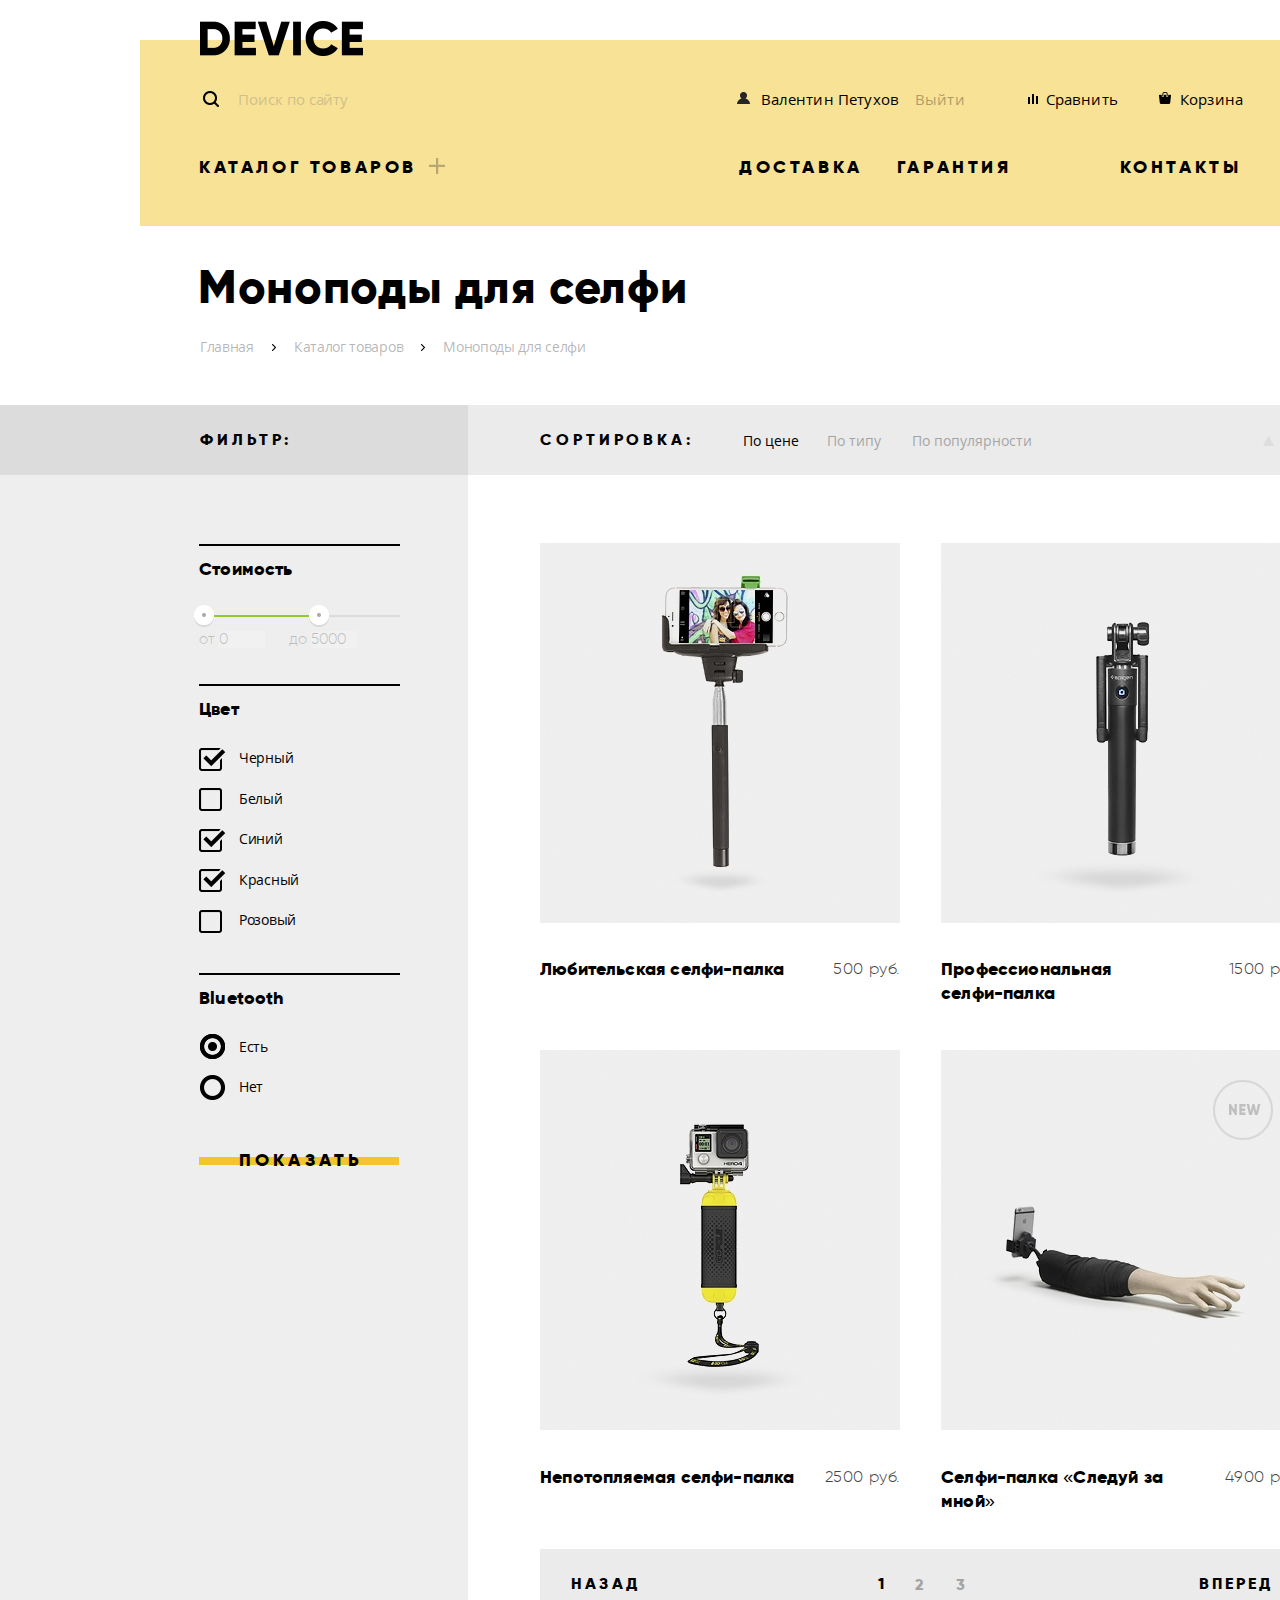
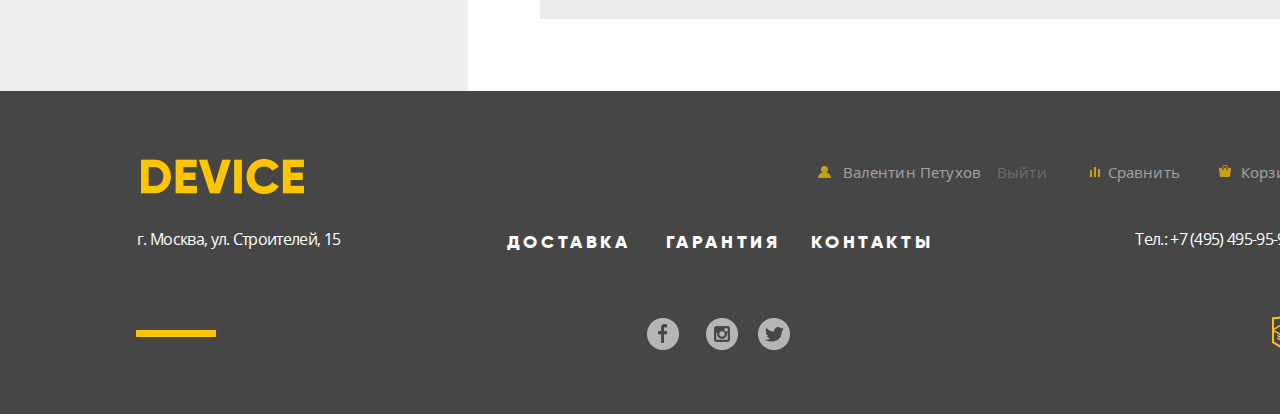
==== commit 8928d071: "final 1.3" ====
--- a/catalog.html
+++ b/catalog.html
@@ -175,7 +175,6 @@
                     </div>
                     <div class="in-basket">
                       <button>В корзину</button>
-                      <div class="in-basket-strip"></div>
                     </div>
                     <div class="to-compare">
                       <button>Добавить к сравнению</button>
@@ -192,7 +191,6 @@
                     </div>
                     <div class="in-basket">
                       <button>В корзину</button>
-                      <div class="in-basket-strip"></div>
                     </div>
                     <div class="to-compare">
                       <button>Добавить к сравнению</button>
@@ -209,7 +207,6 @@
                     </div>
                     <div class="in-basket">
                       <button>В корзину</button>
-                      <div class="in-basket-strip"></div>
                     </div>
                     <div class="to-compare">
                       <button>Добавить к сравнению</button>
@@ -226,7 +223,6 @@
                     </div>
                     <div class="in-basket">
                       <button>В корзину</button>
-                      <div class="in-basket-strip"></div>
                     </div>
                     <div class="to-compare">
                       <button>Добавить к сравнению</button>
@@ -288,25 +284,22 @@
           <a href="tel:+74954959595" aria-label="Вы можете позвонить нам по телефону">Тел.: +7 (495) 495-95-95</a>
         </div>
       </div>
-      <div class="footer3-div-catalog">
-        <ul>
-          <li>
-            <hr class="strip-footer-catalog">
-          </li>
-          <li class="socialnetwork facebook-div"><a href="">
-              <img src="img/facebook.svg" width="32" height="32" alt="Магазин в Фэйсбук"></a>
-          </li>
-          <li class="socialnetwork instagram-div"><a href="">
-              <img src="img/instagram.svg" width="32" height="32" alt="Магазин в Инстаграмм"></a>
-          </li>
-          <li class="socialnetwork tviter-div"><a href="">
-              <img src="img/tviter.svg" width="32" height="32" alt="Магазин в Твитер"></a>
-          </li>
-          <li class="socialnetwork htmlacademy-div">
-            <a href="https://htmlacademy.ru/intensive/htmlcss"><img src="img/logo-html.png" class="html-logo" width="27"
-                height="35" alt="Ссылка HTML академии"></a>
-          </li>
-        </ul>
+      <div class="footer3-div">
+        <div>
+          <hr class="strip-footer">
+        </div>
+        <div class="socialnetwork-div">
+          <a href="" class="socialnetwork facebook-div">
+            <img src="img/facebook.svg" width="32" height="32" alt="Магазин в Фэйсбук"></a>
+          <a href="" class="socialnetwork instagram-div">
+            <img src="img/instagram.svg" width="32" height="32" alt="Магазин в Инстаграмм"></a>
+          <a href="" class="socialnetwork tviter-div">
+            <img src="img/tviter.svg" width="32" height="32" alt="Магазин в Твитер"></a>
+        </div>
+        <div class="socialnetwork htmlacademy-div">
+          <a href="https://htmlacademy.ru/intensive/htmlcss"><img src="img/logo-html.png" class="html-logo" width="27"
+              height="35" alt="Ссылка HTML академии"></a>
+        </div>
       </div>
     </nav>
   </footer>
--- a/css/style.css
+++ b/css/style.css
@@ -83,9 +83,10 @@
 
 .wrap-1 {
   display: flex;
-  margin-top: 43px;
+  margin-top: 44px;
   align-items: baseline;
   justify-content: space-between;
+  min-height: 32px;
 }
 
 .wrap-1 ul {
@@ -106,7 +107,7 @@
 }
 
 .basket-header {
-  margin-right: 60px;
+  margin-right: 59px;
   padding-left: 25px;
   position: relative;
 }
@@ -116,8 +117,8 @@
   width: 12px;
   height: 12px;
   position: absolute;
-  top: 2px;
-  left: -20px;
+  top: 8px;
+  left: -21px;
   background-image: url(../img/cart.png);
   background-repeat: no-repeat;
   background-position: 0 0;
@@ -134,15 +135,15 @@
   width: 10px;
   height: 10px;
   position: absolute;
-  top: 4px;
-  left: -19px;
+  top: 10px;
+  left: -18px;
   background-image: url(../img/compare.png);
   background-repeat: no-repeat;
   background-position: 0 0;
 }
 
 .enter-header {
-  margin-right: 236px;
+  margin-right: 234px;
   padding-left: 25px;
   position: relative;
 }
@@ -152,7 +153,7 @@
   width: 13px;
   height: 12px;
   position: absolute;
-  top: 2px;
+  top: 8px;
   left: -26px;
   background-image: url(../img/user.png);
   background-repeat: no-repeat;
@@ -169,19 +170,19 @@
 }
 
 .search-div {
-  margin-left: 58px;
+  margin-left: 63px;
   width: 460px;
   vertical-align: middle
 }
 
 .search-div input[type="search"] {
-  width: 356px;
+  width: 355px;
 }
 
 .search-div input[type="submit"] {
   width: 85px;
   height: 49px;
-  border: 1px solid #000000;
+  border: 2px solid #000000;
   padding: 0px;
   background-color: transparent;
   vertical-align: bottom;
@@ -190,7 +191,7 @@
   font-weight: 300;
   letter-spacing: 0.15px;
   display: none;
-  top: -18px;
+  top: -17.5px;
   position: absolute;
   right: 12px;
 }
@@ -216,8 +217,12 @@
   border: none;
   background-color: transparent;
   position: relative;
-  padding-left: 25px;
+  padding-left: 35px;
   outline: none;
+}
+
+.search::placeholder {
+  margin-left: 20px;
 }
 
 .input-search::before {
@@ -225,8 +230,7 @@
   width: 16px;
   height: 16px;
   position: absolute;
-  top: 5px;
-  left: 5px;
+  top: 7px;
   background-image: url(../img/search.svg);
   background-repeat: no-repeat;
   background-position: 0 0;
@@ -242,7 +246,7 @@
 
 .search:focus {
   opacity: 1;
-  border-bottom: 1px solid #000000;
+  border-bottom: 2px solid #000000;
 }
 
 .input-search>.search:focus+.search-div-submit,
@@ -347,12 +351,12 @@
 
 .catalog-menu {
   display: flex;
-  margin-top: 41px;
+  margin-top: 38px;
 }
 
 .catalog-menu-catalog {
   display: flex;
-  margin-top: 40px;
+  margin-top: 39px;
 }
 
 .catalog-wrap-a:hover div.catalog-wrap {
@@ -437,8 +441,9 @@
   width: 90px;
   min-height: 12px;
   position: absolute;
-  top: 213px;
-  right: 128px;
+  top: 215px;
+  right: 71px;
+  z-index: 2;
 }
 
 .switch-slaider label {
@@ -446,17 +451,24 @@
   vertical-align: baseline;
   width: 12px;
   height: 12px;
-  background-image: url(/img/slider-button-empty.svg);
+  border: 1px solid #000;
+  border-radius: 50%;
+  cursor: pointer;
+}
+
+.promo-btn-1:checked~.switch-slaider>label[for="promo-btn-1"],
+.promo-btn-2:checked~.switch-slaider>label[for="promo-btn-2"],
+.promo-btn-3:checked~.switch-slaider>label[for="promo-btn-3"] {
+  box-shadow: inset 0 0 0 3px #fff, inset 0 0 0 4px #000;
 }
 
 .switch-slaider label:nth-child(1) {
-  background-image: url(/img/slider-button.svg);
   background-repeat: no-repeat;
-  margin-right: 15px;
+  margin-right: 16px;
 }
 
 .switch-slaider label:nth-child(2) {
-  margin-right: 15px;
+  margin-right: 17px;
 }
 
 .slaider,
@@ -503,7 +515,7 @@
 .slaider-img,
 .slaider-img2,
 .slaider-img3 {
-  width: 599px;
+  width: 600px;
 }
 
 .slaider-wrap {
@@ -607,7 +619,7 @@
 }
 
 .slaider-a-div {
-  margin-top: 51px;
+  margin-top: 52px;
   padding-left: 46px;
   padding-right: 43px;
   position: relative;
@@ -639,7 +651,7 @@
   top: 7px;
   z-index: -1;
   transition: 0.3s;
-  margin-left: -38px;
+  margin-left: -41px;
 }
 
 .slaider-a-div a:hover::before,
@@ -701,7 +713,7 @@
 .slaider-ul2-div {
   display: flex;
   flex-direction: row;
-  margin-top: 9px;
+  margin-top: 7px;
   padding: 0;
   margin-bottom: 112px;
 }
@@ -742,6 +754,12 @@
   margin-right: 0px;
 }
 
+.gadget-section {
+  margin-left: auto;
+  margin-right: auto;
+  width: 1162px;
+}
+
 .gadget {
   display: flex;
   position: relative;
@@ -749,7 +767,7 @@
   min-height: 422px;
   margin-left: auto;
   margin-right: auto;
-  width: 1160px;
+  width: 1200px;
   align-items: flex-start;
   margin-top: -8px;
 }
@@ -759,6 +777,7 @@
   flex-direction: row;
   padding: 0;
   margin: 0;
+  flex-wrap: wrap;
 }
 
 .gadget li {
@@ -769,7 +788,8 @@
   line-height: 24px;
   letter-spacing: 0.18px;
   margin-right: 40px;
-  min-width: 160px;
+  width: 160px;
+  margin-bottom: 104px;
 }
 
 .gadget img {
@@ -843,7 +863,7 @@
 }
 
 .common-div ul {
-  margin: -12px 0 0 144px;
+  margin: -12px 0 0 157px;
   padding: 0;
   z-index: 2;
 }
@@ -867,6 +887,11 @@
 
 .common-div li:nth-child(2) {
   margin-bottom: 43px;
+  margin-left: 5px;
+}
+
+.common-div li:nth-child(3) {
+  margin-left: 20px;
 }
 
 .strip-common {
@@ -879,7 +904,7 @@
   border: 0;
 }
 
-.common-div button {
+.common-div a {
   width: 160px;
   font-family: "Gilroy - Extra Bold", "Arial", sans-serif;
   font-size: 18px;
@@ -891,9 +916,11 @@
   padding: 0;
   border: none;
   cursor: pointer;
-}
-
-.common-div-content {
+  position: relative;
+}
+
+.common-div a::before {
+  content: "";
   position: absolute;
   width: 160px;
   height: 8px;
@@ -902,33 +929,50 @@
   z-index: -1;
   outline: none;
   transition: 0.3s;
-}
-
-.common-div button:hover+.common-div-content {
+  margin-left: -37px;
+}
+
+.common-div a:hover::before {
   height: 40px;
   top: -8px;
 }
 
-.common-div button:active+.common-div-content {
+.common-div a:active::before {
+  width: 281px;
+  height: 40px;
+  background-color: #000000;
+  top: -8px;
+  outline: none;
+}
+
+.common-div a:active {
+  color: #f7e184;
+  outline: none;
+  border: none;
+}
+
+.common-div .focus::before {
+  content: "";
+  position: absolute;
   width: 278px;
   height: 40px;
   background-color: #000000;
   top: -8px;
   outline: none;
-}
-
-.common-div button:active {
-  color: #f7e184;
+  margin-left: -16px;
+}
+
+.common-div .common-div-guarantee::before {
+  content: "";
+  position: absolute;
+  width: 160px;
+  height: 8px;
+  background-color: #f0c52e;
+  top: 7px;
+  z-index: -1;
   outline: none;
-  border: none;
-}
-
-.common-div-content.focus {
-  width: 278px;
-  height: 40px;
-  background-color: #000000;
-  top: -8px;
-  outline: none;
+  transition: 0.3s;
+  margin-left: -24px;
 }
 
 .focus {
@@ -941,7 +985,7 @@
   display: flex;
   flex-direction: column;
   align-items: flex-start;
-  padding-left: 121px;
+  padding-left: 118px;
   min-width: 1016px;
 }
 
@@ -965,7 +1009,7 @@
   font-weight: 400;
   line-height: 48px;
   letter-spacing: 1.21px;
-  margin: -28px 0 0 0;
+  margin: -27px 0 0 0;
 }
 
 .details-text1 p {
@@ -1005,9 +1049,9 @@
 }
 
 .details-text1 img {
-  margin-left: 118px;
-  position: absolute;
-  top: -16px;
+  margin-left: 119px;
+  position: absolute;
+  top: -15px;
 }
 
 .details-text2 img {
@@ -1035,6 +1079,7 @@
   display: flex;
   margin: 0 auto;
   padding: 0;
+  flex-wrap: wrap;
 }
 
 .manufacturers-div li {
@@ -1087,7 +1132,7 @@
 .about1-div {
   position: relative;
   width: 462px;
-  margin-right: 137px;
+  margin-right: 139px;
 }
 
 .about2-div {
@@ -1118,7 +1163,7 @@
   font-weight: 300;
   line-height: 30px;
   margin: 43px 0 0 -2px;
-  letter-spacing: -0.17px;
+  letter-spacing: -0.2px;
 }
 
 .p2-about {
@@ -1130,6 +1175,7 @@
   margin: 30px 0 0 -2px;
   letter-spacing: -0.47px;
   height: 59px;
+  white-space: nowrap;
 }
 
 .about li {
@@ -1149,13 +1195,13 @@
   position: absolute;
   top: 16px;
   left: -9px;
-  background-image: url(../img/slider-button.svg);
+  background-image: url(../img/button-ul.png);
   background-repeat: no-repeat;
   background-position: 0 0;
 }
 
 .about ul {
-  margin: 66px 0 0 -30px;
+  margin: 67px 0 0 -30px;
 }
 
 .about a {
@@ -1169,7 +1215,7 @@
 
 .map {
   margin-top: 38px;
-  margin-bottom: 8px;
+  margin-bottom: 9px;
 }
 
 .about1-div a {
@@ -1198,7 +1244,7 @@
 .about2-div div {
   position: relative;
   margin-bottom: 20px;
-  margin-top: 66px;
+  margin-top: 63px;
 }
 
 .modal-open::before {
@@ -1207,7 +1253,7 @@
   width: 260px;
   height: 8px;
   background-color: #f0c52e;
-  top: 5px;
+  top: 7px;
   z-index: -1;
   transition: 0.3s;
   left: -41px;
@@ -1259,7 +1305,7 @@
 
 .footer1-div {
   display: flex;
-  margin-top: 53px;
+  margin-top: 54px;
   align-items: center;
   width: 100%;
   justify-content: flex-start;
@@ -1300,7 +1346,7 @@
 }
 
 .footer1-div li:nth-child(3) {
-  margin-right: 138px;
+  margin-right: 137px;
   position: relative;
 }
 
@@ -1362,7 +1408,7 @@
 .footer2-div ul {
   display: flex;
   flex-wrap: wrap;
-  margin: 6px 0 0 -2px;
+  margin: 8px 0 0 -2px;
   width: 594px;
   justify-content: flex-end;
 }
@@ -1404,8 +1450,9 @@
   flex-direction: row;
   margin: 62px 0 0 0;
   padding: 0;
-  justify-content: flex-start;
+  justify-content: space-between;
   align-items: center;
+  min-width: 1160px;
 }
 
 .strip-footer {
@@ -1413,7 +1460,7 @@
   height: 7px;
   background-color: #ffc600;
   border: 0;
-  margin: 0 0 0 140px;
+  margin: -4px 0 0 136px;
 }
 
 .footer3-div ul {
@@ -1426,8 +1473,8 @@
   align-items: center;
 }
 
-.socialnetwork.facebook-div {
-  margin-left: 428px;
+.socialnetwork-div {
+  margin-right: 52px;
 }
 
 .socialnetwork.instagram-div {
@@ -1435,11 +1482,11 @@
 }
 
 .socialnetwork.tviter-div {
-  margin-left: 22px;
+  margin-left: 16px;
 }
 
 .socialnetwork.htmlacademy-div {
-  margin-left: 483px;
+  margin-right: 141px;
 }
 
 .adress a {
@@ -1796,11 +1843,11 @@
 }
 
 .act.catalog-ul li:nth-child(1) {
-  margin-right: -2px;
+  margin-right: -3px;
 }
 
 .act.catalog-ul li:nth-child(2) {
-  margin-right: 27px;
+  margin-right: 24px;
 }
 
 .act.catalog-ul li:nth-child(3) {
@@ -1822,7 +1869,7 @@
   width: 13px;
   height: 12px;
   position: absolute;
-  top: 2px;
+  top: 8px;
   left: -24px;
   background-image: url(../img/user.png);
   background-repeat: no-repeat;
@@ -2029,7 +2076,6 @@
   user-select: none;
 }
 
-
 .filter-input-checkbox+label::before {
   content: "";
   position: absolute;
@@ -2117,7 +2163,7 @@
   font-weight: 400;
   line-height: 24px;
   letter-spacing: 0.18px;
-  margin-top: 13px;
+  margin-top: 11px;
   margin-bottom: 17px;
 }
 
@@ -2140,7 +2186,6 @@
 
 .wrap-button {
   position: relative;
-  margin-top: 32px;
 }
 
 .color button::before {
@@ -2280,6 +2325,8 @@
   background-color: transparent;
   padding: 0;
   white-space: nowrap;
+  display: inline-block;
+  vertical-align: middle;
 }
 
 .sort a:hover,
@@ -2327,13 +2374,26 @@
   margin-left: 231px;
 }
 
+.sort .a-opacity::before {
+  opacity: 0.2;
+}
+
+.sort .a-opacity:hover::before,
+.a-opacity-two.selected:hover::before {
+  opacity: 0.4;
+}
+
+.sort .a-opacity:active::before,
+.a-opacity-two.selected:active::before {
+  opacity: 1;
+}
+
 .a-opacity:before {
   content: "";
   background-image: url(../img/catalog/icon-up-dir.svg);
   background-repeat: no-repeat;
   width: 11px;
   height: 10px;
-  opacity: 0.2;
   position: absolute;
   top: -5px;
 }
@@ -2353,7 +2413,8 @@
   width: 11px;
   height: 10px;
   position: absolute;
-  top: -5px;
+  top: -4px;
+  left: 12px;
 }
 
 .a-opacity:active::before,
@@ -2481,7 +2542,8 @@
   z-index: 2;
 }
 
-.in-basket-strip {
+.in-basket button::before {
+  content: "";
   position: absolute;
   width: 200px;
   height: 8px;
@@ -2489,10 +2551,11 @@
   left: -36px;
   top: 8px;
   transition: 0.3s;
-}
-
-.in-basket button:hover+.in-basket-strip,
-.in-basket button:hover+.in-basket-strip {
+  z-index: -1;
+}
+
+.in-basket button:hover::before,
+.in-basket button:focus::before {
   height: 40px;
   top: -10px;
 }
@@ -2594,7 +2657,7 @@
   outline: none;
   cursor: pointer;
   text-align: center;
-  padding-top: 22px;
+  padding-top: 23px;
 }
 
 .pages li:nth-child(1) a:hover,
@@ -2627,22 +2690,22 @@
 }
 
 .pages li:nth-child(2) {
-  margin-left: 201px;
+  margin-left: 207px;
   margin-top: 23px;
 }
 
 .pages li:nth-child(3) {
-  margin-left: 15px;
-  margin-top: 23px;
+  margin-left: 28px;
+  margin-top: 24px;
 }
 
 .pages li:nth-child(4) {
-  margin-left: 16px;
-  margin-top: 23px;
+  margin-left: 29px;
+  margin-top: 24px;
 }
 
 .pages li:nth-child(5) {
-  margin-left: 232px;
+  margin-left: 202px;
 }
 
 .disable {
@@ -2668,7 +2731,7 @@
 }
 
 .footer1-div-catalog img {
-  margin-left: 156px;
+  margin-left: 159px;
 }
 
 .footer1-div-catalog li {
@@ -2693,7 +2756,7 @@
   height: 12px;
   position: absolute;
   top: 11px;
-  left: 4px;
+  left: 3px;
   background-image: url(../img/cart_n.png);
   background-repeat: no-repeat;
   background-position: 0 0;
@@ -2723,7 +2786,7 @@
 }
 
 .footer1-div-catalog li:nth-child(1) {
-  margin-right: 15px;
+  margin-right: 16px;
   padding-left: 22px;
   position: relative;
 }
@@ -2734,7 +2797,7 @@
   height: 12px;
   position: absolute;
   top: 12px;
-  left: -1px;
+  left: -3px;
   background-image: url(../img/user_n.png);
   background-repeat: no-repeat;
   background-position: 0 0;
@@ -2793,7 +2856,7 @@
 }
 
 .footer2-div-catalog li:nth-child(3) {
-  margin-right: 3px;
+  margin-right: 1px;
 }
 
 .phone-div-catalog {
